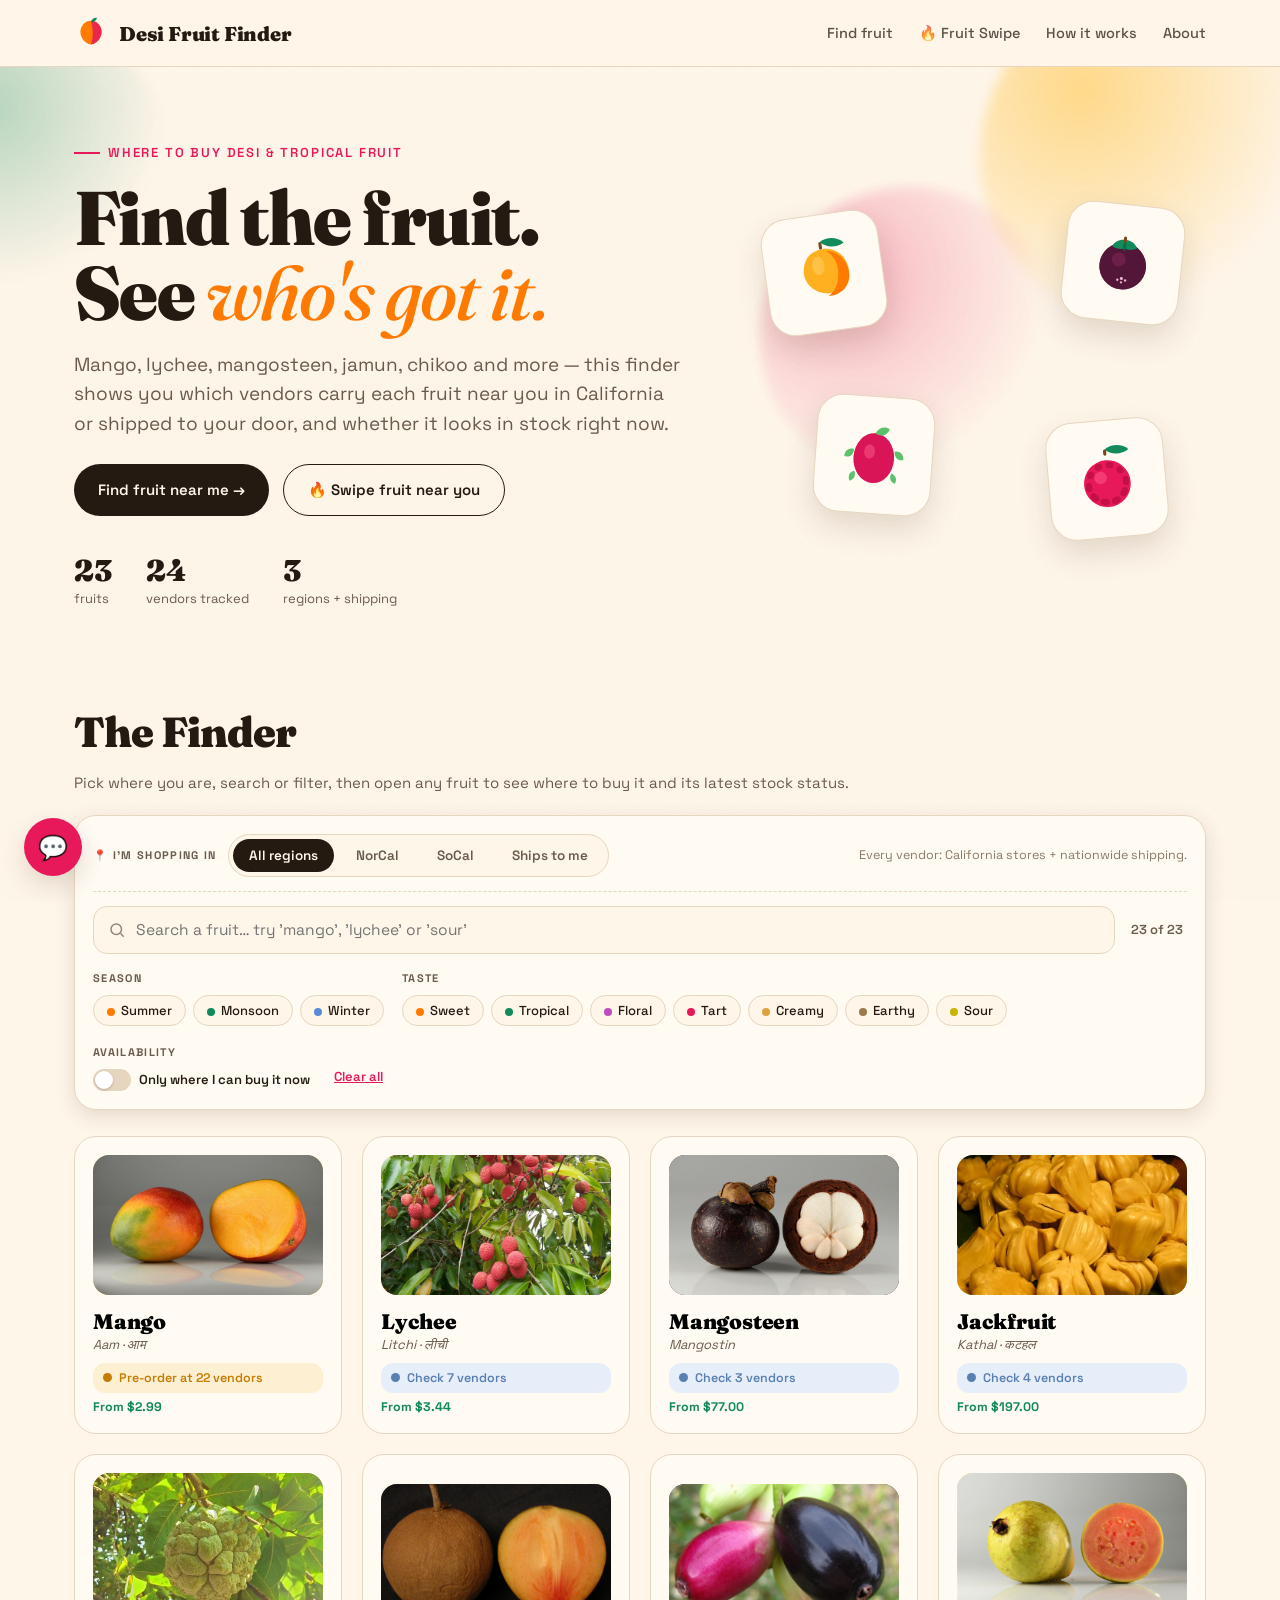
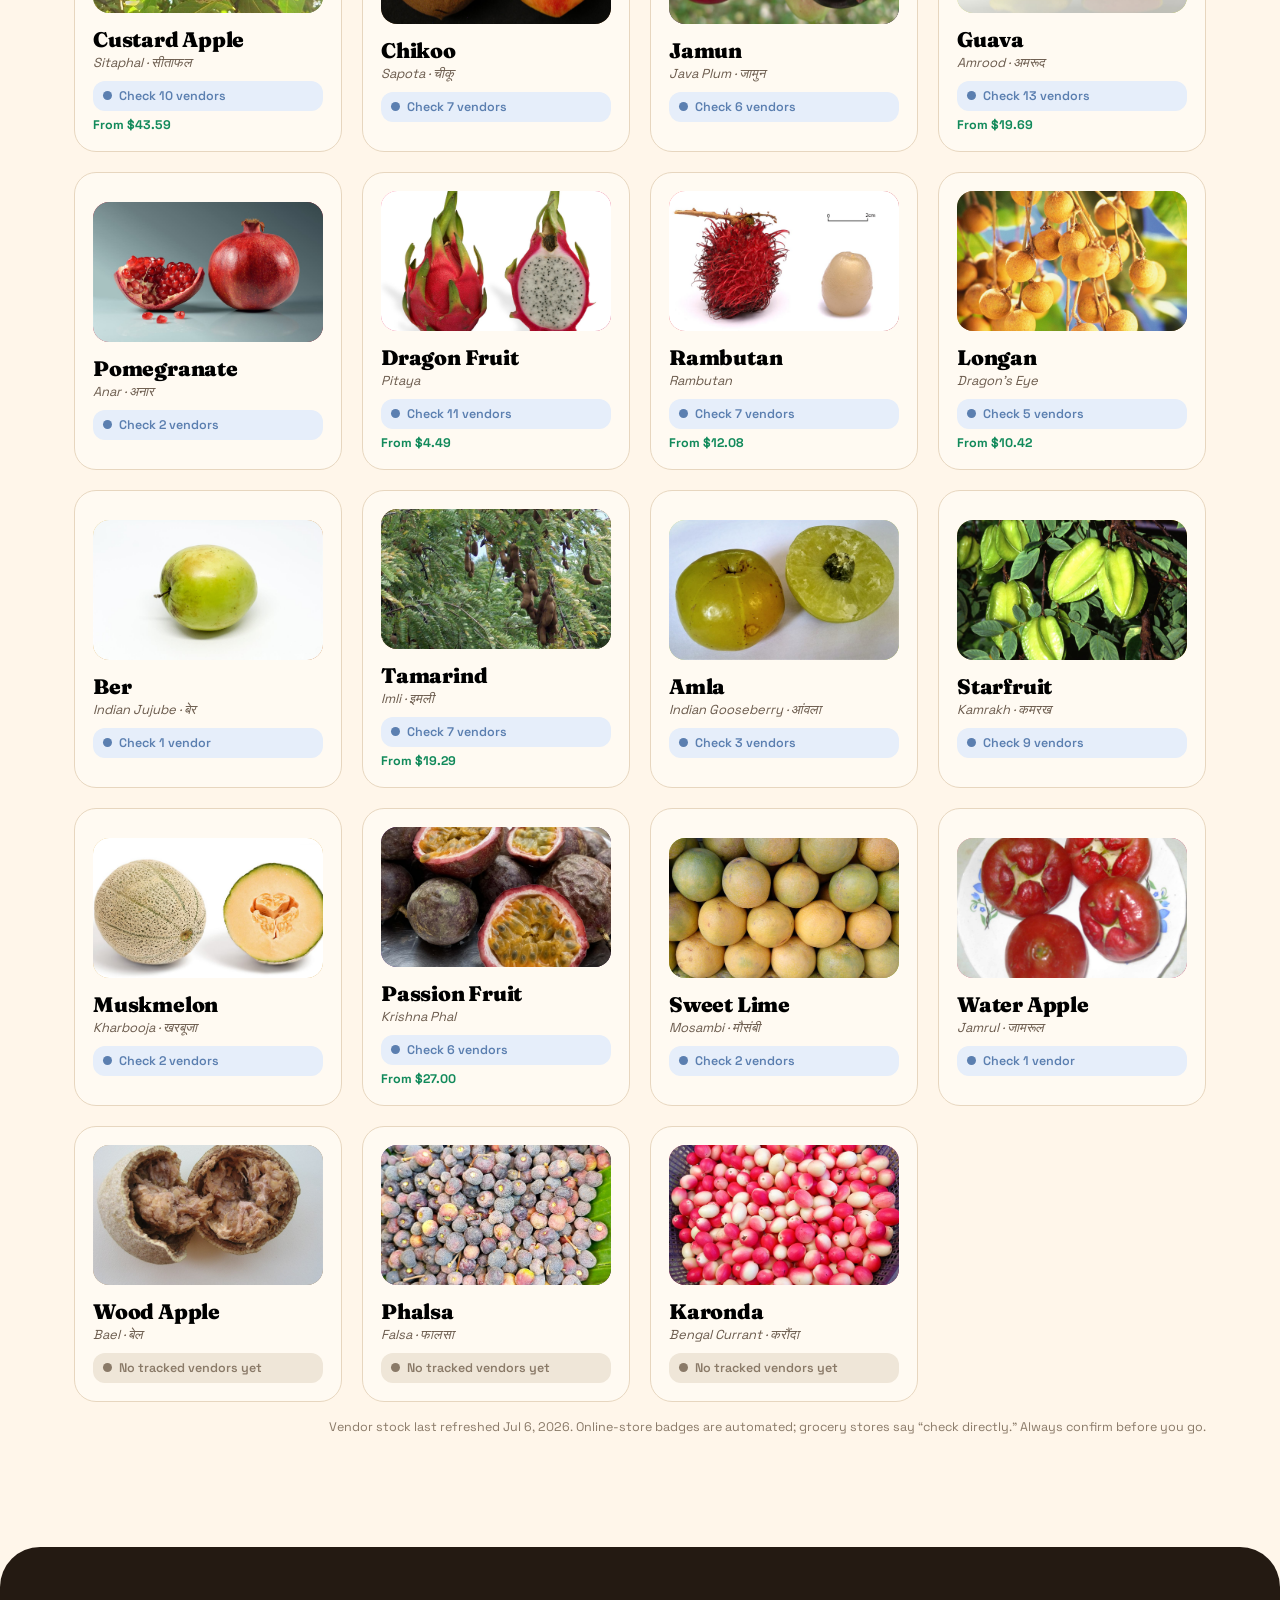
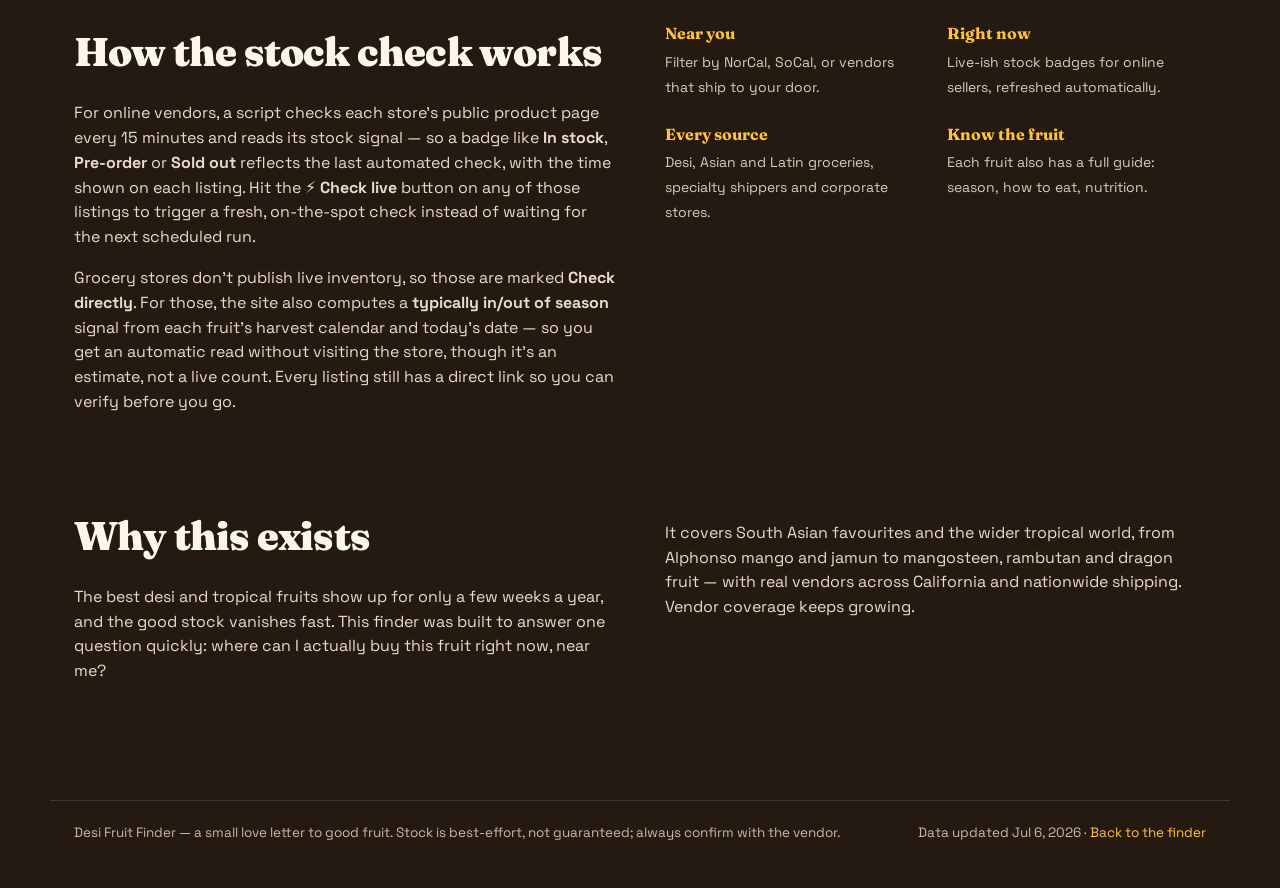
==== index.html @ 40830ee3 "Fix swipe card interaction, stop price from being erased, add contact chatbox - Fix swipe cards bein" ====
<!DOCTYPE html>
<html lang="en">
<head>
<meta charset="UTF-8" />
<meta name="viewport" content="width=device-width, initial-scale=1.0" />
<title>Desi Fruit Finder — Where to buy desi & tropical fruit near you</title>
<meta name="description" content="Find where to buy South Asian & tropical fruit — mango, lychee, mangosteen, jamun, chikoo and more — near you in California or shipped to your door, and see whether it's in stock right now." />
<link rel="preconnect" href="https://fonts.googleapis.com">
<link rel="preconnect" href="https://fonts.gstatic.com" crossorigin>
<link href="https://fonts.googleapis.com/css2?family=Fraunces:ital,opsz,wght@0,9..144,400;0,9..144,600;0,9..144,900;1,9..144,500&family=Space+Grotesk:wght@400;500;600;700&display=swap" rel="stylesheet">
<style>
  :root{
    --paper:#fff6ea; --paper-2:#ffefdc; --ink:#241a12; --ink-soft:#6b5b4d;
    --mango:#ff7a00; --guava:#e8195b; --leaf:#128a5b; --plum:#5b1a8c; --sun:#ffc23c;
    --line:#e7d6bf; --card:#fffaf2; --shadow:rgba(58,34,10,.14);
    --in:#0f8a4c; --in-bg:#e3f5ea; --pre:#c67c00; --pre-bg:#fdefd2; --out:#d23b3b; --out-bg:#fbe4e4;
    --neutral:#5b7fb0; --neutral-bg:#e6eefa; --muted:#8a7a68; --muted-bg:#efe6d8;
    --maxw:1180px;
  }
  *{box-sizing:border-box}
  html{scroll-behavior:smooth}
  body{margin:0;font-family:"Space Grotesk",system-ui,sans-serif;color:var(--ink);background:var(--paper);line-height:1.55;-webkit-font-smoothing:antialiased;overflow-x:hidden}
  body::before{content:"";position:fixed;inset:0;z-index:0;pointer-events:none;opacity:.5;background-image:url("data:image/svg+xml,%3Csvg xmlns='http://www.w3.org/2000/svg' width='120' height='120'%3E%3Cfilter id='n'%3E%3CfeTurbulence type='fractalNoise' baseFrequency='0.9' numOctaves='2' stitchTiles='stitch'/%3E%3CfeColorMatrix type='saturate' values='0'/%3E%3C/filter%3E%3Crect width='100%25' height='100%25' filter='url(%23n)' opacity='0.06'/%3E%3C/svg%3E")}
  .wrap{max-width:var(--maxw);margin:0 auto;padding:0 24px;position:relative;z-index:1}
  a{color:inherit}
  button{font-family:inherit;cursor:pointer}

  header.top{position:sticky;top:0;z-index:40;background:rgba(255,246,234,.82);backdrop-filter:blur(10px);border-bottom:1px solid var(--line)}
  .top-inner{display:flex;align-items:center;justify-content:space-between;height:66px}
  .brand{display:flex;align-items:center;gap:11px;font-family:"Fraunces",serif;font-weight:900;font-size:20px;letter-spacing:-.01em}
  .brand .mark{width:34px;height:34px;flex:none}
  .top nav{display:flex;gap:26px;font-weight:500;font-size:14.5px}
  .top nav a{text-decoration:none;opacity:.75;transition:opacity .2s}
  .top nav a:hover{opacity:1}
  @media(max-width:720px){.top nav{display:none}}

  .hero{position:relative;padding:70px 0 34px;overflow:hidden}
  .hero .blob{position:absolute;border-radius:50%;filter:blur(6px);z-index:0}
  .b1{width:340px;height:340px;background:radial-gradient(circle at 30% 30%,var(--sun),transparent 70%);top:-80px;right:-40px;opacity:.55}
  .b2{width:300px;height:300px;background:radial-gradient(circle at 30% 30%,var(--guava),transparent 68%);top:120px;right:220px;opacity:.28}
  .b3{width:260px;height:260px;background:radial-gradient(circle at 30% 30%,var(--leaf),transparent 70%);top:-40px;left:-90px;opacity:.3}
  .hero-grid{display:grid;grid-template-columns:1.25fr .9fr;gap:30px;align-items:center;position:relative;z-index:1}
  @media(max-width:860px){.hero-grid{grid-template-columns:1fr}}
  .eyebrow{display:inline-flex;align-items:center;gap:8px;font-weight:600;font-size:13px;letter-spacing:.14em;text-transform:uppercase;color:var(--guava);margin-bottom:18px}
  .eyebrow::before{content:"";width:26px;height:2px;background:var(--guava);display:inline-block}
  h1.display{font-family:"Fraunces",serif;font-weight:900;font-size:clamp(40px,6.4vw,76px);line-height:.98;letter-spacing:-.02em;margin:0 0 20px}
  h1.display em{font-style:italic;font-weight:500;color:var(--mango)}
  .lead{font-size:clamp(16px,2vw,19px);color:var(--ink-soft);max-width:32em;margin:0 0 26px}
  .hero-cta{display:flex;gap:14px;flex-wrap:wrap}
  .btn{border:none;border-radius:100px;padding:14px 24px;font-weight:600;font-size:15px;text-decoration:none;display:inline-flex;align-items:center;gap:9px;transition:transform .15s,box-shadow .2s}
  .btn-primary{background:var(--ink);color:var(--paper)}
  .btn-primary:hover{transform:translateY(-2px);box-shadow:0 10px 24px var(--shadow)}
  .btn-ghost{background:transparent;color:var(--ink);border:1.5px solid var(--ink)}
  .btn-ghost:hover{background:var(--ink);color:var(--paper)}
  .hero-art{position:relative;height:340px}
  .hero-art .fchip{position:absolute;width:118px;height:118px;background:var(--card);border:1px solid var(--line);border-radius:26px;box-shadow:0 14px 30px var(--shadow);display:flex;align-items:center;justify-content:center;animation:float 6s ease-in-out infinite}
  .hero-art .fchip svg{width:78px;height:78px}
  .hero-art .h-a{top:10px;left:20px;transform:rotate(-8deg)}
  .hero-art .h-b{top:0;right:24px;animation-delay:1.2s;transform:rotate(6deg)}
  .hero-art .h-c{bottom:30px;left:70px;animation-delay:.6s;transform:rotate(4deg);z-index:2}
  .hero-art .h-d{bottom:6px;right:40px;animation-delay:1.8s;transform:rotate(-5deg)}
  @keyframes float{0%,100%{translate:0 0}50%{translate:0 -12px}}
  @media(max-width:860px){.hero-art{display:none}}
  .stat-strip{display:flex;gap:34px;margin-top:40px;flex-wrap:wrap;position:relative;z-index:1}
  .stat b{font-family:"Fraunces",serif;font-size:30px;font-weight:900;display:block;line-height:1}
  .stat span{font-size:13px;color:var(--ink-soft)}

  .finder{padding:22px 0 90px}
  .section-head{margin:34px 0 20px}
  .section-head h2{font-family:"Fraunces",serif;font-weight:900;font-size:clamp(28px,4vw,42px);margin:0;letter-spacing:-.02em}
  .section-head p{margin:6px 0 0;color:var(--ink-soft);font-size:15px}

  .controls{background:var(--card);border:1px solid var(--line);border-radius:22px;padding:18px;box-shadow:0 6px 20px var(--shadow);position:sticky;top:82px;z-index:20}
  .region-row{display:flex;align-items:center;gap:12px;flex-wrap:wrap;margin-bottom:14px;padding-bottom:14px;border-bottom:1px dashed var(--line)}
  .region-label{font-size:11px;font-weight:700;letter-spacing:.12em;text-transform:uppercase;color:var(--ink-soft);display:flex;align-items:center;gap:6px}
  .region-toggle{display:flex;gap:6px;background:var(--paper);border:1px solid var(--line);border-radius:100px;padding:4px}
  .region-toggle button{border:none;background:transparent;border-radius:100px;padding:8px 16px;font-size:13.5px;font-weight:600;color:var(--ink-soft);transition:all .15s;white-space:nowrap}
  .region-toggle button.on{background:var(--ink);color:var(--paper)}
  .region-note{font-size:12.5px;color:var(--muted);margin-left:auto}
  .search-row{display:flex;gap:12px;align-items:center}
  .search-box{flex:1;display:flex;align-items:center;gap:10px;background:var(--paper);border:1.5px solid var(--line);border-radius:14px;padding:0 14px}
  .search-box:focus-within{border-color:var(--mango)}
  .search-box svg{width:18px;height:18px;opacity:.5;flex:none}
  .search-box input{flex:1;border:none;background:transparent;padding:13px 0;font-size:15.5px;font-family:inherit;color:var(--ink);outline:none}
  .count-pill{font-size:13px;font-weight:600;color:var(--ink-soft);white-space:nowrap;padding:0 4px}
  .filter-groups{display:flex;flex-wrap:wrap;gap:18px;margin-top:16px;align-items:flex-end}
  .fg{display:flex;flex-direction:column;gap:8px}
  .fg .lab{font-size:11px;font-weight:700;letter-spacing:.12em;text-transform:uppercase;color:var(--ink-soft)}
  .chips{display:flex;flex-wrap:wrap;gap:7px}
  .chip{border:1.5px solid var(--line);background:var(--paper);border-radius:100px;padding:6px 13px;font-size:13px;font-weight:500;color:var(--ink);transition:all .15s}
  .chip:hover{border-color:var(--ink)}
  .chip.on{background:var(--ink);color:var(--paper);border-color:var(--ink)}
  .chip .dot{display:inline-block;width:8px;height:8px;border-radius:50%;margin-right:6px;vertical-align:middle}
  .toggle-avail{display:flex;align-items:center;gap:8px;font-size:13px;font-weight:600;color:var(--ink);cursor:pointer;user-select:none}
  .toggle-avail input{display:none}
  .toggle-avail .sw{width:38px;height:22px;border-radius:100px;background:var(--line);position:relative;transition:background .2s}
  .toggle-avail .sw::after{content:"";position:absolute;top:2px;left:2px;width:18px;height:18px;border-radius:50%;background:#fff;transition:transform .2s;box-shadow:0 1px 3px rgba(0,0,0,.2)}
  .toggle-avail input:checked + .sw{background:var(--leaf)}
  .toggle-avail input:checked + .sw::after{transform:translateX(16px)}
  .reset{background:transparent;border:none;color:var(--guava);font-weight:600;font-size:13px;text-decoration:underline;padding:6px}

  .grid{display:grid;grid-template-columns:repeat(auto-fill,minmax(230px,1fr));gap:20px;margin-top:26px}
  .card{background:var(--card);border:1px solid var(--line);border-radius:22px;padding:18px;cursor:pointer;position:relative;overflow:hidden;transition:transform .18s,box-shadow .2s,border-color .2s;text-align:left}
  .card:hover{transform:translateY(-5px);box-shadow:0 18px 34px var(--shadow);border-color:transparent}
  .card .art{height:140px;border-radius:16px;display:flex;align-items:center;justify-content:center;margin-bottom:13px;position:relative;overflow:hidden}
  .card .art svg{width:112px;height:112px;position:relative;z-index:1;transition:transform .25s}
  .card:hover .art svg{transform:scale(1.07) rotate(-3deg)}
  .card .art img{position:absolute;inset:0;width:100%;height:100%;object-fit:cover;transition:transform .3s;z-index:2}
  .card:hover .art img{transform:scale(1.06)}
  .card .art .art-fallback{position:relative;z-index:1}
  .card .season-tag{position:absolute;top:10px;right:10px;z-index:2;font-size:10.5px;font-weight:700;letter-spacing:.06em;text-transform:uppercase;background:rgba(255,255,255,.85);padding:4px 9px;border-radius:100px;color:var(--ink)}
  .card h3{font-family:"Fraunces",serif;font-weight:900;font-size:21px;margin:0 0 2px;letter-spacing:-.01em}
  .card .local{font-size:13px;color:var(--ink-soft);font-style:italic;margin-bottom:10px}
  .avail{display:flex;align-items:center;gap:7px;font-size:12.5px;font-weight:600;padding:7px 10px;border-radius:12px;margin-top:2px}
  .avail .adot{width:9px;height:9px;border-radius:50%;flex:none}
  .avail.in{background:var(--in-bg);color:var(--in)} .avail.in .adot{background:var(--in)}
  .avail.pre{background:var(--pre-bg);color:var(--pre)} .avail.pre .adot{background:var(--pre)}
  .avail.out{background:var(--out-bg);color:var(--out)} .avail.out .adot{background:var(--out)}
  .avail.check{background:var(--neutral-bg);color:var(--neutral)} .avail.check .adot{background:var(--neutral)}
  .avail.none{background:var(--muted-bg);color:var(--muted)} .avail.none .adot{background:var(--muted)}
  .card-price{font-size:12.5px;font-weight:700;color:var(--leaf);margin-top:6px}
  .no-results{grid-column:1/-1;text-align:center;padding:60px 20px;color:var(--ink-soft)}
  .no-results b{font-family:"Fraunces",serif;font-size:22px;color:var(--ink);display:block;margin-bottom:6px}
  .data-note{font-size:12.5px;color:var(--muted);margin-top:16px;text-align:right}

  .modal-scrim{position:fixed;inset:0;z-index:60;background:rgba(36,26,18,.5);backdrop-filter:blur(4px);display:none;align-items:flex-start;justify-content:center;padding:40px 20px;overflow-y:auto}
  .modal-scrim.open{display:flex}
  .modal{background:var(--paper);border-radius:26px;max-width:780px;width:100%;box-shadow:0 30px 80px rgba(36,26,18,.4);position:relative;animation:pop .3s cubic-bezier(.2,.8,.2,1);overflow:hidden}
  @keyframes pop{from{opacity:0;transform:translateY(18px) scale(.98)}to{opacity:1;transform:none}}
  .modal .m-hero{padding:38px 40px 26px;display:flex;gap:26px;align-items:center;position:relative}
  .modal .m-art{width:140px;height:140px;flex:none;border-radius:22px;display:flex;align-items:center;justify-content:center;position:relative;overflow:hidden}
  .modal .m-art svg{width:110px;height:110px}
  .modal .m-art img{position:absolute;inset:0;width:100%;height:100%;object-fit:cover;z-index:2}
  .modal .m-art .art-fallback{position:relative;z-index:1}
  .modal .m-title h2{font-family:"Fraunces",serif;font-weight:900;font-size:clamp(30px,5vw,42px);margin:0;line-height:1;letter-spacing:-.02em}
  .modal .m-title .m-local{font-style:italic;color:var(--ink-soft);font-size:16px;margin:6px 0 12px}
  .modal .m-title .tastes{display:flex;flex-wrap:wrap;gap:6px}
  .taste-tag{font-size:11px;font-weight:600;padding:3px 9px;border-radius:100px;background:var(--paper-2);color:var(--ink-soft)}
  .close-x{position:absolute;top:18px;right:18px;width:40px;height:40px;border-radius:50%;border:none;background:rgba(36,26,18,.08);font-size:20px;display:flex;align-items:center;justify-content:center;color:var(--ink);z-index:3}
  .close-x:hover{background:rgba(36,26,18,.16)}
  .m-body{padding:6px 40px 40px}
  .buy-head{display:flex;align-items:baseline;justify-content:space-between;gap:10px;margin:6px 0 14px;flex-wrap:wrap}
  .buy-head h4{font-family:"Fraunces",serif;font-weight:900;font-size:20px;margin:0}
  .buy-head .ctx{font-size:12.5px;color:var(--muted)}
  .vendor-list{display:flex;flex-direction:column;gap:12px}
  .vendor{border:1px solid var(--line);border-radius:16px;padding:15px 16px;background:var(--card)}
  .vendor-top{display:flex;align-items:center;justify-content:space-between;gap:12px}
  .vendor-name{font-weight:700;font-size:15.5px}
  .vendor-loc{font-size:13px;color:var(--ink-soft);margin:5px 0 0}
  .vendor-note{font-size:12.5px;color:var(--muted);margin:6px 0 0}
  .vendor-foot{display:flex;align-items:center;justify-content:space-between;gap:12px;margin-top:11px;flex-wrap:wrap}
  .checked{font-size:11.5px;color:var(--muted)}
  .status-badge{font-size:11.5px;font-weight:700;padding:5px 11px;border-radius:100px;white-space:nowrap;display:inline-flex;align-items:center;gap:6px}
  .status-badge .sd{width:8px;height:8px;border-radius:50%}
  .sb-in{background:var(--in-bg);color:var(--in)} .sb-in .sd{background:var(--in)}
  .sb-pre{background:var(--pre-bg);color:var(--pre)} .sb-pre .sd{background:var(--pre)}
  .sb-out{background:var(--out-bg);color:var(--out)} .sb-out .sd{background:var(--out)}
  .sb-check{background:var(--neutral-bg);color:var(--neutral)} .sb-check .sd{background:var(--neutral)}
  .sb-ended{background:var(--muted-bg);color:var(--muted)} .sb-ended .sd{background:var(--muted)}
  .visit{font-size:13px;font-weight:700;color:var(--ink);text-decoration:none;border:1.5px solid var(--ink);border-radius:100px;padding:7px 14px;transition:all .15s;white-space:nowrap}
  .visit:hover{background:var(--ink);color:var(--paper)}
  .vendor-contact{font-size:12.5px;color:var(--ink-soft);margin-top:6px}
  .vendor-varieties{margin-top:8px;font-size:12.5px}
  .vv-label{color:var(--muted);margin-right:6px}
  .vv-tag{display:inline-block;background:var(--paper-2);border-radius:100px;padding:3px 10px;font-size:12px;font-weight:600;margin:2px 3px 2px 0}
  .vendor-price{margin-top:8px;font-size:13.5px;font-weight:700;color:var(--leaf)}
  .season-signal{font-size:11.5px;font-weight:600;margin-top:8px;padding:5px 10px;border-radius:10px;display:inline-flex;align-items:center;gap:6px}
  .season-signal.yes{background:var(--in-bg);color:var(--in)}
  .season-signal.no{background:var(--muted-bg);color:var(--muted)}
  .check-live-btn{font-size:12px;font-weight:700;color:var(--leaf);background:var(--in-bg);border:none;border-radius:100px;padding:6px 13px;transition:opacity .15s}
  .check-live-btn:hover{opacity:.8}
  .check-live-btn:disabled{opacity:.6;cursor:default}
  .check-live-msg{font-size:12px;color:var(--muted);margin-top:6px}
  .request-btn{font-size:12px;font-weight:700;color:var(--plum);background:#f1e6fa;border:none;border-radius:100px;padding:6px 13px;transition:opacity .15s}
  .request-btn:hover{opacity:.8}
  .request-form{margin-top:12px;padding:14px;border:1px dashed var(--line);border-radius:14px;background:var(--paper)}
  .request-form p.hint{margin:0 0 10px;font-size:12.5px;color:var(--ink-soft)}
  .request-form .rf-row{display:flex;gap:8px;margin-bottom:8px;flex-wrap:wrap}
  .request-form input,.request-form textarea{flex:1;min-width:140px;border:1.5px solid var(--line);border-radius:10px;padding:8px 10px;font-family:inherit;font-size:13px;color:var(--ink);background:var(--card)}
  .request-form textarea{width:100%;min-height:50px;resize:vertical}
  .request-form .rf-actions{display:flex;gap:8px;align-items:center;flex-wrap:wrap;margin-top:4px}
  .request-copy-btn{background:var(--ink);color:var(--paper);border:none;border-radius:100px;padding:8px 16px;font-size:13px;font-weight:600}
  .request-copy-btn:hover{opacity:.88}
  .request-result{font-size:12.5px;color:var(--ink-soft);margin-top:8px;display:none}
  .request-result.show{display:block}
  .request-result textarea{width:100%;min-height:110px;margin-top:6px;border:1.5px solid var(--line);border-radius:10px;padding:10px;font-size:12.5px;font-family:inherit;background:var(--card);color:var(--ink)}
  .request-copied-note{color:var(--in);font-weight:700}
  .no-vendors{border:1px dashed var(--line);border-radius:16px;padding:18px;text-align:center;color:var(--ink-soft);font-size:14px;background:var(--paper)}
  .no-vendors b{color:var(--ink)}
  .m-divider{height:1px;background:var(--line);margin:26px 0 22px;border:none}
  .m-facts{display:grid;grid-template-columns:repeat(3,1fr);gap:12px;margin-bottom:22px}
  .fact{background:var(--card);border:1px solid var(--line);border-radius:14px;padding:12px}
  .fact .k{font-size:10.5px;font-weight:700;letter-spacing:.1em;text-transform:uppercase;color:var(--ink-soft);margin-bottom:4px}
  .fact .v{font-weight:600;font-size:13.5px}
  .m-section{margin-bottom:20px}
  .m-section h4{font-family:"Fraunces",serif;font-weight:900;font-size:16px;margin:0 0 6px;display:flex;align-items:center;gap:9px}
  .m-section h4 .ic{width:22px;height:22px;border-radius:7px;display:inline-flex;align-items:center;justify-content:center;font-size:13px;flex:none}
  .m-section p{margin:0;color:var(--ink-soft);font-size:14.5px}
  .nutri{display:flex;flex-wrap:wrap;gap:8px}
  .nutri span{background:var(--paper-2);border-radius:100px;padding:5px 12px;font-size:12.5px;font-weight:600}
  .variety-list{display:grid;grid-template-columns:repeat(auto-fill,minmax(200px,1fr));gap:10px}
  .variety{background:var(--card);border:1px solid var(--line);border-radius:12px;padding:10px 12px}
  .variety-name{display:block;font-weight:700;font-size:13.5px;margin-bottom:3px}
  .variety-desc{display:block;font-size:12.5px;color:var(--ink-soft);line-height:1.4}
  .enc-toggle{background:transparent;border:1.5px solid var(--line);border-radius:100px;padding:9px 16px;font-size:13.5px;font-weight:600;color:var(--ink-soft);margin-top:4px}
  .enc-toggle:hover{border-color:var(--ink);color:var(--ink)}
  .enc[hidden]{display:none}
  @media(max-width:560px){
    .modal .m-hero{flex-direction:column;text-align:center;padding:32px 22px 18px}
    .m-body{padding-left:22px;padding-right:22px}
    .m-facts{grid-template-columns:1fr}
    .region-note{margin-left:0;width:100%}
    .region-row{flex-direction:column;align-items:stretch;gap:8px}
    .region-toggle{width:100%;flex-wrap:wrap}
    .region-toggle button{flex:1 1 calc(50% - 6px);padding:8px 10px;font-size:12.5px;text-align:center}
  }

  .about{background:var(--ink);color:var(--paper);padding:74px 0;margin-top:20px;border-radius:40px 40px 0 0;position:relative;z-index:1}
  .about h2{font-family:"Fraunces",serif;font-weight:900;font-size:clamp(28px,4vw,40px);margin:0 0 18px;letter-spacing:-.02em}
  .about-grid{display:grid;grid-template-columns:1fr 1fr;gap:50px;align-items:start}
  @media(max-width:760px){.about-grid{grid-template-columns:1fr;gap:28px}}
  .about p{color:#e8dccb;font-size:16px;max-width:34em}
  .about .mini{display:grid;grid-template-columns:1fr 1fr;gap:22px}
  .about .mini .m b{font-family:"Fraunces",serif;font-size:16px;display:block;margin-bottom:4px;color:var(--sun)}
  .about .mini .m span{font-size:14px;color:#d8ccbb}

  footer{background:var(--ink);color:#cbb9a4;padding:26px 0 44px;font-size:13.5px;position:relative;z-index:1}
  .foot-inner{display:flex;justify-content:space-between;gap:16px;flex-wrap:wrap;align-items:center;border-top:1px solid rgba(255,255,255,.12);padding-top:22px}
  footer a{color:var(--sun);text-decoration:none}
  .to-top{position:fixed;bottom:24px;right:24px;width:48px;height:48px;border-radius:50%;background:var(--ink);color:var(--paper);border:none;font-size:20px;box-shadow:0 8px 20px var(--shadow);z-index:30;opacity:0;pointer-events:none;transition:opacity .3s}
  .to-top.show{opacity:1;pointer-events:auto}

  .chat-bubble{position:fixed;bottom:24px;left:24px;width:58px;height:58px;border-radius:50%;background:var(--guava);color:#fff;border:none;font-size:24px;box-shadow:0 10px 24px var(--shadow);z-index:80;display:flex;align-items:center;justify-content:center;transition:transform .15s}
  .chat-bubble:hover{transform:scale(1.06)}
  .chat-panel{position:fixed;bottom:94px;left:24px;width:320px;max-width:calc(100vw - 48px);max-height:min(480px,70vh);background:var(--card);border-radius:20px;box-shadow:0 20px 50px rgba(36,26,18,.35);z-index:81;display:none;flex-direction:column;overflow:hidden;border:1px solid var(--line)}
  .chat-panel.open{display:flex}
  .chat-head{background:var(--ink);color:var(--paper);padding:16px 18px;display:flex;align-items:center;justify-content:space-between}
  .chat-head b{font-family:"Fraunces",serif;font-size:16px}
  .chat-head span{font-size:12px;color:#d8ccbb;display:block;margin-top:2px}
  .chat-close{background:transparent;border:none;color:var(--paper);font-size:18px;opacity:.8}
  .chat-close:hover{opacity:1}
  .chat-body{padding:16px 18px;overflow-y:auto;flex:1}
  .chat-body p.chat-intro{font-size:13px;color:var(--ink-soft);margin:0 0 14px}
  .chat-field{margin-bottom:10px}
  .chat-field input,.chat-field textarea{width:100%;border:1.5px solid var(--line);border-radius:10px;padding:9px 11px;font-family:inherit;font-size:13.5px;color:var(--ink);background:var(--paper)}
  .chat-field textarea{min-height:80px;resize:vertical}
  .chat-send{width:100%;background:var(--guava);color:#fff;border:none;border-radius:100px;padding:10px 16px;font-size:14px;font-weight:700;margin-top:4px}
  .chat-send:hover{opacity:.9}
  .chat-send:disabled{opacity:.6}
  .chat-status{font-size:12.5px;margin-top:10px;text-align:center}
  .chat-status.ok{color:var(--in)}
  .chat-status.err{color:var(--out)}
  @media(max-width:480px){.chat-panel{left:12px;bottom:82px}.chat-bubble{left:14px;bottom:14px}}

  .swipe-scrim{position:fixed;inset:0;z-index:70;background:linear-gradient(160deg,#2a1a10,#120a06);display:none;flex-direction:column;align-items:center;padding:20px}
  .swipe-scrim.open{display:flex}
  .swipe-close{position:absolute;top:18px;right:20px;width:42px;height:42px;border-radius:50%;border:none;background:rgba(255,255,255,.12);color:#fff;font-size:18px;z-index:5}
  .swipe-close:hover{background:rgba(255,255,255,.22)}
  .swipe-header{display:flex;align-items:center;justify-content:space-between;width:100%;max-width:380px;color:#fff;padding:10px 4px 16px;flex:none}
  .swipe-title{font-family:"Fraunces",serif;font-weight:900;font-size:20px}
  .swipe-tally{font-size:13px;background:rgba(255,255,255,.14);padding:5px 12px;border-radius:100px;font-weight:600}
  .swipe-stack{position:relative;width:100%;max-width:380px;aspect-ratio:3/4.3;max-height:min(70vh,600px);flex:0 0 auto;margin:0 auto}
  .swipe-card{position:absolute;inset:0;background:var(--card);border-radius:26px;overflow:hidden;box-shadow:0 20px 50px rgba(0,0,0,.4);display:flex;flex-direction:column;touch-action:none;user-select:none;cursor:grab}
  .swipe-card:active{cursor:grabbing}
  .swipe-card .sc-photo{position:relative;flex:1;min-height:0;overflow:hidden}
  .swipe-card .sc-photo img{width:100%;height:100%;object-fit:cover;display:block}
  .swipe-card .sc-stamp{position:absolute;top:26px;font-family:"Fraunces",serif;font-weight:900;font-size:34px;padding:6px 16px;border:5px solid;border-radius:14px;text-transform:uppercase;letter-spacing:.04em;opacity:0;transform:rotate(-18deg)}
  .swipe-card .sc-stamp.like{right:20px;color:#2ecc71;border-color:#2ecc71}
  .swipe-card .sc-stamp.pass{left:20px;color:#e74c3c;border-color:#e74c3c;transform:rotate(18deg)}
  .swipe-card .sc-body{padding:16px 20px 20px;background:linear-gradient(0deg,rgba(0,0,0,.78),rgba(0,0,0,.55) 60%,transparent);color:#fff;position:absolute;left:0;right:0;bottom:0}
  .swipe-card .sc-toprow{display:flex;align-items:baseline;gap:10px;flex-wrap:wrap}
  .swipe-card .sc-name{font-family:"Fraunces",serif;font-weight:900;font-size:26px}
  .swipe-card .sc-price{font-family:"Fraunces",serif;font-weight:900;font-size:26px;color:#ffd166;white-space:nowrap}
  .swipe-card .sc-local{font-size:13px;font-style:italic;opacity:.8;margin-top:1px}
  .swipe-card .sc-vendor{font-size:14px;font-weight:600;opacity:.92;margin-top:6px}
  .swipe-card .sc-loc{font-size:12.5px;opacity:.8;margin-top:2px}
  .swipe-card .sc-tastes{display:flex;gap:6px;flex-wrap:wrap;margin-top:8px}
  .swipe-card .sc-tastes span{background:rgba(255,255,255,.18);padding:3px 10px;border-radius:100px;font-size:11.5px;font-weight:600}
  .swipe-card .sc-tagline{font-size:12.5px;opacity:.85;margin-top:8px;font-style:italic}
  .swipe-actions{display:flex;gap:26px;align-items:center;justify-content:center;padding:20px 0 8px;flex:none}
  .swipe-action-btn{width:64px;height:64px;border-radius:50%;border:none;font-size:26px;box-shadow:0 10px 24px rgba(0,0,0,.35);transition:transform .15s}
  .swipe-action-btn:hover{transform:scale(1.08)}
  .swipe-action-btn.pass{background:#fff;color:#e74c3c}
  .swipe-action-btn.like{background:#fff;color:#e74c3c}
  .swipe-hint{color:rgba(255,255,255,.6);font-size:12.5px;text-align:center;margin:0 0 6px;flex:none}
  @media(max-height:700px){.swipe-header{padding-top:4px}.swipe-actions{padding:12px 0 4px}.swipe-action-btn{width:54px;height:54px;font-size:22px}}
</style>
</head>
<body>

<header class="top">
  <div class="wrap top-inner">
    <a class="brand" href="#" style="text-decoration:none">
      <svg class="mark" viewBox="0 0 100 100" aria-hidden="true">
        <path d="M50 14c14 0 26 10 30 24 5 18-6 40-30 46C26 78 15 56 20 38 24 24 36 14 50 14Z" fill="#ff7a00"/>
        <path d="M50 14c14 0 26 10 30 24 5 18-6 40-30 46 8-22 6-48 0-70Z" fill="#e8195b" opacity=".85"/>
        <path d="M50 16c2-8 10-12 18-11-2 8-9 13-18 15Z" fill="#128a5b"/>
      </svg>
      Desi Fruit Finder
    </a>
    <nav>
      <a href="#finder">Find fruit</a>
      <a href="#" id="navSwipe">🔥 Fruit Swipe</a>
      <a href="#how">How it works</a>
      <a href="#about">About</a>
    </nav>
  </div>
</header>

<section class="hero">
  <div class="blob b1"></div><div class="blob b2"></div><div class="blob b3"></div>
  <div class="wrap hero-grid">
    <div>
      <span class="eyebrow">Where to buy desi &amp; tropical fruit</span>
      <h1 class="display">Find the fruit.<br>See <em>who's got it.</em></h1>
      <p class="lead">Mango, lychee, mangosteen, jamun, chikoo and more — this finder shows you which vendors carry each fruit near you in California or shipped to your door, and whether it looks in stock right now.</p>
      <div class="hero-cta">
        <a class="btn btn-primary" href="#finder">Find fruit near me →</a>
        <button class="btn btn-ghost" id="heroSwipeBtn">🔥 Swipe fruit near you</button>
      </div>
      <div class="stat-strip">
        <div class="stat"><b id="statFruit">23</b><span>fruits</span></div>
        <div class="stat"><b id="statVendor">24</b><span>vendors tracked</span></div>
        <div class="stat"><b>3</b><span>regions + shipping</span></div>
      </div>
    </div>
    <div class="hero-art" id="heroArt"></div>
  </div>
</section>

<section class="finder" id="finder">
  <div class="wrap">
    <div class="section-head">
      <h2>The Finder</h2>
      <p>Pick where you are, search or filter, then open any fruit to see where to buy it and its latest stock status.</p>
    </div>

    <div class="controls">
      <div class="region-row">
        <span class="region-label">📍 I'm shopping in</span>
        <div class="region-toggle" id="regionToggle">
          <button data-region="all" class="on">All regions</button>
          <button data-region="norcal">NorCal</button>
          <button data-region="socal">SoCal</button>
          <button data-region="ships">Ships to me</button>
        </div>
        <span class="region-note" id="regionNote"></span>
      </div>
      <div class="search-row">
        <div class="search-box">
          <svg viewBox="0 0 24 24" fill="none" stroke="currentColor" stroke-width="2"><circle cx="11" cy="11" r="7"/><path d="m21 21-4.3-4.3"/></svg>
          <input id="search" type="text" placeholder="Search a fruit… try 'mango', 'lychee' or 'sour'" autocomplete="off" />
        </div>
        <span class="count-pill" id="countPill"></span>
      </div>
      <div class="filter-groups" id="filterGroups"></div>
    </div>

    <div class="grid" id="grid"></div>
    <div class="data-note" id="dataNote"></div>
  </div>
</section>

<section class="about" id="how">
  <div class="wrap about-grid">
    <div>
      <h2>How the stock check works</h2>
      <p>For online vendors, a script checks each store's public product page every 15 minutes and reads its stock signal — so a badge like <b>In stock</b>, <b>Pre-order</b> or <b>Sold out</b> reflects the last automated check, with the time shown on each listing. Hit the <b>⚡ Check live</b> button on any of those listings to trigger a fresh, on-the-spot check instead of waiting for the next scheduled run.</p>
      <p>Grocery stores don't publish live inventory, so those are marked <b>Check directly</b>. For those, the site also computes a <b>typically in/out of season</b> signal from each fruit's harvest calendar and today's date — so you get an automatic read without visiting the store, though it's an estimate, not a live count. Every listing still has a direct link so you can verify before you go.</p>
    </div>
    <div class="mini">
      <div class="m"><b>Near you</b><span>Filter by NorCal, SoCal, or vendors that ship to your door.</span></div>
      <div class="m"><b>Right now</b><span>Live-ish stock badges for online sellers, refreshed automatically.</span></div>
      <div class="m"><b>Every source</b><span>Desi, Asian and Latin groceries, specialty shippers and corporate stores.</span></div>
      <div class="m"><b>Know the fruit</b><span>Each fruit also has a full guide: season, how to eat, nutrition.</span></div>
    </div>
  </div>
</section>

<section class="about" id="about" style="border-radius:0;margin-top:0;padding-top:0">
  <div class="wrap about-grid">
    <div>
      <h2>Why this exists</h2>
      <p>The best desi and tropical fruits show up for only a few weeks a year, and the good stock vanishes fast. This finder was built to answer one question quickly: where can I actually buy this fruit right now, near me?</p>
    </div>
    <div>
      <p style="color:#e8dccb;font-size:16px">It covers South Asian favourites and the wider tropical world, from Alphonso mango and jamun to mangosteen, rambutan and dragon fruit — with real vendors across California and nationwide shipping. Vendor coverage keeps growing.</p>
    </div>
  </div>
</section>

<footer>
  <div class="wrap foot-inner">
    <div>Desi Fruit Finder — a small love letter to good fruit. Stock is best-effort, not guaranteed; always confirm with the vendor.</div>
    <div>Data updated <span id="footUpdated">recently</span> · <a href="#finder">Back to the finder</a></div>
  </div>
</footer>

<div class="modal-scrim" id="scrim" role="dialog" aria-modal="true">
  <div class="modal" id="modal"></div>
</div>

<div class="swipe-scrim" id="swipeScrim" role="dialog" aria-modal="true">
  <button class="swipe-close" id="swipeClose" aria-label="Close">✕</button>
  <div class="swipe-header">
    <span class="swipe-title">🔥 Fruit Swipe</span>
    <span class="swipe-tally"><span id="swipeLikedCount">0</span> liked</span>
  </div>
  <div class="swipe-stack" id="swipeStack"></div>
  <div class="swipe-actions">
    <button class="swipe-action-btn pass" id="swipePassBtn" aria-label="Pass">✕</button>
    <button class="swipe-action-btn like" id="swipeLikeBtn" aria-label="Like">❤️</button>
  </div>
  <p class="swipe-hint">Drag a card, or use the buttons — it loops forever.</p>
</div>

<button class="to-top" id="toTop" aria-label="Back to top">↑</button>

<button class="chat-bubble" id="chatBubble" aria-label="Contact us">💬</button>
<div class="chat-panel" id="chatPanel">
  <div class="chat-head">
    <div><b>Message us</b><span>We'll reply by email</span></div>
    <button class="chat-close" id="chatClose" aria-label="Close">✕</button>
  </div>
  <div class="chat-body">
    <p class="chat-intro">Questions, a vendor tip, or something wrong on the site? Send it straight to our inbox.</p>
    <form id="chatForm">
      <div class="chat-field"><input type="text" id="chatName" placeholder="Your name" required></div>
      <div class="chat-field"><input type="email" id="chatEmail" placeholder="Your email" required></div>
      <div class="chat-field"><textarea id="chatMessage" placeholder="Your message" required></textarea></div>
      <button type="submit" class="chat-send" id="chatSendBtn">Send message</button>
      <div class="chat-status" id="chatStatus" hidden></div>
    </form>
  </div>
</div>

<script>
const leaf=(x,y,r)=>`<path transform="translate(${x} ${y}) rotate(${r})" d="M0 0c8-10 22-11 30-6-6 8-20 12-30 6Z" fill="#128a5b"/>`;
const stem=(x,y,h=14)=>`<rect x="${x-2}" y="${y}" width="4" height="${h}" rx="2" fill="#7a4a1e"/>`;
const ART={
  mango:`<svg viewBox="0 0 100 100">${stem(50,10,10)}${leaf(50,10,20)}<path d="M46 20c18-4 34 8 36 26 2 22-16 34-34 30C30 72 20 54 26 38 30 26 38 22 46 20Z" fill="#ffb020"/><path d="M56 22c14 2 26 14 26 32 0 18-16 28-30 26 12-6 18-22 16-38-1-8-6-16-12-20Z" fill="#ff7a00"/><ellipse cx="44" cy="40" rx="8" ry="12" fill="#ffd166" opacity=".55"/></svg>`,
  lychee:`<svg viewBox="0 0 100 100">${stem(50,12,8)}${leaf(50,12,15)}<circle cx="50" cy="56" r="30" fill="#e8195b"/><g fill="#c50f45">${Array.from({length:26}).map((_,i)=>{const a=i*0.62;return `<circle cx="${(50+Math.cos(a)*24).toFixed(1)}" cy="${(56+Math.sin(a)*24).toFixed(1)}" r="4"/>`}).join('')}</g><circle cx="42" cy="48" r="8" fill="#ff5c8a" opacity=".5"/></svg>`,
  mangosteen:`<svg viewBox="0 0 100 100"><circle cx="50" cy="54" r="30" fill="#4a1130"/><circle cx="50" cy="54" r="30" fill="#5b1a40" opacity=".6"/><circle cx="44" cy="46" r="9" fill="#7a2350" opacity=".7"/><g fill="#128a5b"><path d="M50 20c-8 0-14 4-16 10 6 3 12 3 16 1 4 2 10 2 16-1-2-6-8-10-16-10Z"/><path d="M50 22c-3 4-3 9 0 13 3-4 3-9 0-13Z" fill="#0c6e48"/></g>${stem(50,16,8)}<g fill="#e8b8d0"><circle cx="50" cy="70" r="2"/><circle cx="45" cy="72" r="1.6"/><circle cx="55" cy="72" r="1.6"/><circle cx="50" cy="75" r="1.4"/></g></svg>`,
  jackfruit:`<svg viewBox="0 0 100 100">${stem(50,8,10)}<path d="M50 16c22 0 36 16 36 40 0 22-16 36-36 36S14 78 14 56C14 32 28 16 50 16Z" fill="#9bbf3a"/><g fill="#7fa02c">${Array.from({length:60}).map((_,i)=>{const x=18+(i%9)*8;const y=26+Math.floor(i/9)*9;return `<circle cx="${x}" cy="${y}" r="2.4"/>`}).join('')}</g><path d="M50 16c22 0 36 16 36 40 0 8-2 15-6 21-4-40-24-56-52-52C36 20 42 16 50 16Z" fill="#b6d557" opacity=".5"/></svg>`,
  custardapple:`<svg viewBox="0 0 100 100">${stem(50,10,8)}${leaf(50,12,18)}<path d="M50 20c18 0 32 12 32 30 0 20-16 32-32 32S18 70 18 50c0-18 14-30 32-30Z" fill="#8fae6b"/><g fill="#748c53">${Array.from({length:40}).map((_,i)=>{const ang=(i%7)/7*Math.PI*2;const row=Math.floor(i/7);const cx=50+Math.cos(ang)*(10+row*3);const cy=52+Math.sin(ang)*(10+row*3)-row*2;return `<path d="M${(cx-5).toFixed(1)} ${cy.toFixed(1)}q5 -6 10 0q-5 6 -10 0Z"/>`}).join('')}</g><path d="M50 20c10 0 19 4 25 12-20-6-38 4-46 24-4-6-6-12-6-18 0-18 14-18 27-18Z" fill="#a6c483" opacity=".5"/></svg>`,
  chikoo:`<svg viewBox="0 0 100 100">${stem(50,14,7)}${leaf(50,16,15)}<ellipse cx="50" cy="56" rx="30" ry="28" fill="#a9784a"/><ellipse cx="50" cy="56" rx="30" ry="28" fill="#8a5f38" opacity=".4"/><ellipse cx="43" cy="48" rx="9" ry="8" fill="#c79a6a" opacity=".6"/><g fill="#7a5430" opacity=".5"><circle cx="38" cy="46" r="1"/><circle cx="58" cy="50" r="1"/><circle cx="46" cy="66" r="1"/><circle cx="60" cy="62" r="1"/><circle cx="52" cy="40" r="1"/><circle cx="40" cy="60" r="1"/></g></svg>`,
  jamun:`<svg viewBox="0 0 100 100">${stem(50,10,8)}${leaf(52,12,20)}<ellipse cx="46" cy="42" rx="15" ry="20" fill="#3a1a5c" transform="rotate(-10 46 42)"/><ellipse cx="58" cy="58" rx="16" ry="21" fill="#2a1246" transform="rotate(8 58 58)"/><ellipse cx="42" cy="38" rx="5" ry="7" fill="#6a3a9c" opacity=".6" transform="rotate(-10 42 38)"/><ellipse cx="54" cy="52" rx="5" ry="7" fill="#5a2a8c" opacity=".5" transform="rotate(8 54 52)"/></svg>`,
  guava:`<svg viewBox="0 0 100 100">${stem(50,12,8)}${leaf(50,14,18)}<path d="M50 22c16 0 30 12 30 30s-14 30-30 30-30-12-30-30 14-30 30-30Z" fill="#c8d94e"/><path d="M50 22c16 0 30 12 30 30 0 10-4 18-11 24-2-34-22-48-46-42C29 28 38 22 50 22Z" fill="#e0ec7a" opacity=".55"/><ellipse cx="50" cy="54" rx="12" ry="14" fill="#f4a6c0" opacity=".5"/><g fill="#e88aab">${Array.from({length:8}).map((_,i)=>{const a=i/8*6.28;return `<circle cx="${(50+Math.cos(a)*6).toFixed(1)}" cy="${(54+Math.sin(a)*7).toFixed(1)}" r="1.6"/>`}).join('')}</g></svg>`,
  pomegranate:`<svg viewBox="0 0 100 100"><path d="M50 18c3-6 9-8 15-6-2 5-6 8-11 9Z" fill="#128a5b"/><g fill="#a01030"><path d="M50 24c2-4 5-6 5-10 3 3 3 7 1 10Z"/><path d="M50 24c-2-4-5-6-5-10-3 3-3 7-1 10Z"/></g><circle cx="50" cy="56" r="30" fill="#c81e3a"/><circle cx="50" cy="56" r="30" fill="#a0122c" opacity=".4"/><path d="M50 26c16 0 28 12 28 28 0 9-4 16-10 21-2-30-18-42-40-38 5-7 13-11 22-11Z" fill="#e0324e" opacity=".5"/><g fill="#7a0a20"><circle cx="46" cy="52" r="2"/><circle cx="54" cy="58" r="2"/><circle cx="50" cy="66" r="2"/><circle cx="40" cy="60" r="1.6"/><circle cx="60" cy="54" r="1.6"/></g></svg>`,
  dragonfruit:`<svg viewBox="0 0 100 100"><ellipse cx="50" cy="54" rx="26" ry="32" fill="#e5195e"/><ellipse cx="50" cy="54" rx="26" ry="32" fill="#c50f4c" opacity=".35"/><g fill="#5bc16a"><path d="M50 22c4-8 12-10 18-6-4 10-12 10-18 6Z"/><path d="M76 44c8-2 12 4 12 10-8 2-12-4-12-10Z"/><path d="M24 44c-8-2-12 4-12 10 8 2 12-4 12-10Z"/><path d="M74 72c6 2 8 8 5 13-6-2-8-8-5-13Z"/><path d="M26 72c-6 2-8 8-5 13 6-2 8-8 5-13Z"/></g><ellipse cx="44" cy="46" rx="7" ry="9" fill="#ff5c8a" opacity=".5"/></svg>`,
  rambutan:`<svg viewBox="0 0 100 100">${stem(50,14,7)}<circle cx="50" cy="56" r="24" fill="#d81f2a"/><g stroke="#128a5b" stroke-width="3" stroke-linecap="round">${Array.from({length:24}).map((_,i)=>{const a=i/24*6.28;return `<line x1="${(50+Math.cos(a)*22).toFixed(1)}" y1="${(56+Math.sin(a)*22).toFixed(1)}" x2="${(50+Math.cos(a)*34).toFixed(1)}" y2="${(56+Math.sin(a)*34).toFixed(1)}"/>`}).join('')}</g><circle cx="50" cy="56" r="24" fill="#b01620" opacity=".4"/><ellipse cx="43" cy="48" rx="7" ry="8" fill="#ff5b64" opacity=".5"/></svg>`,
  longan:`<svg viewBox="0 0 100 100">${stem(50,12,8)}<circle cx="42" cy="46" r="16" fill="#c39a6a"/><circle cx="58" cy="60" r="17" fill="#b0885a"/><circle cx="42" cy="46" r="16" fill="#a67c4e" opacity=".3"/><circle cx="38" cy="42" r="5" fill="#d8b487" opacity=".6"/><circle cx="54" cy="56" r="5" fill="#c9a271" opacity=".6"/><circle cx="58" cy="60" r="4" fill="#3a2a1a"/></svg>`,
  ber:`<svg viewBox="0 0 100 100">${stem(50,14,8)}${leaf(52,16,18)}<ellipse cx="50" cy="56" rx="24" ry="28" fill="#c96b1e"/><ellipse cx="50" cy="46" rx="24" ry="18" fill="#d8a63c"/><ellipse cx="50" cy="56" rx="24" ry="28" fill="#a8531a" opacity=".2"/><ellipse cx="44" cy="44" rx="7" ry="6" fill="#f0d27a" opacity=".6"/></svg>`,
  woodapple:`<svg viewBox="0 0 100 100">${stem(50,16,7)}<circle cx="50" cy="56" r="30" fill="#9c7a4e"/><circle cx="50" cy="56" r="30" fill="#7a5e38" opacity=".35"/><circle cx="50" cy="56" r="24" fill="none" stroke="#6b5230" stroke-width="1.5" opacity=".5"/><g fill="#6b5230" opacity=".5"><circle cx="40" cy="46" r="1.2"/><circle cx="58" cy="50" r="1.2"/><circle cx="46" cy="66" r="1.2"/><circle cx="62" cy="60" r="1.2"/><circle cx="52" cy="42" r="1.2"/><circle cx="38" cy="62" r="1.2"/></g></svg>`,
  phalsa:`<svg viewBox="0 0 100 100">${stem(50,20,10)}<g>${[[40,50],[58,46],[50,62],[42,66],[60,64],[50,44]].map(([x,y])=>`<circle cx="${x}" cy="${y}" r="11" fill="#4a1a5c"/><circle cx="${x-3}" cy="${y-3}" r="4" fill="#8a4aac" opacity=".5"/>`).join('')}</g></svg>`,
  tamarind:`<svg viewBox="0 0 100 100"><path d="M32 24c14 6 22 24 30 44 4 10 4 14 0 16-6 3-12-4-16-14-8-20-16-36-24-40 2-4 6-6 10-6Z" fill="#7a4a24"/><path d="M34 26c12 8 20 26 26 42-8-16-18-32-28-38Z" fill="#5a3418"/><g fill="#3a2010"><circle cx="42" cy="42" r="4"/><circle cx="50" cy="56" r="4.5"/><circle cx="56" cy="70" r="4"/></g></svg>`,
  amla:`<svg viewBox="0 0 100 100">${stem(50,16,6)}<circle cx="50" cy="56" r="28" fill="#b5c94a"/><g stroke="#8aa02c" stroke-width="1.5">${Array.from({length:6}).map((_,i)=>{const a=i/6*6.28;return `<line x1="50" y1="56" x2="${(50+Math.cos(a)*28).toFixed(1)}" y2="${(56+Math.sin(a)*28).toFixed(1)}"/>`}).join('')}</g><circle cx="50" cy="56" r="28" fill="#9db93a" opacity=".2"/><ellipse cx="44" cy="48" rx="8" ry="7" fill="#d6e37a" opacity=".6"/></svg>`,
  starfruit:`<svg viewBox="0 0 100 100">${stem(50,10,8)}<path d="M50 16 58 40 82 44 62 58 68 82 50 68 32 82 38 58 18 44 42 40Z" fill="#e8c93a"/><path d="M50 16 58 40 82 44 62 58 68 82 50 68 32 82 38 58 18 44 42 40Z" fill="#d4b020" opacity=".25"/><path d="M50 30 54 46 50 62 46 46Z" fill="#f2e08a" opacity=".7"/></svg>`,
  muskmelon:`<svg viewBox="0 0 100 100">${stem(50,16,6)}<ellipse cx="50" cy="56" rx="30" ry="27" fill="#d9a441"/><g stroke="#b07d28" stroke-width="1.6" fill="none">${Array.from({length:7}).map((_,i)=>{const x=26+i*8;return `<path d="M${x} 32 Q${x+3} 56 ${x} 80"/>`}).join('')}</g><ellipse cx="50" cy="56" rx="30" ry="27" fill="#c48f30" opacity=".15"/></svg>`,
  karonda:`<svg viewBox="0 0 100 100">${stem(50,20,8)}${leaf(54,22,20)}<g>${[[42,48],[56,46],[48,60],[60,58],[40,60]].map(([x,y])=>`<circle cx="${x}" cy="${y}" r="10" fill="#d0356a"/><circle cx="${x-3}" cy="${y-3}" r="3.5" fill="#ff7aa0" opacity=".55"/>`).join('')}</g><circle cx="52" cy="52" r="10" fill="#e0f0f0"/><circle cx="49" cy="49" r="3" fill="#fff" opacity=".7"/></svg>`,
  passionfruit:`<svg viewBox="0 0 100 100">${stem(50,14,6)}<circle cx="50" cy="56" r="28" fill="#5b2a6a"/><circle cx="50" cy="56" r="28" fill="#42204e" opacity=".4"/><ellipse cx="44" cy="48" rx="8" ry="7" fill="#8a4aac" opacity=".5"/><g fill="#7a3a90" opacity=".5"><circle cx="40" cy="46" r=".9"/><circle cx="58" cy="50" r=".9"/><circle cx="46" cy="66" r=".9"/><circle cx="60" cy="62" r=".9"/><circle cx="52" cy="40" r=".9"/><circle cx="38" cy="60" r=".9"/></g></svg>`,
  mosambi:`<svg viewBox="0 0 100 100">${stem(50,14,6)}${leaf(52,16,18)}<circle cx="50" cy="56" r="29" fill="#a8c93a"/><circle cx="50" cy="56" r="29" fill="#c5dd6a" opacity=".4"/><ellipse cx="44" cy="48" rx="8" ry="7" fill="#dcec9a" opacity=".6"/></svg>`,
  wax_jambu:`<svg viewBox="0 0 100 100">${stem(50,10,7)}<path d="M50 20c10 0 18 6 20 16 3 14-4 30-20 34-16-4-23-20-20-34 2-10 10-16 20-16Z" fill="#e5195e"/><path d="M50 20c10 0 18 6 20 16 1 6 0 12-2 18-6-22-22-30-36-24 4-6 11-10 18-10Z" fill="#ff5c8a" opacity=".5"/><path d="M40 66c4 4 16 4 20 0-3 5-7 8-10 8s-7-3-10-8Z" fill="#c50f45"/></svg>`
};

const TASTE_COLORS={Sweet:"#ff7a00",Tart:"#e8195b",Tropical:"#128a5b",Floral:"#c04ac0",Earthy:"#9c7a4e",Sour:"#c8b400",Creamy:"#e0a040"};
const SEASON_COLORS={Summer:"#ff7a00",Monsoon:"#128a5b",Winter:"#5b8ad6"};

const FRUITS=[
  {id:"mango",name:"Mango",local:"Aam · आम",art:"mango",bg:"linear-gradient(135deg,#ffe08a,#ffb020)",season:"Summer",region:"South Asia",tastes:["Sweet","Tropical"],tagline:"The undisputed king. Everything else is negotiating for second place.",about:"Hundreds of cultivars — Alphonso, Kesar, Langra, Dasheri, Chaunsa — each with its own zealots. Flesh ranges from firm and tangy to almost custard-soft.",varieties:[{n:"Alphonso",d:"Ratnagiri/Devgad, Maharashtra — saffron flesh, the benchmark for \"best mango\" arguments."},{n:"Kesar",d:"Gujarat (Junagadh) — deep orange, intensely aromatic, prized for its \"queen of mangoes\" nickname."},{n:"Totapuri",d:"South India — parrot-beak shaped, firm and tangy, common in juice and pickle."},{n:"Chausa",d:"North India (UP/Bihar) — late-season, very sweet and fiberless, deep yellow."},{n:"Himayat (Himsagar)",d:"West Bengal/Odisha — fiberless, mild sweetness, silky texture."},{n:"Langra",d:"Varanasi/Banaras — greenish skin even ripe, distinctive tangy-sweet flavor."},{n:"Dasheri",d:"Lucknow — fiberless, honey-sweet, one of North India's most popular."},{n:"Banganapalli",d:"Andhra Pradesh — large, mild and low-fiber, big commercial variety."}],nutrition:["Vitamin C","Vitamin A","Fibre"],eat:"Squeeze a ripe one soft, snip a corner and drink it, or cross-hatch the cheeks into a hedgehog. Green mango goes into pickle.",fun:"India grows nearly half the world's mangoes, yet exports only a small share — most are eaten at home."},
  {id:"lychee",name:"Lychee",local:"Litchi · लीची",art:"lychee",bg:"linear-gradient(135deg,#ffb3c9,#e8195b)",season:"Summer",region:"East & South Asia",tastes:["Sweet","Floral"],tagline:"Crack the pink shell and a bead of perfume falls out.",about:"A knobbly red-pink rind hides translucent, jelly-like flesh around a single dark seed — grape-like but floral, almost rose-scented.",varieties:[{n:"Shahi",d:"Muzaffarpur, Bihar — India's most famous lychee, GI-tagged, intensely sweet and aromatic."},{n:"China / Bombai",d:"Common commercial types across North India — bright red, reliably sweet."},{n:"Rose-scented",d:"A fragrant strain prized specifically for its perfume-like aroma."}],nutrition:["Vitamin C","Copper","Potassium"],eat:"Press a thumbnail into the shell near the stem and peel it off. Eat the flesh off the seed.",fun:"A Tang emperor once ran a horse relay across China to deliver fresh lychees to his consort."},
  {id:"mangosteen",name:"Mangosteen",local:"Mangostin",art:"mangosteen",bg:"linear-gradient(135deg,#7a2350,#3a1130)",season:"Monsoon",region:"Southeast Asia",tastes:["Sweet","Tropical","Tart"],tagline:"The 'queen of fruits' — thick purple armour, snow-white treasure inside.",about:"Under a hard, deep-purple rind sit segments of soft white flesh that taste sweet-tart, like a cross between lychee, peach and citrus.",nutrition:["Fibre","Vitamin C","Manganese"],eat:"Score around the equator, twist the halves apart, and lift out the white segments. The rind stains — mind your clothes.",fun:"The petal-like marks on the base tell you exactly how many segments are inside."},
  {id:"jackfruit",name:"Jackfruit",local:"Kathal · कटहल",art:"jackfruit",bg:"linear-gradient(135deg,#c8e07a,#9bbf3a)",season:"Summer",region:"South & SE Asia",tastes:["Sweet","Tropical"],tagline:"The largest fruit that grows on a tree — a whole meal in a spiky shell.",about:"Ripe, its golden bulbs are intensely sweet. Unripe, it's cooked like meat — the fibrous texture is why it became the vegan 'pulled pork'.",nutrition:["Fibre","Vitamin B6","Potassium"],eat:"Oil your hands and knife (sticky sap), open it, and pull out the yellow bulbs — eat ripe ones raw, cook green ones.",fun:"A single jackfruit can weigh over 40 kg — the size of a small child."},
  {id:"custardapple",name:"Custard Apple",local:"Sitaphal · सीताफल",art:"custardapple",bg:"linear-gradient(135deg,#c3d99a,#8fae6b)",season:"Winter",region:"South Asia",tastes:["Sweet","Creamy"],tagline:"Break it open and eat clouds with a spoon.",about:"Sugar apple / sharifa — knobbly green skin over white, custard-soft flesh studded with black seeds. Tastes of vanilla, banana and pineapple.",varieties:[{n:"Balanagar",d:"Andhra Pradesh — the classic commercial type, medium-sized with good sweetness."},{n:"Washington",d:"A larger, higher-yielding hybrid grown widely in Maharashtra."},{n:"Mammoth (Red Sitaphal)",d:"A red-skinned variety, larger fruit with a slightly firmer flesh."}],nutrition:["Vitamin C","Magnesium","Fibre"],eat:"When it yields to a gentle press, split it and scoop with a spoon. Spit the hard black seeds.",fun:"The seeds are toxic if crushed and eaten, but the pulp is completely safe and beloved."},
  {id:"chikoo",name:"Chikoo",local:"Sapota · चीकू",art:"chikoo",bg:"linear-gradient(135deg,#c9a06a,#a9784a)",season:"Winter",region:"South Asia",tastes:["Sweet","Earthy"],tagline:"Malt, brown sugar and pear in a fuzzy brown skin.",about:"Sapodilla looks like a small potato and tastes like a soft, grainy pear soaked in caramel. Only eat it fully soft.",nutrition:["Fibre","Vitamin C","Copper"],eat:"Wait until soft like a ripe avocado, halve it, remove the shiny black seeds, and scoop.",fun:"The tree's milky sap, chicle, was the original chewing-gum base."},
  {id:"jamun",name:"Jamun",local:"Java Plum · जामुन",art:"jamun",bg:"linear-gradient(135deg,#5a2a8c,#2a1246)",season:"Monsoon",region:"South Asia",tastes:["Tart","Sweet"],tagline:"Stains your tongue purple and your childhood with it.",about:"Oval, deep-purple fruit with a sweet-tart, slightly astringent taste and a single large seed. A monsoon icon sold with black salt.",nutrition:["Vitamin C","Iron","Antioxidants"],eat:"Eat off the seed like an olive. Toss with black salt to cut the astringency.",fun:"Jamun has a long history in traditional medicine for helping manage blood sugar."},
  {id:"guava",name:"Guava",local:"Amrood · अमरूद",art:"guava",bg:"linear-gradient(135deg,#e0ec7a,#c8d94e)",season:"Winter",region:"South Asia & Latin Am.",tastes:["Sweet","Tart"],tagline:"Crunchy, floral, and perfect with a dusting of chilli salt.",about:"Green skin, white or pink grainy flesh, and a scent you can smell across a room. Eaten firm and crunchy or soft and sweet, seeds and all.",varieties:[{n:"Allahabad Safeda",d:"UP — round, smooth-skinned, white flesh; the benchmark eating guava."},{n:"Lucknow-49 (Sardar)",d:"Large-fruited, high-yield commercial variety grown across North India."},{n:"Thai Pink / Taiwan Pink",d:"Pink-fleshed, very sweet, popular in newer orchards."}],nutrition:["Vitamin C","Fibre","Folate"],eat:"Wash and bite straight in — skin, seeds, everything. Vendors slice it with chilli powder and salt.",fun:"A single guava can pack over four times the vitamin C of an orange."},
  {id:"pomegranate",name:"Pomegranate",local:"Anar · अनार",art:"pomegranate",bg:"linear-gradient(135deg,#e0324e,#a0122c)",season:"Winter",region:"South & West Asia",tastes:["Sweet","Tart"],tagline:"A leather globe full of edible rubies.",about:"Crack it open and hundreds of juice-filled arils spill out — sweet, tart and pleasantly crunchy at the seed.",nutrition:["Vitamin C","Vitamin K","Antioxidants"],eat:"Score the crown, break into sections underwater (arils sink, pith floats), and separate.",fun:"An old Persian and Mediterranean symbol of abundance across three continents."},
  {id:"dragonfruit",name:"Dragon Fruit",local:"Pitaya",art:"dragonfruit",bg:"linear-gradient(135deg,#ff5c8a,#c50f4c)",season:"Monsoon",region:"Tropical (cactus)",tastes:["Sweet","Tropical"],tagline:"Alien-pink outside, kiwi-speckled inside, mild and refreshing.",about:"The fruit of a climbing cactus. Vivid scaly skin hides white or magenta flesh dotted with tiny black seeds. Subtle, like a mild kiwi-pear.",nutrition:["Fibre","Vitamin C","Iron"],eat:"Halve it and scoop with a spoon, or peel back the skin like a banana. Best chilled.",fun:"Its flowers bloom for a single night and are pollinated by bats and moths."},
  {id:"rambutan",name:"Rambutan",local:"Rambutan",art:"rambutan",bg:"linear-gradient(135deg,#ff5b64,#b01620)",season:"Monsoon",region:"Southeast Asia",tastes:["Sweet","Floral"],tagline:"A hairy red sea urchin hiding a sweet grape.",about:"Named for the Malay word for 'hair'. The soft spiky shell peels to reveal translucent, lychee-like flesh, sweeter and a touch more acidic.",nutrition:["Vitamin C","Copper","Fibre"],eat:"Slice around the middle, twist off the shell, and pop the flesh out. Eat around the seed.",fun:"Rambutan, lychee and longan are all cousins in the soapberry family."},
  {id:"longan",name:"Longan",local:"Dragon's Eye",art:"longan",bg:"linear-gradient(135deg,#d8b487,#a67c4e)",season:"Monsoon",region:"East & SE Asia",tastes:["Sweet","Floral"],tagline:"'Dragon's eye' — translucent flesh over one dark seed.",about:"Small, tan-skinned, grape-sized. The near-clear flesh around a black seed looks like an eye. Sweeter and muskier than lychee.",nutrition:["Vitamin C","Riboflavin","Potassium"],eat:"Pinch the thin skin so it splits; squeeze the flesh out and eat around the seed.",fun:"Dried longan is a staple of Chinese herbal soups, prized for its warming sweetness."},
  {id:"ber",name:"Ber",local:"Indian Jujube · बेर",art:"ber",bg:"linear-gradient(135deg,#e8c15a,#c96b1e)",season:"Winter",region:"South Asia",tastes:["Sweet","Tart"],tagline:"The crunchy little 'Indian date' of winter afternoons.",about:"Small round-to-oval fruit with crisp, apple-like flesh. Green-yellow when tart, reddening as it sweetens.",nutrition:["Vitamin C","Fibre","Calcium"],eat:"Wash and eat whole like a small apple, around the single stony pit. Often eaten with a little salt.",fun:"One of humanity's oldest cultivated fruits — grown for over 4,000 years."},
  {id:"woodapple",name:"Wood Apple",local:"Bael · बेल",art:"woodapple",bg:"linear-gradient(135deg,#c9a06a,#9c7a4e)",season:"Summer",region:"South Asia",tastes:["Sweet","Tart","Earthy"],tagline:"A hard shell you crack open for tangy, aromatic pulp.",about:"Bael has a woody rind you literally break. Inside is fragrant, sticky pulp — tart, sweet and slightly funky — usually turned into a drink.",nutrition:["Fibre","Vitamin C","B vitamins"],eat:"Crack the shell, scoop the pulp, strain out seeds and fibres, and blend into sharbat.",fun:"The bael tree is sacred in Hinduism — its leaves are offered to Lord Shiva."},
  {id:"phalsa",name:"Phalsa",local:"Falsa · फालसा",art:"phalsa",bg:"linear-gradient(135deg,#8a4aac,#4a1a5c)",season:"Summer",region:"South Asia",tastes:["Tart","Sweet"],tagline:"Tiny purple berries that make the drink of the hot season.",about:"Pea-sized, deep-purple berries with a sweet-sour, cranberry-like tang. Too delicate to travel — a fleeting early-summer specialty.",nutrition:["Vitamin C","Antioxidants","Iron"],eat:"Eat by the handful with a sprinkle of salt, or crush and strain into a chilled sharbat.",fun:"Phalsa sharbat is a classic Ayurvedic cooling drink for peak summer heat."},
  {id:"tamarind",name:"Tamarind",local:"Imli · इमली",art:"tamarind",bg:"linear-gradient(135deg,#a5713a,#5a3418)",season:"Winter",region:"Tropical (pod)",tastes:["Sour","Sweet"],tagline:"The sticky brown pod behind every great chutney.",about:"A legume, not a berry. The brittle pod holds sticky pulp around hard seeds — intensely sour with a date-like sweetness.",nutrition:["Tartaric acid","Magnesium","Potassium"],eat:"Peel the pod and eat the pulp with salt and chilli, or soak and squeeze it into chutney and sambar.",fun:"Its name comes from Arabic 'tamr hindi' — 'date of India'."},
  {id:"amla",name:"Amla",local:"Indian Gooseberry · आंवला",art:"amla",bg:"linear-gradient(135deg,#cfe07a,#b5c94a)",season:"Winter",region:"South Asia",tastes:["Sour","Tart"],tagline:"So sour it loops back to sweet — the health tonic in fruit form.",about:"A pale-green, ridged fruit that's fiercely sour and astringent raw, with a sweet aftertaste. Usually pickled, candied or juiced.",nutrition:["Vitamin C (very high)","Antioxidants","Fibre"],eat:"Brave a raw bite with salt for the sweet finish, or have it as murabba, pickle, or a morning juice shot.",fun:"A cornerstone of Ayurveda and one of the richest natural sources of vitamin C."},
  {id:"starfruit",name:"Starfruit",local:"Kamrakh · कमरख",art:"starfruit",bg:"linear-gradient(135deg,#f2e08a,#e8c93a)",season:"Winter",region:"South & SE Asia",tastes:["Tart","Sweet"],tagline:"Slice it and every piece is a perfect star.",about:"Carambola has five ridges, so cross-sections are star-shaped. Crisp and juicy, from lemon-tart to mild and sweet, with edible skin.",nutrition:["Vitamin C","Fibre","Potassium"],eat:"Wash, trim any brown ridge edges, and slice crosswise into stars — eat skin and all.",fun:"People with kidney problems are advised to avoid it — it contains a neurotoxin they can't clear."},
  {id:"muskmelon",name:"Muskmelon",local:"Kharbooja · खरबूजा",art:"muskmelon",bg:"linear-gradient(135deg,#e8c06a,#d9a441)",season:"Summer",region:"South & Central Asia",tastes:["Sweet","Creamy"],tagline:"Netted skin, orange flesh, and the smell of summer.",about:"The classic desi summer melon — netted tan rind, fragrant salmon-orange flesh. Its seeds (magaz) are dried and used in cooking too.",nutrition:["Vitamin A","Vitamin C","Potassium"],eat:"Halve, scoop the seeds, and slice into wedges. Blended with milk, sugar and ice it's a summer cooler.",fun:"The dried seeds are a prized ingredient in rich Mughlai gravies and sweets."},
  {id:"karonda",name:"Karonda",local:"Bengal Currant · करौंदा",art:"karonda",bg:"linear-gradient(135deg,#ff7aa0,#d0356a)",season:"Monsoon",region:"South Asia",tastes:["Sour","Tart"],tagline:"Sharp pink-white berries that pickle beautifully.",about:"Small oval berries, pinkish-white to dark purple, with a bracing sourness. They shine in pickles, chutneys and tart curries.",nutrition:["Vitamin C","Iron","Antioxidants"],eat:"Rarely eaten straight — turn into achar, add to sabzi for tang, or candy them.",fun:"The hardy shrub is often grown as a thorny hedge that doubles as a fruit source."},
  {id:"passionfruit",name:"Passion Fruit",local:"Krishna Phal",art:"passionfruit",bg:"linear-gradient(135deg,#8a4aac,#42204e)",season:"Monsoon",region:"Tropical",tastes:["Tart","Tropical","Floral"],tagline:"Wrinkly outside; a burst of perfume inside.",about:"A hard shell holds golden, jelly-like pulp packed with crunchy edible seeds — wildly aromatic, intensely tart-sweet.",nutrition:["Vitamin C","Vitamin A","Fibre"],eat:"Halve it and spoon out the pulp, seeds and all. Stir into yoghurt, drinks and desserts.",fun:"Missionaries named its flower after the Passion of Christ — hence 'passion' fruit."},
  {id:"mosambi",name:"Sweet Lime",local:"Mosambi · मौसंबी",art:"mosambi",bg:"linear-gradient(135deg,#c5dd6a,#a8c93a)",season:"Winter",region:"South Asia",tastes:["Sweet","Sour"],tagline:"The gentle citrus juiced at every street corner.",about:"A greenish-yellow citrus that's mild, low-acid and sweetly refreshing — nothing like a sour lime. The go-to fresh street juice.",nutrition:["Vitamin C","Folate","Potassium"],eat:"Mostly juiced fresh with a pinch of black salt. Also peeled and segmented like an orange.",fun:"Often the first fresh juice given to people recovering from illness."},
  {id:"wax_jambu",name:"Water Apple",local:"Jamrul · जामरूल",art:"wax_jambu",bg:"linear-gradient(135deg,#ff8aab,#c50f45)",season:"Summer",region:"South & SE Asia",tastes:["Sweet","Tart"],tagline:"Bell-shaped, crisp and watery — the crunch of a cool summer.",about:"Rose apple / java apple. A glossy, bell-shaped fruit with crisp, spongy, very watery flesh and a faint rose sweetness.",nutrition:["Vitamin C","Fibre","Water"],eat:"Wash and bite straight in — skin and all. Avoid the small seeds in the hollow core. Best cold.",fun:"Unrelated to the syrupy dessert gulab jamun — it just shares a name root."}
];

let VENDORS=[], GENERATED_AT=null, SEASON_MONTHS={};
function inSeasonNow(fruitName){
  const months=SEASON_MONTHS[fruitName];
  if(!months||!months.length) return null;
  return months.includes(new Date().getMonth()+1);
}
let state={q:"",season:null,taste:null,region:"all",onlyAvail:false};

const grid=document.getElementById('grid');
const searchEl=document.getElementById('search');
const countPill=document.getElementById('countPill');
const filterGroups=document.getElementById('filterGroups');
const regionNote=document.getElementById('regionNote');
const dataNote=document.getElementById('dataNote');
document.getElementById('statFruit').textContent=FRUITS.length;

const SEASONS=["Summer","Monsoon","Winter"];
const TASTES=[...new Set(FRUITS.flatMap(f=>f.tastes))];

function vendorInRegion(v,region){
  if(region==='all') return true;
  if(region==='ships') return v.region==='ships-statewide';
  if(region==='norcal') return v.region==='norcal'||v.region==='both-ca';
  if(region==='socal') return v.region==='socal'||v.region==='both-ca';
  return true;
}
function vendorsFor(fruitName){
  return VENDORS.filter(v=>v.fruits.includes(fruitName) && vendorInRegion(v,state.region));
}

const STATUS_RANK={in_stock:5,pre_order:4,manual:3,unknown:3,error:2,sold_out:1,season_ended:0};

// A vendor's top-level status/check_url can't represent every fruit it
// carries once it has fruit_urls (per-fruit product pages) — resolve the
// view that's actually specific to the fruit being shown, instead of
// falling back to a shared/ambiguous vendor-wide status.
function resolveVendorFruitView(v,fruitName){
  const fu=v.fruit_urls;
  if(fu && Object.prototype.hasOwnProperty.call(fu,fruitName)){
    const fs=(v.fruit_status && v.fruit_status[fruitName])||{};
    return {
      status:fs.status||"unknown",
      status_text:fs.status_text||"Not yet checked — awaiting next scheduled scrape.",
      last_checked:fs.last_checked||null,
      price:fs.price??null,
      check_url:fu[fruitName],
      canCheckLive:true,
      autoChecked:true
    };
  }
  if(fu){
    return {status:"manual",status_text:null,last_checked:null,price:null,check_url:v.url,canCheckLive:false,autoChecked:false};
  }
  return {
    status:v.status,status_text:v.status_text,last_checked:v.last_checked,price:v.price??null,
    check_url:v.check_url,canCheckLive:!!(v.auto_checked&&v.check_url),autoChecked:!!v.auto_checked
  };
}

function summaryFor(fruitName){
  const vs=vendorsFor(fruitName);
  if(!vs.length) return {kind:"none",label:"No tracked vendors yet",count:0,lowestPrice:null};
  let best=resolveVendorFruitView(vs[0],fruitName), bestRank=-1, lowestPrice=null;
  vs.forEach(v=>{
    const view=resolveVendorFruitView(v,fruitName);
    const r=STATUS_RANK[view.status]??3; if(r>bestRank){bestRank=r;best=view;}
    if(view.price!=null && (lowestPrice===null || view.price<lowestPrice)) lowestPrice=view.price;
  });
  const n=vs.length, plural=n===1?"vendor":"vendors";
  if(best.status==='in_stock') return {kind:"in",label:`Available at ${n} ${plural}`,count:n,lowestPrice};
  if(best.status==='pre_order') return {kind:"pre",label:`Pre-order at ${n} ${plural}`,count:n,lowestPrice};
  if(best.status==='sold_out'||best.status==='season_ended') return {kind:"out",label:`Out of season · ${n} ${plural}`,count:n,lowestPrice};
  return {kind:"check",label:`Check ${n} ${plural}`,count:n,lowestPrice};
}

function buildFilters(){
  const grp=(label,key,items,color)=>{
    const chips=items.map(it=>{
      const dot=color?`<span class="dot" style="background:${(color==='season'?SEASON_COLORS:TASTE_COLORS)[it]||'#999'}"></span>`:'';
      return `<button class="chip" data-key="${key}" data-val="${it}">${dot}${it}</button>`;
    }).join('');
    return `<div class="fg"><span class="lab">${label}</span><div class="chips">${chips}</div></div>`;
  };
  filterGroups.innerHTML =
    grp("Season","season",SEASONS,"season")
    + grp("Taste","taste",TASTES,"taste")
    + `<div class="fg"><span class="lab">Availability</span><label class="toggle-avail"><input type="checkbox" id="availToggle"><span class="sw"></span>Only where I can buy it now</label></div>`
    + `<button class="reset" id="reset">Clear all</button>`;
  filterGroups.querySelectorAll('.chip').forEach(ch=>{
    ch.addEventListener('click',()=>{const {key,val}=ch.dataset;state[key]=state[key]===val?null:val;syncChips();render();});
  });
  document.getElementById('availToggle').addEventListener('change',e=>{state.onlyAvail=e.target.checked;render();});
  document.getElementById('reset').addEventListener('click',()=>{
    searchEl.value="";state.q="";state.season=null;state.taste=null;state.onlyAvail=false;
    document.getElementById('availToggle').checked=false;syncChips();render();
  });
}
function syncChips(){filterGroups.querySelectorAll('.chip').forEach(ch=>ch.classList.toggle('on',state[ch.dataset.key]===ch.dataset.val));}

function matches(f){
  if(state.season && f.season!==state.season) return false;
  if(state.taste && !f.tastes.includes(state.taste)) return false;
  if(state.onlyAvail){
    const s=summaryFor(f.name);
    if(!(s.kind==='in'||s.kind==='pre'||s.kind==='check')) return false;
  }
  if(state.q){
    const hay=(f.name+" "+f.local+" "+f.tastes.join(" ")+" "+f.season+" "+f.region+" "+f.about+" "+f.tagline).toLowerCase();
    if(!hay.includes(state.q)) return false;
  }
  return true;
}

function card(f){
  const s=summaryFor(f.name);
  const seasonDot=SEASON_COLORS[f.season]||'#999';
  return `<button class="card" data-id="${f.id}">
    <div class="art" style="background:${f.bg}">
      <span class="season-tag"><span style="display:inline-block;width:7px;height:7px;border-radius:50%;background:${seasonDot};margin-right:5px;vertical-align:middle"></span>${f.season}</span>
      <img src="images/fruit/${f.art}.jpg" alt="${f.name}" loading="lazy" onerror="this.remove()">
      <span class="art-fallback">${ART[f.art]||''}</span>
    </div>
    <h3>${f.name}</h3>
    <div class="local">${f.local}</div>
    <div class="avail ${s.kind}"><span class="adot"></span>${s.label}</div>
    ${s.lowestPrice!=null?`<div class="card-price">From $${s.lowestPrice.toFixed(2)}</div>`:""}
  </button>`;
}

function render(){
  const list=FRUITS.filter(matches).sort((a,b)=>{
    const order={in:3,pre:2,check:1,out:0,none:-1};
    return order[summaryFor(b.name).kind]-order[summaryFor(a.name).kind];
  });
  countPill.textContent=`${list.length} of ${FRUITS.length}`;
  if(!list.length){
    grid.innerHTML=`<div class="no-results"><b>No fruit matches that.</b>Try clearing a filter, switching region, or searching something else.</div>`;
    return;
  }
  grid.innerHTML=list.map(card).join('');
  grid.querySelectorAll('.card').forEach(c=>c.addEventListener('click',()=>openModal(c.dataset.id)));
}

const scrim=document.getElementById('scrim');
const modal=document.getElementById('modal');
const REGION_LABEL={all:"all regions",norcal:"NorCal",socal:"SoCal",ships:"shipped to you"};
const STATUS_INFO={
  in_stock:{cls:"sb-in",label:"In stock"}, pre_order:{cls:"sb-pre",label:"Pre-order"},
  sold_out:{cls:"sb-out",label:"Sold out"}, season_ended:{cls:"sb-ended",label:"Season ended"},
  manual:{cls:"sb-check",label:"Check directly"}, unknown:{cls:"sb-check",label:"Check stock"},
  error:{cls:"sb-check",label:"Check directly"}
};
function relTime(iso){
  if(!iso) return "";
  const then=new Date(iso), now=new Date(), diff=(now-then)/1000;
  if(isNaN(diff)) return "";
  if(diff<3600) return `checked ${Math.max(1,Math.round(diff/60))} min ago`;
  if(diff<86400) return `checked ${Math.round(diff/3600)} hr ago`;
  return `checked ${Math.round(diff/86400)} day(s) ago`;
}
function vendorRow(v,fruitName){
  const view=resolveVendorFruitView(v,fruitName);
  const si=STATUS_INFO[view.status]||STATUS_INFO.manual;
  const link=view.check_url||v.url;
  const isLive=!(view.status==='manual'||view.status==='unknown'||view.status==='error');
  const linkLabel=isLive?"Visit site →":"Check stock →";
  let seasonNote="";
  if(!isLive){
    const inSeason=inSeasonNow(fruitName);
    if(inSeason===true) seasonNote=`<div class="season-signal yes">🌱 Typically in season right now</div>`;
    else if(inSeason===false) seasonNote=`<div class="season-signal no">⚪ Typically out of season right now</div>`;
  }
  const canCheckLive=view.canCheckLive;
  const varieties=v.variety_names&&v.variety_names[fruitName];
  return `<div class="vendor" data-vendor-id="${v.id}" data-fruit-name="${fruitName}">
    <div class="vendor-top">
      <div class="vendor-name">${v.name}</div>
      <span class="status-badge ${si.cls}"><span class="sd"></span>${si.label}</span>
    </div>
    <div class="vendor-loc">${v.location}</div>
    ${v.note?`<div class="vendor-note">${v.note}</div>`:""}
    ${v.contact?`<div class="vendor-contact">${v.contact}</div>`:""}
    ${varieties?`<div class="vendor-varieties"><span class="vv-label">Varieties carried:</span> ${varieties.map(n=>`<span class="vv-tag">${n}</span>`).join('')}</div>`:""}
    <div class="vendor-price">${view.price!=null?`$${view.price.toFixed(2)}`:"Price: check vendor"}</div>
    ${seasonNote}
    <div class="vendor-foot">
      <span class="checked">${view.autoChecked&&view.last_checked?relTime(view.last_checked):(view.autoChecked?"auto-checked":"manually curated")}</span>
      <span style="display:flex;gap:8px;align-items:center">
        ${canCheckLive?`<button class="check-live-btn" data-check-url="${view.check_url}" data-fruit-name="${fruitName}">⚡ Check live</button>`:""}
        <button class="request-btn" data-fruit-name="${fruitName}">📝 Request order</button>
        <a class="visit" href="${link}" target="_blank" rel="noopener">${linkLabel}</a>
      </span>
    </div>
    <div class="check-live-msg" hidden></div>
    <div class="request-form" hidden>
      <p class="hint">We don't process orders or payment — this puts your request into a message you send the vendor yourself, by whatever contact method they offer${v.contact?` (${v.contact})`:""}.</p>
      <div class="rf-row">
        <input type="text" class="rf-name" placeholder="Your name" autocomplete="name">
        <input type="text" class="rf-contact" placeholder="Your email or phone" autocomplete="email">
      </div>
      <div class="rf-row">
        <textarea class="rf-notes" placeholder="Quantity / notes (e.g. &quot;2 boxes, pickup preferred&quot;)"></textarea>
      </div>
      <div class="rf-actions">
        <button class="request-copy-btn">Prepare request</button>
        <a class="visit" href="${link}" target="_blank" rel="noopener">Go to ${v.name} →</a>
      </div>
      <div class="request-result">
        <span class="request-copied-note" hidden>✓ Copied to clipboard —</span> paste this into an email, text, or the vendor's contact form:
        <textarea class="request-text" readonly onclick="this.select()"></textarea>
      </div>
    </div>
  </div>`;
}
const CHECK_LIVE_ENDPOINT="https://desi-fruit-check-stock.gurneetsshaheed.workers.dev";
async function onCheckLive(e){
  const btn=e.currentTarget;
  const row=btn.closest('.vendor');
  const msg=row.querySelector('.check-live-msg');
  const id=row.dataset.vendorId;
  const fruitName=row.dataset.fruitName;
  const url=btn.dataset.checkUrl;
  if(!CHECK_LIVE_ENDPOINT){
    msg.hidden=false;
    msg.textContent="Live check isn't set up on this site yet — see worker/check-stock.js in the repo.";
    return;
  }
  btn.disabled=true;btn.textContent="Checking…";msg.hidden=true;
  try{
    const res=await fetch(`${CHECK_LIVE_ENDPOINT}?url=${encodeURIComponent(url)}`);
    const data=await res.json();
    if(!res.ok||data.error){
      msg.hidden=false;msg.textContent="Couldn't reach the live checker — try again shortly.";
      btn.textContent="⚡ Check live";btn.disabled=false;
      return;
    }
    const v=VENDORS.find(x=>x.id===id);
    if(v){
      // A live check that finds no price signal this time (data.price===null)
      // must NOT erase a previously-known real price -- only overwrite when
      // the fresh check actually found one.
      if(v.fruit_urls && Object.prototype.hasOwnProperty.call(v.fruit_urls,fruitName)){
        v.fruit_status=v.fruit_status||{};
        const prevPrice=(v.fruit_status[fruitName]||{}).price??null;
        v.fruit_status[fruitName]={status:data.status,status_text:data.status_text,last_checked:data.checked_at,price:data.price??prevPrice};
      } else {
        const prevPrice=v.price??null;
        v.status=data.status;v.status_text=data.status_text;v.last_checked=data.checked_at;v.price=data.price??prevPrice;
      }
      const view=resolveVendorFruitView(v,fruitName);
      const si=STATUS_INFO[view.status]||STATUS_INFO.manual;
      const badge=row.querySelector('.status-badge');
      badge.className=`status-badge ${si.cls}`;
      badge.innerHTML=`<span class="sd"></span>${si.label}`;
      row.querySelector('.checked').textContent="checked just now";
      row.querySelector('.vendor-price').textContent=view.price!=null?`$${view.price.toFixed(2)}`:"Price: check vendor";
      render();
    }
    btn.textContent="⚡ Check live";btn.disabled=false;
  }catch(err){
    msg.hidden=false;msg.textContent="Couldn't reach the live checker — try again shortly.";
    btn.textContent="⚡ Check live";btn.disabled=false;
  }
}
function onToggleRequestForm(e){
  const row=e.currentTarget.closest('.vendor');
  const form=row.querySelector('.request-form');
  form.hidden=!form.hidden;
}
function onPrepareRequest(e){
  const row=e.currentTarget.closest('.vendor');
  const vendorId=row.dataset.vendorId;
  const fruitName=row.dataset.fruitName;
  const v=VENDORS.find(x=>x.id===vendorId);
  const name=row.querySelector('.rf-name').value.trim();
  const contact=row.querySelector('.rf-contact').value.trim();
  const notes=row.querySelector('.rf-notes').value.trim();
  const lines=[
    `Hi ${v?v.name:'there'},`,
    ``,
    `I'd like to order ${fruitName} if it's available.`,
    ``,
    name?`Name: ${name}`:null,
    contact?`Email/phone: ${contact}`:null,
    notes?`Notes: ${notes}`:null,
    ``,
    `(Sent via Desi Fruit Finder — this is a request, not a confirmed order; please reply to let me know availability and next steps.)`
  ].filter(l=>l!==null).join('\n');

  const result=row.querySelector('.request-result');
  const textarea=row.querySelector('.request-text');
  const copiedNote=row.querySelector('.request-copied-note');
  textarea.value=lines;
  result.classList.add('show');
  navigator.clipboard?.writeText(lines).then(()=>{
    copiedNote.hidden=false;
  }).catch(()=>{
    copiedNote.hidden=true;
  });
}
function openModal(id){
  const f=FRUITS.find(x=>x.id===id);if(!f)return;
  const vs=vendorsFor(f.name);
  const buyBody = vs.length
    ? `<div class="vendor-list">${vs.map(v=>vendorRow(v,f.name)).join('')}</div>`
    : `<div class="no-vendors"><b>No tracked vendors carry ${f.name} in ${REGION_LABEL[state.region]} yet.</b><br>Try switching to <b>All regions</b> or <b>Ships to me</b> — vendor coverage keeps growing.</div>`;
  modal.innerHTML=`
    <button class="close-x" aria-label="Close">✕</button>
    <div class="m-hero">
      <div class="m-art" style="background:${f.bg}">
        <img src="images/fruit/${f.art}.jpg" alt="${f.name}" loading="lazy" onerror="this.remove()">
        <span class="art-fallback">${ART[f.art]||''}</span>
      </div>
      <div class="m-title">
        <h2>${f.name}</h2>
        <div class="m-local">${f.local}</div>
        <div class="tastes">${f.tastes.map(t=>`<span class="taste-tag" style="background:${(TASTE_COLORS[t]||'#eee')}22;color:${TASTE_COLORS[t]||'#666'}">${t}</span>`).join('')}</div>
      </div>
    </div>
    <div class="m-body">
      <div class="buy-head">
        <h4>Where to buy</h4>
        <span class="ctx">Showing ${REGION_LABEL[state.region]} · ${vs.length} vendor${vs.length===1?"":"s"}</span>
      </div>
      ${buyBody}
      <hr class="m-divider">
      <div class="m-facts">
        <div class="fact"><div class="k">Season</div><div class="v">${f.season}</div></div>
        <div class="fact"><div class="k">Grows in</div><div class="v">${f.region}</div></div>
        <div class="fact"><div class="k">Tastes</div><div class="v">${f.tastes.join(", ")}</div></div>
      </div>
      <button class="enc-toggle" id="encToggle">Read the full fruit guide ↓</button>
      <div class="enc" id="enc" hidden style="margin-top:18px">
        <div class="m-section"><h4><span class="ic" style="background:${f.bg}">✽</span>The story</h4><p>${f.about}</p></div>
        ${f.varieties?`<div class="m-section"><h4><span class="ic" style="background:${f.bg}">❦</span>Popular varieties</h4><div class="variety-list">${f.varieties.map(v=>`<div class="variety"><span class="variety-name">${v.n}</span><span class="variety-desc">${v.d}</span></div>`).join('')}</div></div>`:""}
        <div class="m-section"><h4><span class="ic" style="background:${f.bg}">◎</span>How to eat it</h4><p>${f.eat}</p></div>
        <div class="m-section"><h4><span class="ic" style="background:${f.bg}">✦</span>Good to know</h4><div class="nutri">${f.nutrition.map(n=>`<span>${n}</span>`).join('')}</div><p style="margin-top:10px">${f.fun}</p></div>
      </div>
    </div>`;
  scrim.classList.add('open');
  document.body.style.overflow='hidden';
  modal.querySelector('.close-x').addEventListener('click',closeModal);
  modal.querySelectorAll('.check-live-btn').forEach(b=>b.addEventListener('click',onCheckLive));
  modal.querySelectorAll('.request-btn').forEach(b=>b.addEventListener('click',onToggleRequestForm));
  modal.querySelectorAll('.request-copy-btn').forEach(b=>b.addEventListener('click',onPrepareRequest));
  const enc=modal.querySelector('#enc'), encBtn=modal.querySelector('#encToggle');
  encBtn.addEventListener('click',()=>{const h=enc.hasAttribute('hidden');if(h){enc.removeAttribute('hidden');encBtn.textContent="Hide the full fruit guide ↑";}else{enc.setAttribute('hidden','');encBtn.textContent="Read the full fruit guide ↓";}});
  modal.scrollTop=0;
}
function closeModal(){scrim.classList.remove('open');document.body.style.overflow='';}
scrim.addEventListener('click',e=>{if(e.target===scrim)closeModal();});
document.addEventListener('keydown',e=>{if(e.key==='Escape')closeModal();});

const REGION_HINT={
  all:"Every vendor: California stores + nationwide shipping.",
  norcal:"Bay Area & Northern California stores, plus shippers.",
  socal:"LA & Southern California stores, plus shippers.",
  ships:"Online sellers that ship straight to your door."
};
document.getElementById('regionToggle').querySelectorAll('button').forEach(b=>{
  b.addEventListener('click',()=>{
    document.getElementById('regionToggle').querySelectorAll('button').forEach(x=>x.classList.remove('on'));
    b.classList.add('on');state.region=b.dataset.region;regionNote.textContent=REGION_HINT[state.region];render();
  });
});

searchEl.addEventListener('input',()=>{state.q=searchEl.value.trim().toLowerCase();render();});

document.getElementById('heroArt').innerHTML=["mango","mangosteen","dragonfruit","lychee"].map((id,i)=>{
  const f=FRUITS.find(x=>x.id===id);return `<div class="fchip ${["h-a","h-b","h-c","h-d"][i]}">${ART[f.art]}</div>`;
}).join('');

const toTop=document.getElementById('toTop');
window.addEventListener('scroll',()=>toTop.classList.toggle('show',window.scrollY>600));
toTop.addEventListener('click',()=>window.scrollTo({top:0,behavior:'smooth'}));

// ---- Contact chatbox: emails meanhacks@gmail.com via FormSubmit (no backend needed) ----
const CHAT_EMAIL_ENDPOINT="https://formsubmit.co/ajax/meanhacks@gmail.com";
const chatBubble=document.getElementById('chatBubble');
const chatPanel=document.getElementById('chatPanel');
chatBubble.addEventListener('click',()=>{
  chatPanel.classList.toggle('open');
  if(chatPanel.classList.contains('open')) document.getElementById('chatName').focus();
});
document.getElementById('chatClose').addEventListener('click',()=>chatPanel.classList.remove('open'));
document.getElementById('chatForm').addEventListener('submit',async(e)=>{
  e.preventDefault();
  const btn=document.getElementById('chatSendBtn');
  const status=document.getElementById('chatStatus');
  const name=document.getElementById('chatName').value.trim();
  const email=document.getElementById('chatEmail').value.trim();
  const message=document.getElementById('chatMessage').value.trim();
  btn.disabled=true;btn.textContent="Sending…";status.hidden=true;
  try{
    const res=await fetch(CHAT_EMAIL_ENDPOINT,{
      method:'POST',
      headers:{'Content-Type':'application/json',Accept:'application/json'},
      body:JSON.stringify({name,email,message,_subject:`Desi Fruit Finder message from ${name}`})
    });
    if(!res.ok) throw new Error('send failed');
    status.hidden=false;status.className='chat-status ok';status.textContent="Sent! We'll get back to you by email.";
    document.getElementById('chatForm').reset();
  }catch(err){
    status.hidden=false;status.className='chat-status err';status.textContent="Couldn't send — try again shortly.";
  }
  btn.disabled=false;btn.textContent="Send message";
});

// ---- Fruit Swipe: an endless Tinder-style deck of (fruit, vendor) profiles ----
let swipeDeck=[], swipeLiked=0;
const swipeScrim=document.getElementById('swipeScrim');
const swipeStack=document.getElementById('swipeStack');

function shuffle(arr){
  const a=arr.slice();
  for(let i=a.length-1;i>0;i--){const j=Math.floor(Math.random()*(i+1));[a[i],a[j]]=[a[j],a[i]];}
  return a;
}
function buildSwipeDeck(){
  const pairs=[];
  FRUITS.forEach(f=>{
    VENDORS.filter(v=>v.fruits.includes(f.name)).forEach(v=>pairs.push({f,v}));
  });
  swipeDeck=shuffle(pairs);
}
function nextSwipePair(){
  if(!swipeDeck.length) buildSwipeDeck();
  return swipeDeck.pop();
}
function swipeCardHtml(pair){
  const {f,v}=pair;
  const view=resolveVendorFruitView(v,f.name);
  const priceText=view.price!=null?`$${view.price.toFixed(2)}`:"Check price →";
  return `<div class="swipe-card">
    <div class="sc-photo">
      <img src="images/fruit/${f.art}.jpg" alt="${f.name}" draggable="false">
      <div class="sc-stamp like">Liked</div>
      <div class="sc-stamp pass">Passed</div>
      <div class="sc-body">
        <div class="sc-toprow">
          <span class="sc-name">${f.name},</span>
          <span class="sc-price">${priceText}</span>
        </div>
        <div class="sc-local">${f.local}</div>
        <div class="sc-vendor">📍 ${v.name}</div>
        <div class="sc-loc">${v.location}</div>
        <div class="sc-tastes">${f.tastes.map(t=>`<span>${t}</span>`).join('')}</div>
        <div class="sc-tagline">"${f.tagline}"</div>
      </div>
    </div>
  </div>`;
}
function refillSwipeStack(){
  while(swipeStack.children.length<2){
    const pair=nextSwipePair();
    swipeStack.insertAdjacentHTML('afterbegin',swipeCardHtml(pair));
    swipeStack.firstElementChild._pair=pair;
  }
  bindTopSwipeCard();
}
function bindTopSwipeCard(){
  const top=swipeStack.lastElementChild;
  if(!top||top._bound) return;
  top._bound=true;
  let startX=0,startY=0,dx=0,dragging=false;
  const onDown=(e)=>{
    dragging=true;
    startX=e.clientX;startY=e.clientY;
    top.style.transition='none';
    // Without this, a fast/large drag (exactly what a real swipe gesture is)
    // moves the pointer past the card's on-screen bounds mid-gesture, and
    // pointermove/pointerup stop being delivered to it entirely -- the card
    // just goes dead. Capturing keeps every subsequent event routed to this
    // element regardless of where the pointer physically ends up.
    top.setPointerCapture(e.pointerId);
  };
  const onMove=(e)=>{
    if(!dragging) return;
    dx=e.clientX-startX;
    const dy=e.clientY-startY;
    const rot=dx/14;
    top.style.transform=`translate(${dx}px, ${dy}px) rotate(${rot}deg)`;
    const likeStamp=top.querySelector('.sc-stamp.like'), passStamp=top.querySelector('.sc-stamp.pass');
    likeStamp.style.opacity=Math.max(0,Math.min(1,dx/80));
    passStamp.style.opacity=Math.max(0,Math.min(1,-dx/80));
  };
  const onUp=(e)=>{
    if(!dragging) return;
    dragging=false;
    if(e&&top.hasPointerCapture&&top.hasPointerCapture(e.pointerId)) top.releasePointerCapture(e.pointerId);
    top.style.transition='transform .3s ease';
    if(Math.abs(dx)>100){
      finishSwipe(top,dx>0?'like':'pass');
    } else {
      top.style.transform='';
      top.querySelector('.sc-stamp.like').style.opacity=0;
      top.querySelector('.sc-stamp.pass').style.opacity=0;
    }
    dx=0;
  };
  top.addEventListener('pointerdown',onDown);
  top.addEventListener('pointermove',onMove);
  top.addEventListener('pointerup',onUp);
  top.addEventListener('pointercancel',onUp);
}
function finishSwipe(card,direction){
  const flyX=direction==='like'?900:-900;
  card.style.transform=`translate(${flyX}px, -40px) rotate(${direction==='like'?30:-30}deg)`;
  card.style.opacity='0';
  if(direction==='like'){
    swipeLiked++;
    document.getElementById('swipeLikedCount').textContent=swipeLiked;
  }
  setTimeout(()=>{
    card.remove();
    refillSwipeStack();
  },250);
}
function programmaticSwipe(direction){
  const top=swipeStack.lastElementChild;
  if(!top) return;
  finishSwipe(top,direction);
}
function openSwipeView(){
  if(!VENDORS.length) return;
  swipeStack.innerHTML='';
  buildSwipeDeck();
  refillSwipeStack();
  swipeScrim.classList.add('open');
  document.body.style.overflow='hidden';
}
function closeSwipeView(){
  swipeScrim.classList.remove('open');
  document.body.style.overflow='';
}
document.getElementById('navSwipe').addEventListener('click',(e)=>{e.preventDefault();openSwipeView();});
document.getElementById('heroSwipeBtn').addEventListener('click',openSwipeView);
document.getElementById('swipeClose').addEventListener('click',closeSwipeView);
document.getElementById('swipePassBtn').addEventListener('click',()=>programmaticSwipe('pass'));
document.getElementById('swipeLikeBtn').addEventListener('click',()=>programmaticSwipe('like'));
document.addEventListener('keydown',(e)=>{if(e.key==='Escape'&&swipeScrim.classList.contains('open'))closeSwipeView();});

function fmtDate(iso){try{return new Date(iso).toLocaleDateString(undefined,{year:'numeric',month:'short',day:'numeric'});}catch(e){return "recently";}}
function boot(){buildFilters();regionNote.textContent=REGION_HINT.all;render();}
fetch('data.json?t='+Date.now(),{cache:'no-store'})
  .then(r=>r.json())
  .then(d=>{
    VENDORS=d.vendors||[];GENERATED_AT=d.generated_at||null;
    (d.fruits||[]).forEach(f=>{if(f.season_months) SEASON_MONTHS[f.name]=f.season_months;});
    document.getElementById('statVendor').textContent=VENDORS.length;
    const upd=GENERATED_AT?fmtDate(GENERATED_AT):"recently";
    document.getElementById('footUpdated').textContent=upd;
    dataNote.textContent=`Vendor stock last refreshed ${upd}. Online-store badges are automated; grocery stores say “check directly.” Always confirm before you go.`;
    boot();
  })
  .catch(()=>{
    dataNote.textContent="Vendor data couldn't load here — open the published site to see live stock. The fruit guide still works.";
    boot();
  });
</script>
</body>
</html>
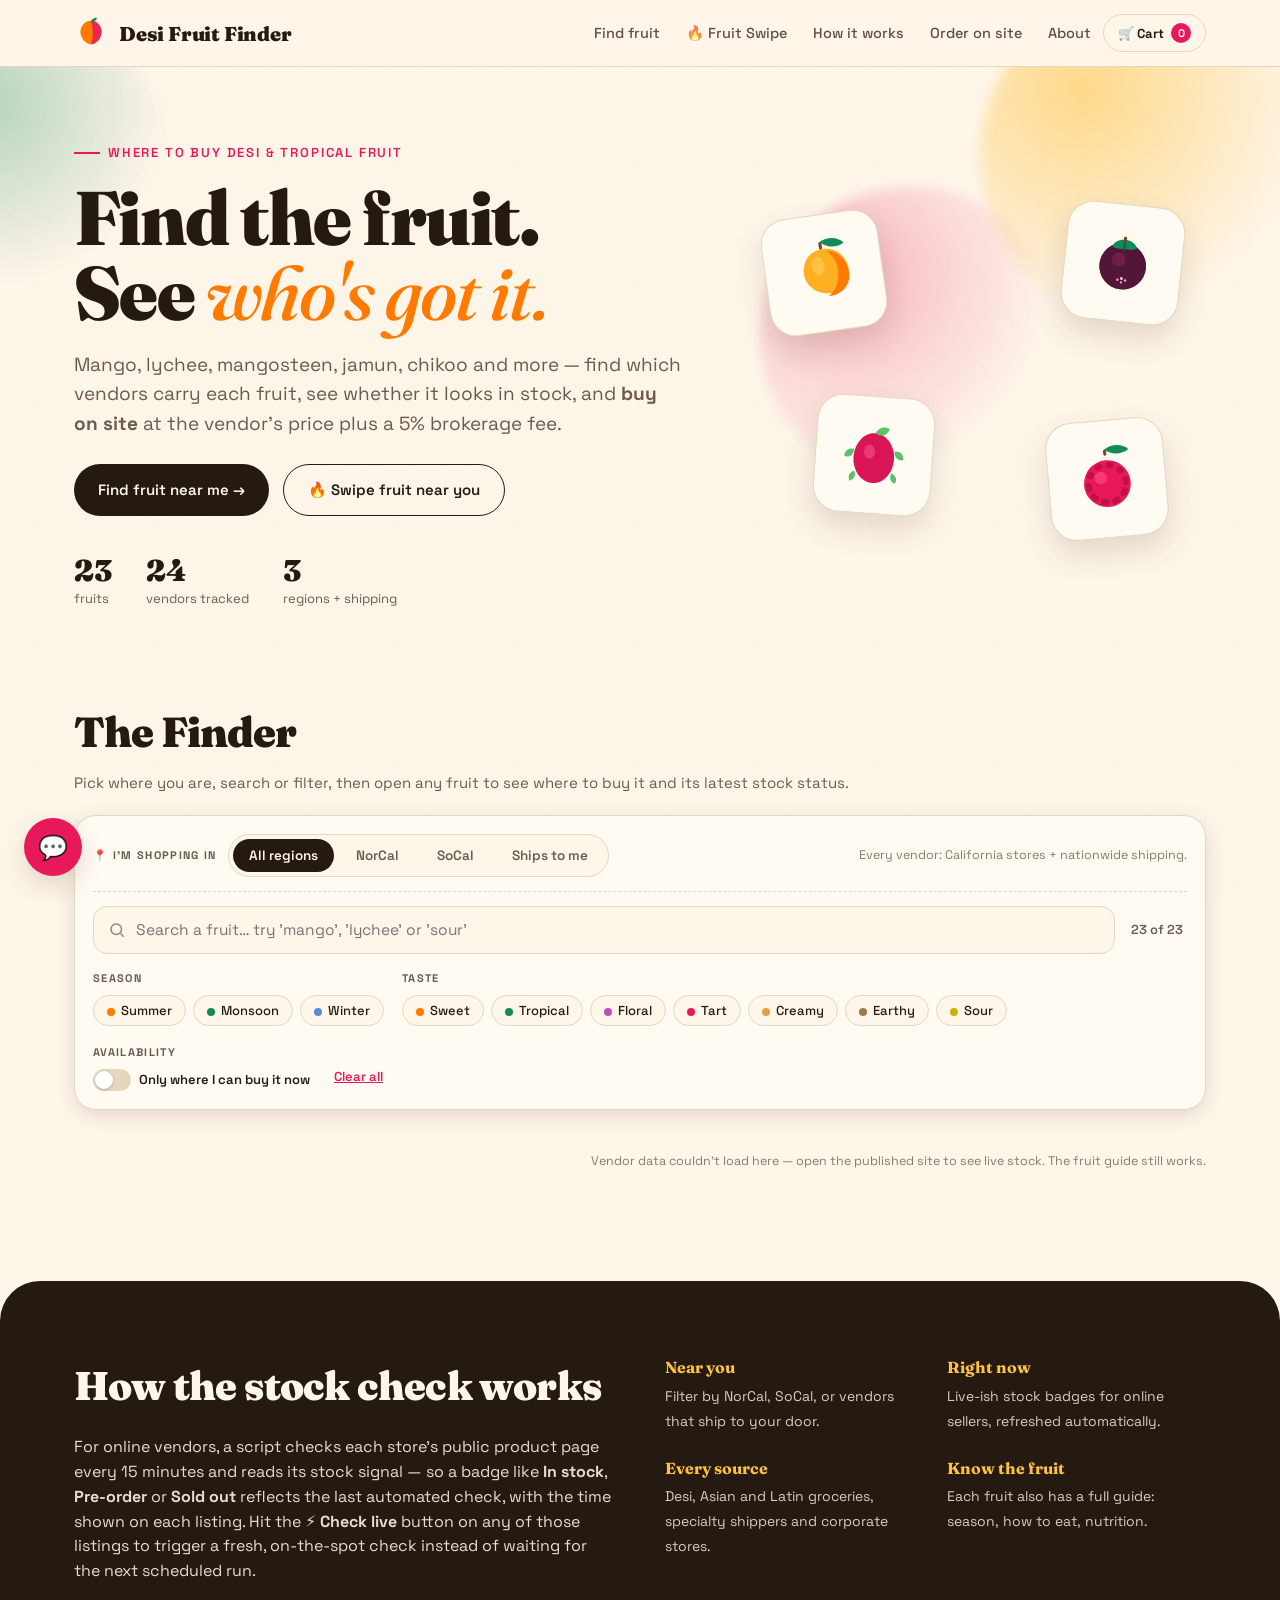
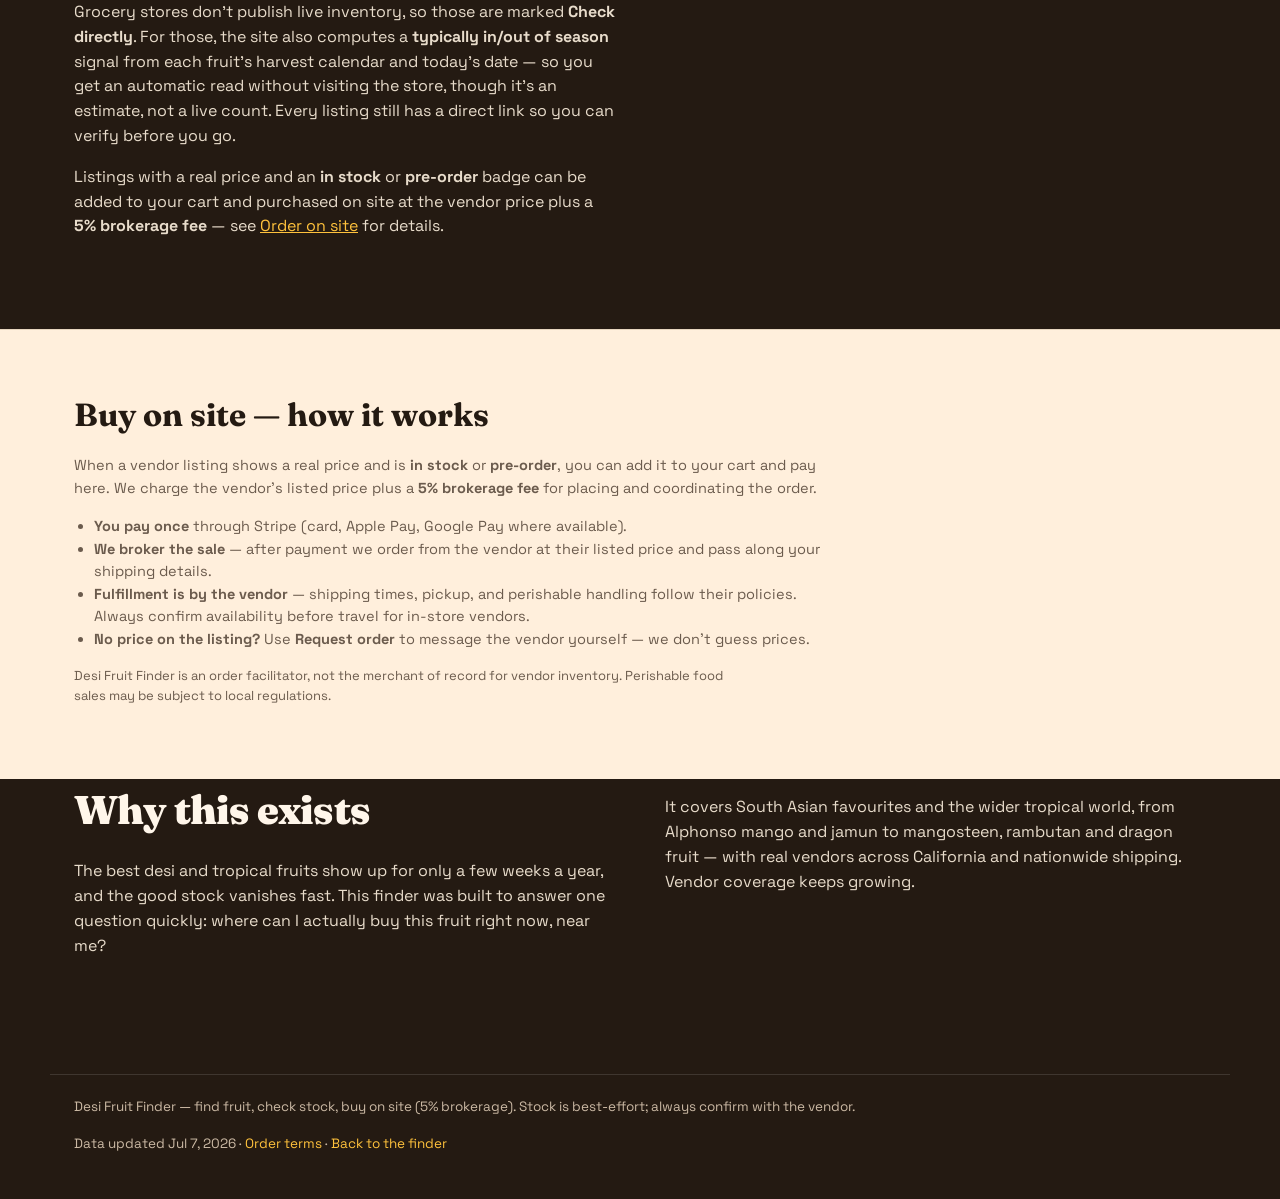
==== commit 0633e112: "Add on-site checkout with 5% brokerage fee via Stripe. Cart, buy buttons, and a Cloudflare Worker va" ====
--- a/index.html
+++ b/index.html
@@ -26,13 +26,14 @@
   button{font-family:inherit;cursor:pointer}
 
   header.top{position:sticky;top:0;z-index:40;background:rgba(255,246,234,.82);backdrop-filter:blur(10px);border-bottom:1px solid var(--line)}
-  .top-inner{display:flex;align-items:center;justify-content:space-between;height:66px}
+  .top-inner{display:flex;align-items:center;justify-content:space-between;height:66px;gap:12px}
+  .top-actions{display:flex;align-items:center;gap:12px}
   .brand{display:flex;align-items:center;gap:11px;font-family:"Fraunces",serif;font-weight:900;font-size:20px;letter-spacing:-.01em}
   .brand .mark{width:34px;height:34px;flex:none}
   .top nav{display:flex;gap:26px;font-weight:500;font-size:14.5px}
   .top nav a{text-decoration:none;opacity:.75;transition:opacity .2s}
   .top nav a:hover{opacity:1}
-  @media(max-width:720px){.top nav{display:none}}
+  @media(max-width:720px){.top nav{display:none}.cart-toggle{padding:8px 12px;font-size:12px}}
 
   .hero{position:relative;padding:70px 0 34px;overflow:hidden}
   .hero .blob{position:absolute;border-radius:50%;filter:blur(6px);z-index:0}
@@ -185,6 +186,40 @@
   .request-result.show{display:block}
   .request-result textarea{width:100%;min-height:110px;margin-top:6px;border:1.5px solid var(--line);border-radius:10px;padding:10px;font-size:12.5px;font-family:inherit;background:var(--card);color:var(--ink)}
   .request-copied-note{color:var(--in);font-weight:700}
+  .buy-btn{font-size:12px;font-weight:700;color:#fff;background:var(--leaf);border:none;border-radius:100px;padding:6px 13px;transition:opacity .15s}
+  .buy-btn:hover{opacity:.88}
+  .buy-btn:disabled{opacity:.45;cursor:default}
+  .price-breakdown{font-size:11.5px;color:var(--ink-soft);margin-top:4px}
+  .price-breakdown b{color:var(--ink)}
+  .cart-toggle{position:relative;border:none;background:var(--paper);border:1.5px solid var(--line);border-radius:100px;padding:8px 14px;font-size:13px;font-weight:700;color:var(--ink);display:inline-flex;align-items:center;gap:7px}
+  .cart-toggle .cart-count{min-width:20px;height:20px;border-radius:50%;background:var(--guava);color:#fff;font-size:11px;display:inline-flex;align-items:center;justify-content:center;padding:0 5px}
+  .cart-scrim{position:fixed;inset:0;background:rgba(36,26,18,.45);z-index:90;opacity:0;pointer-events:none;transition:opacity .25s}
+  .cart-scrim.open{opacity:1;pointer-events:auto}
+  .cart-drawer{position:fixed;top:0;right:0;width:min(420px,100vw);height:100vh;background:var(--card);border-left:1px solid var(--line);z-index:91;transform:translateX(100%);transition:transform .28s ease;display:flex;flex-direction:column;box-shadow:-12px 0 40px var(--shadow)}
+  .cart-scrim.open .cart-drawer{transform:translateX(0)}
+  .cart-head{display:flex;align-items:center;justify-content:space-between;padding:20px 22px;border-bottom:1px solid var(--line)}
+  .cart-head h3{margin:0;font-family:"Fraunces",serif;font-size:22px}
+  .cart-close{border:none;background:transparent;font-size:20px;cursor:pointer;color:var(--ink-soft)}
+  .cart-body{flex:1;overflow:auto;padding:16px 22px}
+  .cart-empty{color:var(--ink-soft);font-size:14px;text-align:center;padding:40px 10px}
+  .cart-item{border:1px solid var(--line);border-radius:16px;padding:14px;margin-bottom:12px;background:var(--paper)}
+  .cart-item h4{margin:0 0 4px;font-size:15px;font-family:"Fraunces",serif}
+  .cart-item .ci-vendor{font-size:12.5px;color:var(--ink-soft);margin-bottom:8px}
+  .cart-item .ci-row{display:flex;justify-content:space-between;align-items:center;gap:10px;font-size:13px}
+  .cart-qty{display:flex;align-items:center;gap:6px}
+  .cart-qty button{width:28px;height:28px;border-radius:8px;border:1px solid var(--line);background:var(--card);font-weight:700}
+  .cart-foot{padding:18px 22px 24px;border-top:1px solid var(--line);background:var(--paper-2)}
+  .cart-totals{font-size:13.5px;color:var(--ink-soft);margin-bottom:12px}
+  .cart-totals .grand{font-size:18px;font-weight:800;color:var(--ink);margin-top:6px}
+  .cart-note{width:100%;border:1.5px solid var(--line);border-radius:12px;padding:10px;font-family:inherit;font-size:13px;margin-bottom:12px;min-height:56px;resize:vertical;background:var(--card)}
+  .cart-checkout{width:100%;border:none;border-radius:100px;padding:14px;font-size:15px;font-weight:700;background:var(--leaf);color:#fff}
+  .cart-checkout:disabled{opacity:.5;cursor:default}
+  .cart-msg{font-size:12.5px;margin-top:10px;color:var(--muted)}
+  .cart-msg.err{color:var(--out)}
+  .order-terms{padding:60px 0;background:var(--paper-2);border-top:1px solid var(--line)}
+  .order-terms h2{font-family:"Fraunces",serif;font-size:clamp(24px,3.5vw,32px);margin:0 0 14px}
+  .order-terms p,.order-terms li{color:var(--ink-soft);font-size:14.5px;max-width:52em}
+  .order-terms ul{padding-left:20px}
   .no-vendors{border:1px dashed var(--line);border-radius:16px;padding:18px;text-align:center;color:var(--ink-soft);font-size:14px;background:var(--paper)}
   .no-vendors b{color:var(--ink)}
   .m-divider{height:1px;background:var(--line);margin:26px 0 22px;border:none}
@@ -298,12 +333,16 @@
       </svg>
       Desi Fruit Finder
     </a>
-    <nav>
-      <a href="#finder">Find fruit</a>
-      <a href="#" id="navSwipe">🔥 Fruit Swipe</a>
-      <a href="#how">How it works</a>
-      <a href="#about">About</a>
-    </nav>
+    <div class="top-actions">
+      <nav>
+        <a href="#finder">Find fruit</a>
+        <a href="#" id="navSwipe">🔥 Fruit Swipe</a>
+        <a href="#how">How it works</a>
+        <a href="#order-terms">Order on site</a>
+        <a href="#about">About</a>
+      </nav>
+      <button class="cart-toggle" id="cartToggle" type="button" aria-label="Open cart">🛒 Cart <span class="cart-count" id="cartCount">0</span></button>
+    </div>
   </div>
 </header>
 
@@ -313,7 +352,7 @@
     <div>
       <span class="eyebrow">Where to buy desi &amp; tropical fruit</span>
       <h1 class="display">Find the fruit.<br>See <em>who's got it.</em></h1>
-      <p class="lead">Mango, lychee, mangosteen, jamun, chikoo and more — this finder shows you which vendors carry each fruit near you in California or shipped to your door, and whether it looks in stock right now.</p>
+      <p class="lead">Mango, lychee, mangosteen, jamun, chikoo and more — find which vendors carry each fruit, see whether it looks in stock, and <b>buy on site</b> at the vendor's price plus a 5% brokerage fee.</p>
       <div class="hero-cta">
         <a class="btn btn-primary" href="#finder">Find fruit near me →</a>
         <button class="btn btn-ghost" id="heroSwipeBtn">🔥 Swipe fruit near you</button>
@@ -367,6 +406,7 @@
       <h2>How the stock check works</h2>
       <p>For online vendors, a script checks each store's public product page every 15 minutes and reads its stock signal — so a badge like <b>In stock</b>, <b>Pre-order</b> or <b>Sold out</b> reflects the last automated check, with the time shown on each listing. Hit the <b>⚡ Check live</b> button on any of those listings to trigger a fresh, on-the-spot check instead of waiting for the next scheduled run.</p>
       <p>Grocery stores don't publish live inventory, so those are marked <b>Check directly</b>. For those, the site also computes a <b>typically in/out of season</b> signal from each fruit's harvest calendar and today's date — so you get an automatic read without visiting the store, though it's an estimate, not a live count. Every listing still has a direct link so you can verify before you go.</p>
+      <p>Listings with a real price and an <b>in stock</b> or <b>pre-order</b> badge can be added to your cart and purchased on site at the vendor price plus a <b>5% brokerage fee</b> — see <a href="#order-terms" style="color:var(--sun)">Order on site</a> for details.</p>
     </div>
     <div class="mini">
       <div class="m"><b>Near you</b><span>Filter by NorCal, SoCal, or vendors that ship to your door.</span></div>
@@ -377,6 +417,20 @@
   </div>
 </section>
 
+<section class="order-terms" id="order-terms">
+  <div class="wrap">
+    <h2>Buy on site — how it works</h2>
+    <p>When a vendor listing shows a real price and is <b>in stock</b> or <b>pre-order</b>, you can add it to your cart and pay here. We charge the vendor's listed price plus a <b>5% brokerage fee</b> for placing and coordinating the order.</p>
+    <ul>
+      <li><b>You pay once</b> through Stripe (card, Apple Pay, Google Pay where available).</li>
+      <li><b>We broker the sale</b> — after payment we order from the vendor at their listed price and pass along your shipping details.</li>
+      <li><b>Fulfillment is by the vendor</b> — shipping times, pickup, and perishable handling follow their policies. Always confirm availability before travel for in-store vendors.</li>
+      <li><b>No price on the listing?</b> Use <b>Request order</b> to message the vendor yourself — we don't guess prices.</li>
+    </ul>
+    <p style="margin-top:14px;font-size:13px">Desi Fruit Finder is an order facilitator, not the merchant of record for vendor inventory. Perishable food sales may be subject to local regulations.</p>
+  </div>
+</section>
+
 <section class="about" id="about" style="border-radius:0;margin-top:0;padding-top:0">
   <div class="wrap about-grid">
     <div>
@@ -391,8 +445,8 @@
 
 <footer>
   <div class="wrap foot-inner">
-    <div>Desi Fruit Finder — a small love letter to good fruit. Stock is best-effort, not guaranteed; always confirm with the vendor.</div>
-    <div>Data updated <span id="footUpdated">recently</span> · <a href="#finder">Back to the finder</a></div>
+    <div>Desi Fruit Finder — find fruit, check stock, buy on site (5% brokerage). Stock is best-effort; always confirm with the vendor.</div>
+    <div>Data updated <span id="footUpdated">recently</span> · <a href="#order-terms">Order terms</a> · <a href="#finder">Back to the finder</a></div>
   </div>
 </footer>
 
@@ -415,6 +469,22 @@
 </div>
 
 <button class="to-top" id="toTop" aria-label="Back to top">↑</button>
+
+<div class="cart-scrim" id="cartScrim" aria-hidden="true">
+  <div class="cart-drawer" role="dialog" aria-label="Shopping cart">
+    <div class="cart-head">
+      <h3>Your cart</h3>
+      <button class="cart-close" id="cartClose" type="button" aria-label="Close cart">✕</button>
+    </div>
+    <div class="cart-body" id="cartBody"></div>
+    <div class="cart-foot">
+      <div class="cart-totals" id="cartTotals"></div>
+      <textarea class="cart-note" id="cartNote" placeholder="Order notes (pickup window, gift message, etc.)"></textarea>
+      <button class="cart-checkout" id="cartCheckout" type="button" disabled>Pay securely with Stripe →</button>
+      <div class="cart-msg" id="cartMsg" hidden></div>
+    </div>
+  </div>
+</div>
 
 <button class="chat-bubble" id="chatBubble" aria-label="Contact us">💬</button>
 <div class="chat-panel" id="chatPanel">
@@ -617,7 +687,7 @@
     <h3>${f.name}</h3>
     <div class="local">${f.local}</div>
     <div class="avail ${s.kind}"><span class="adot"></span>${s.label}</div>
-    ${s.lowestPrice!=null?`<div class="card-price">From $${s.lowestPrice.toFixed(2)}</div>`:""}
+    ${s.lowestPrice!=null?`<div class="card-price">From $${(s.lowestPrice+serviceFee(s.lowestPrice)).toFixed(2)} on site</div>`:""}
   </button>`;
 }
 
@@ -666,6 +736,9 @@
   }
   const canCheckLive=view.canCheckLive;
   const varieties=v.variety_names&&v.variety_names[fruitName];
+  const canPurchase=canBuy(view);
+  const fee=view.price!=null?serviceFee(view.price):null;
+  const total=view.price!=null?view.price+fee:null;
   return `<div class="vendor" data-vendor-id="${v.id}" data-fruit-name="${fruitName}">
     <div class="vendor-top">
       <div class="vendor-name">${v.name}</div>
@@ -675,19 +748,21 @@
     ${v.note?`<div class="vendor-note">${v.note}</div>`:""}
     ${v.contact?`<div class="vendor-contact">${v.contact}</div>`:""}
     ${varieties?`<div class="vendor-varieties"><span class="vv-label">Varieties carried:</span> ${varieties.map(n=>`<span class="vv-tag">${n}</span>`).join('')}</div>`:""}
-    <div class="vendor-price">${view.price!=null?`$${view.price.toFixed(2)}`:"Price: check vendor"}</div>
+    <div class="vendor-price">${view.price!=null?`$${view.price.toFixed(2)} vendor price`:"Price: check vendor"}</div>
+    ${canPurchase?`<div class="price-breakdown"><b>$${total.toFixed(2)}</b> on site (incl. 5% brokerage fee of $${fee.toFixed(2)})</div>`:""}
     ${seasonNote}
     <div class="vendor-foot">
       <span class="checked">${view.autoChecked&&view.last_checked?relTime(view.last_checked):(view.autoChecked?"auto-checked":"manually curated")}</span>
-      <span style="display:flex;gap:8px;align-items:center">
+      <span style="display:flex;gap:8px;align-items:center;flex-wrap:wrap;justify-content:flex-end">
         ${canCheckLive?`<button class="check-live-btn" data-check-url="${view.check_url}" data-fruit-name="${fruitName}">⚡ Check live</button>`:""}
+        ${canPurchase?`<button class="buy-btn" type="button">🛒 Buy on site</button>`:""}
         <button class="request-btn" data-fruit-name="${fruitName}">📝 Request order</button>
         <a class="visit" href="${link}" target="_blank" rel="noopener">${linkLabel}</a>
       </span>
     </div>
     <div class="check-live-msg" hidden></div>
     <div class="request-form" hidden>
-      <p class="hint">We don't process orders or payment — this puts your request into a message you send the vendor yourself, by whatever contact method they offer${v.contact?` (${v.contact})`:""}.</p>
+      <p class="hint">Prefer to contact the vendor yourself? This puts your request into a message you send them directly${v.contact?` (${v.contact})`:""}. Or use <b>Buy on site</b> above to pay through Desi Fruit Finder.</p>
       <div class="rf-row">
         <input type="text" class="rf-name" placeholder="Your name" autocomplete="name">
         <input type="text" class="rf-contact" placeholder="Your email or phone" autocomplete="email">
@@ -747,7 +822,12 @@
       badge.className=`status-badge ${si.cls}`;
       badge.innerHTML=`<span class="sd"></span>${si.label}`;
       row.querySelector('.checked').textContent="checked just now";
-      row.querySelector('.vendor-price').textContent=view.price!=null?`$${view.price.toFixed(2)}`:"Price: check vendor";
+      row.querySelector('.vendor-price').textContent=view.price!=null?`$${view.price.toFixed(2)} vendor price`:"Price: check vendor";
+      const breakdown=row.querySelector('.price-breakdown');
+      if(breakdown&&canBuy(view)){
+        const f=serviceFee(view.price);
+        breakdown.innerHTML=`<b>$${(view.price+f).toFixed(2)}</b> on site (incl. 5% brokerage fee of $${f.toFixed(2)})`;
+      }
       render();
     }
     btn.textContent="⚡ Check live";btn.disabled=false;
@@ -835,6 +915,7 @@
   document.body.style.overflow='hidden';
   modal.querySelector('.close-x').addEventListener('click',closeModal);
   modal.querySelectorAll('.check-live-btn').forEach(b=>b.addEventListener('click',onCheckLive));
+  modal.querySelectorAll('.buy-btn').forEach(b=>b.addEventListener('click',onBuyClick));
   modal.querySelectorAll('.request-btn').forEach(b=>b.addEventListener('click',onToggleRequestForm));
   modal.querySelectorAll('.request-copy-btn').forEach(b=>b.addEventListener('click',onPrepareRequest));
   const enc=modal.querySelector('#enc'), encBtn=modal.querySelector('#encToggle');
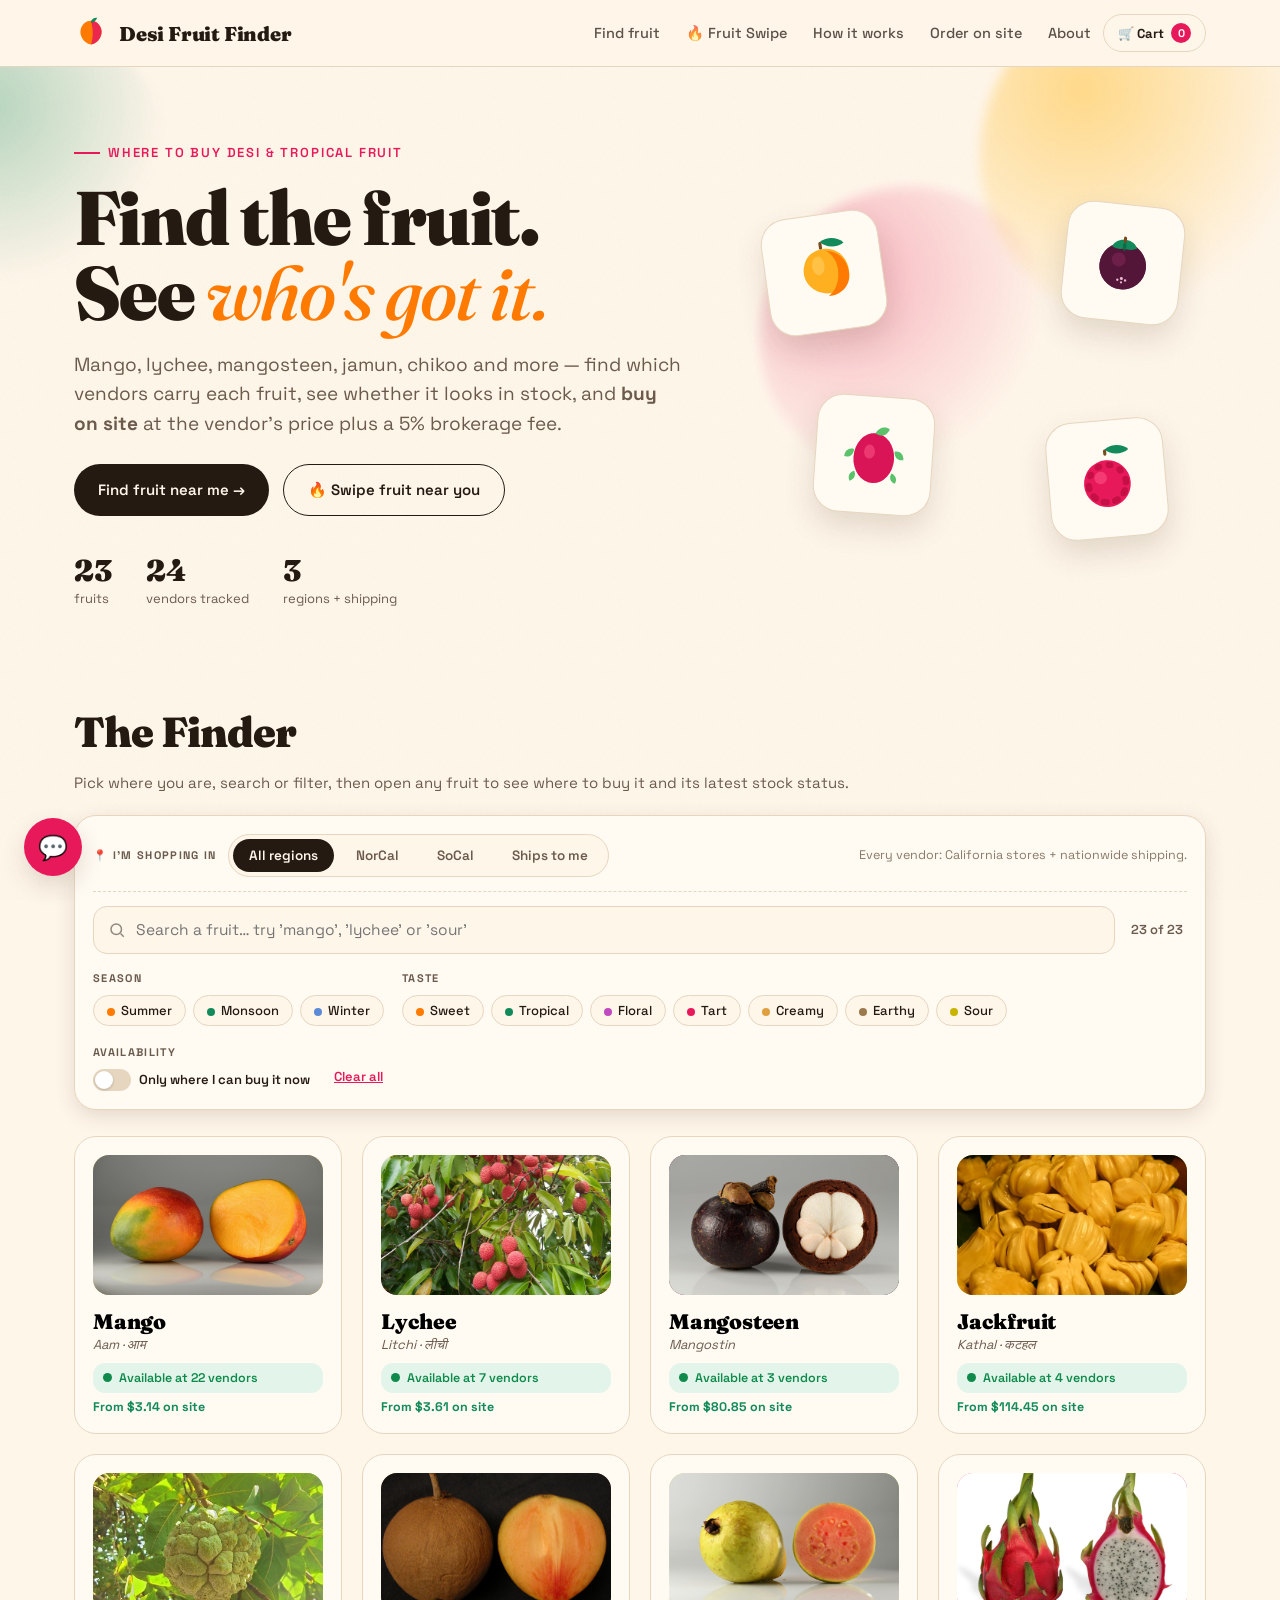
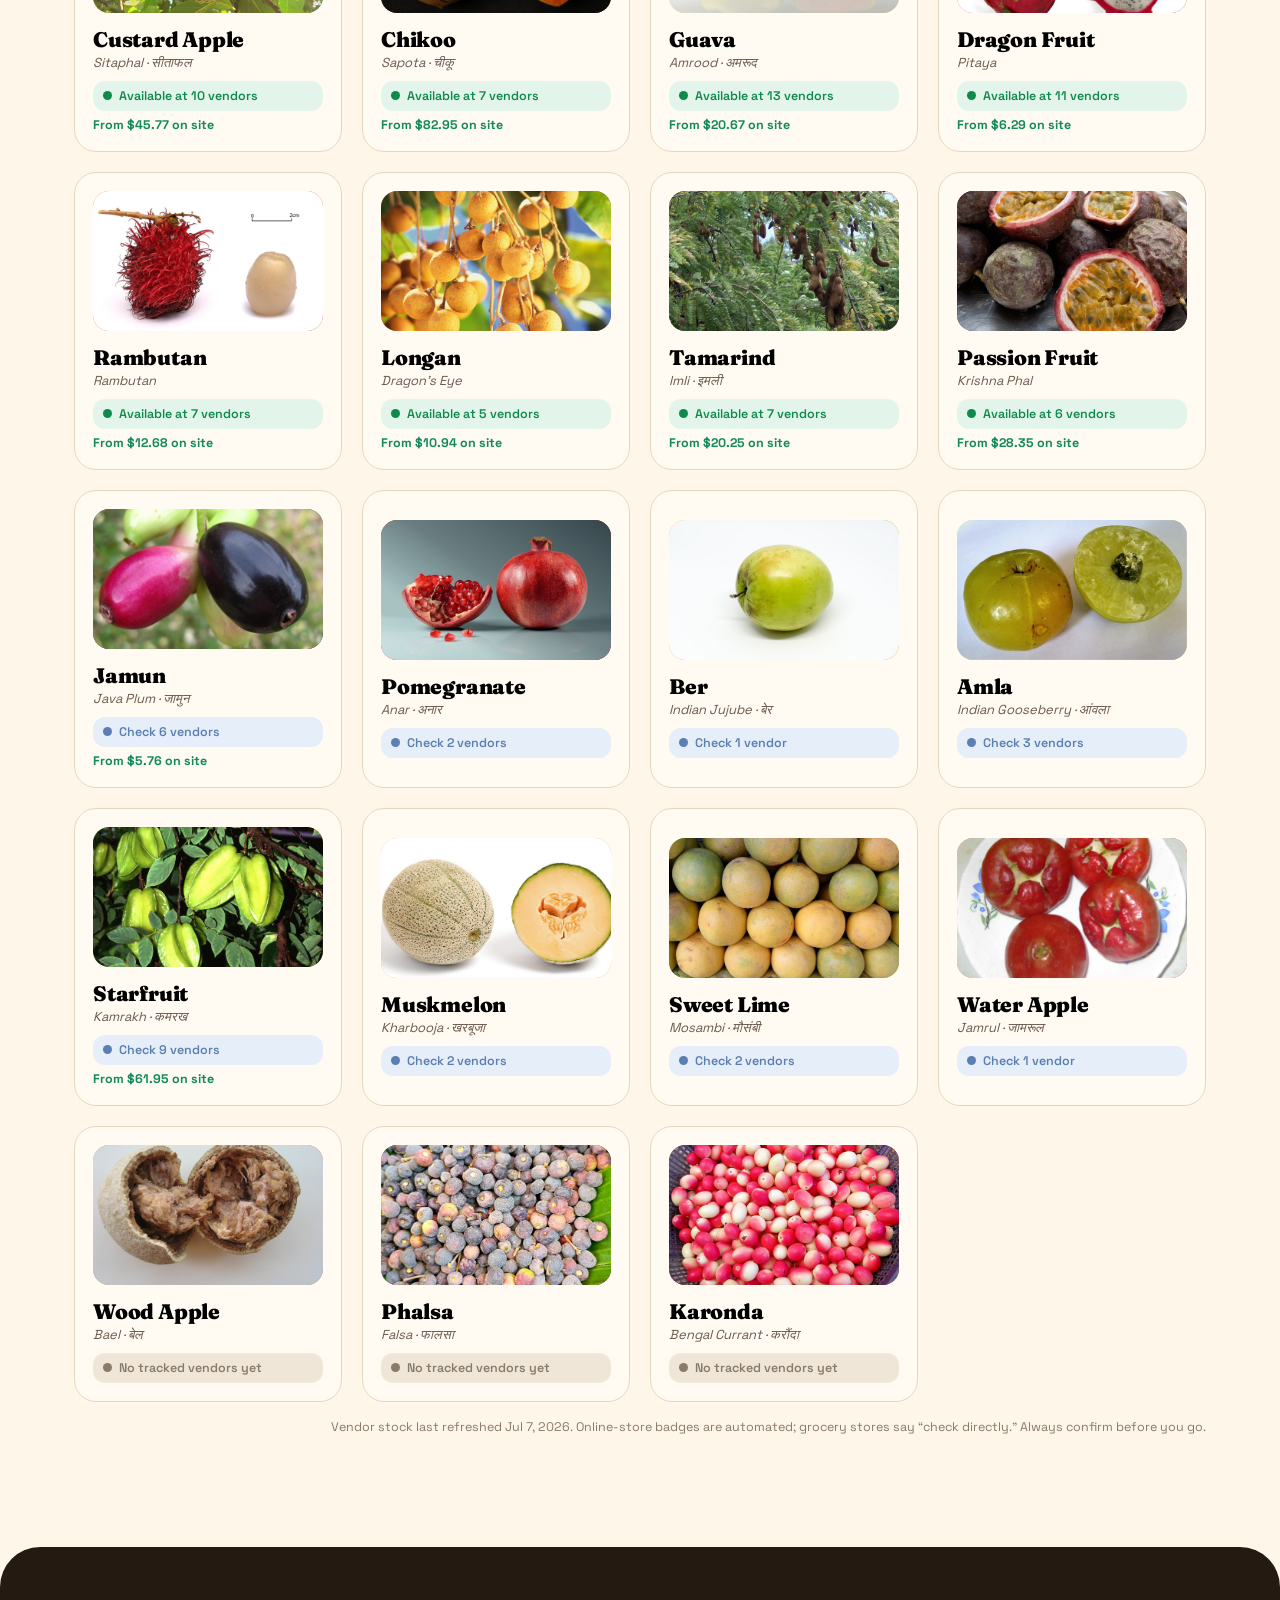
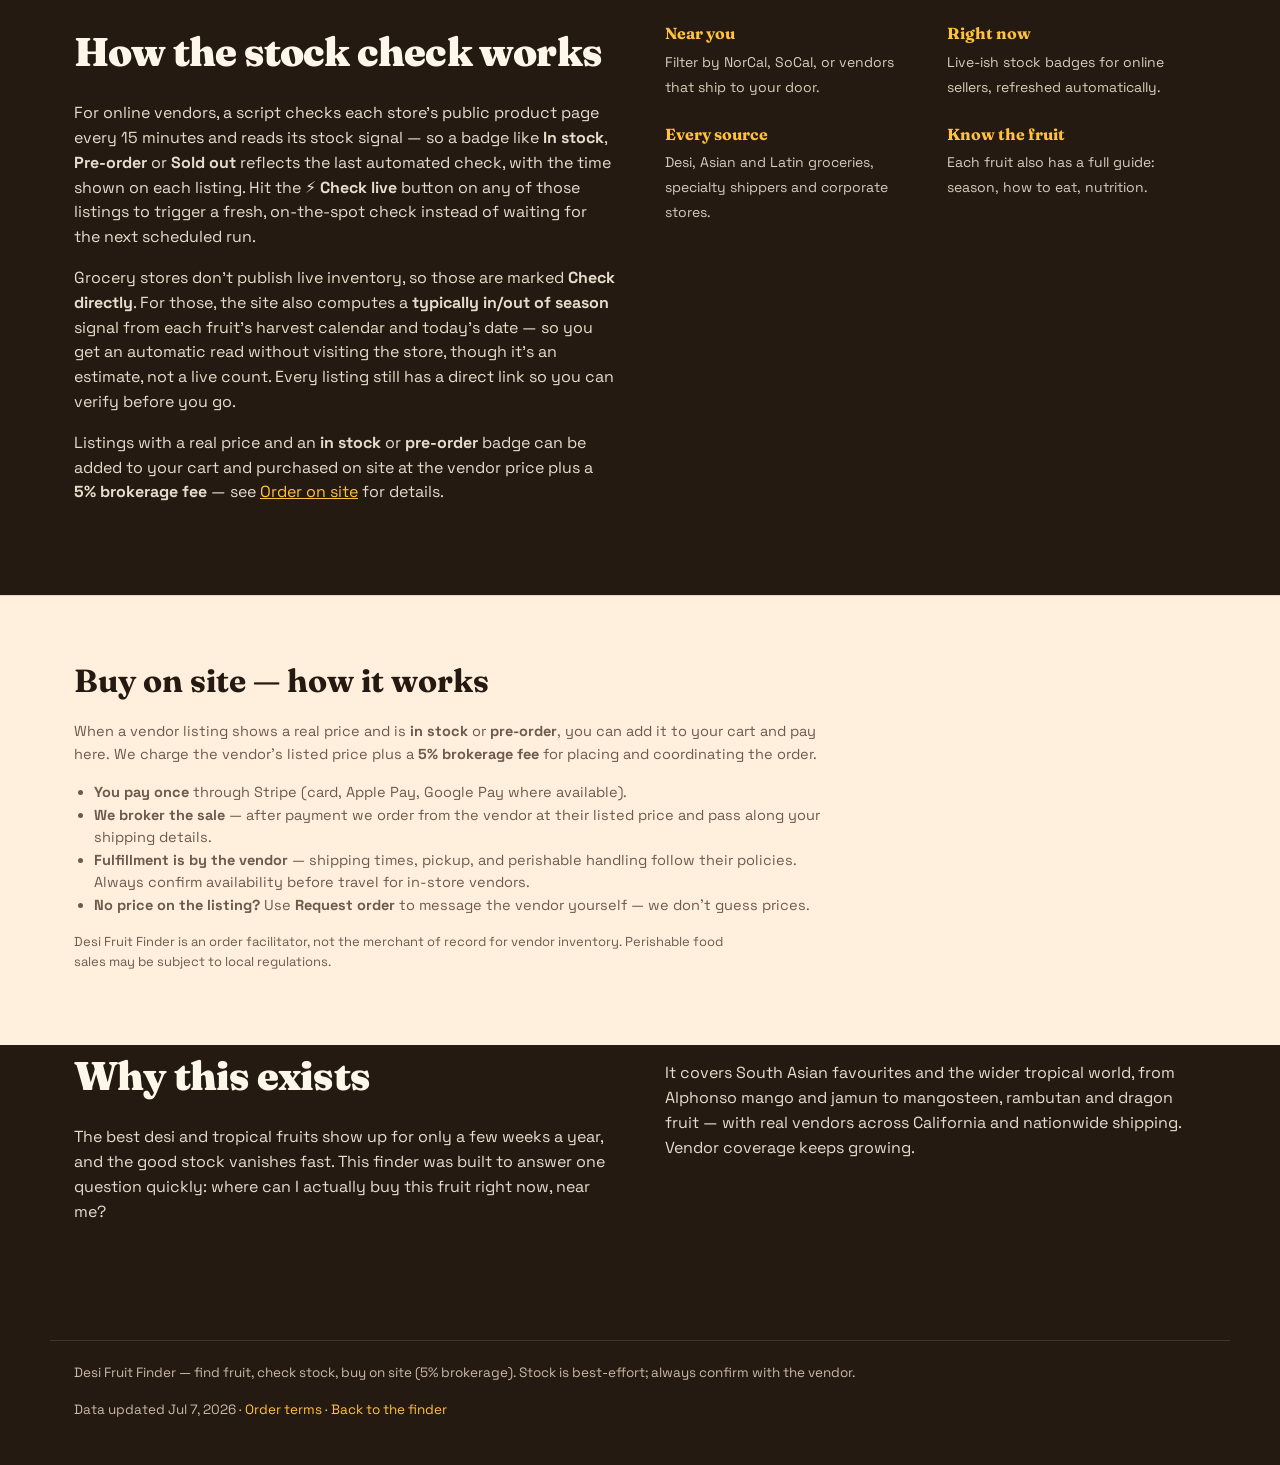
==== commit 441e373a: "Wire checkout to unified worker, fix cart JS, add deploy workflow. Merge Stripe routes into the live" ====
--- a/index.html
+++ b/index.html
@@ -570,6 +570,156 @@
 }
 let state={q:"",season:null,taste:null,region:"all",onlyAvail:false};
 
+const BROKER_RATE=0.05;
+const CART_KEY="dff_cart_v1";
+const CHECKOUT_ENDPOINT="https://desi-fruit-check-stock.gurneetsshaheed.workers.dev/create-checkout";
+
+function canBuy(view){
+  return view.price!=null&&view.price>0&&(view.status==="in_stock"||view.status==="pre_order");
+}
+function serviceFee(vendorPrice){return Math.round(vendorPrice*BROKER_RATE*100)/100;}
+function lineTotal(vendorPrice,qty){return Math.round((vendorPrice+serviceFee(vendorPrice))*qty*100)/100;}
+
+function loadCart(){
+  try{return JSON.parse(localStorage.getItem(CART_KEY)||"[]");}catch(e){return [];}
+}
+function saveCart(items){localStorage.setItem(CART_KEY,JSON.stringify(items));updateCartUI();}
+function cartKey(vendorId,fruitName){return `${vendorId}::${fruitName}`;}
+
+function addToCart(vendorId,fruitName){
+  const v=VENDORS.find(x=>x.id===vendorId);
+  if(!v)return;
+  const view=resolveVendorFruitView(v,fruitName);
+  if(!canBuy(view))return;
+  const items=loadCart();
+  const key=cartKey(vendorId,fruitName);
+  const existing=items.find(i=>cartKey(i.vendorId,i.fruitName)===key);
+  if(existing){existing.quantity=Math.min(10,existing.quantity+1);}
+  else{items.push({vendorId,fruitName,vendorName:v.name,vendorPrice:view.price,quantity:1});}
+  saveCart(items);
+  openCart();
+}
+
+function setCartQty(vendorId,fruitName,delta){
+  const items=loadCart();
+  const key=cartKey(vendorId,fruitName);
+  const item=items.find(i=>cartKey(i.vendorId,i.fruitName)===key);
+  if(!item)return;
+  item.quantity+=delta;
+  if(item.quantity<=0) saveCart(items.filter(i=>cartKey(i.vendorId,i.fruitName)!==key));
+  else saveCart(items);
+}
+
+function removeFromCart(vendorId,fruitName){
+  const key=cartKey(vendorId,fruitName);
+  saveCart(loadCart().filter(i=>cartKey(i.vendorId,i.fruitName)!==key));
+}
+
+function cartSummary(items){
+  let vendorSub=0,feeSub=0;
+  items.forEach(i=>{
+    vendorSub+=i.vendorPrice*i.quantity;
+    feeSub+=serviceFee(i.vendorPrice)*i.quantity;
+  });
+  return {vendorSub,feeSub,grand:Math.round((vendorSub+feeSub)*100)/100};
+}
+
+function updateCartUI(){
+  const items=loadCart();
+  const countEl=document.getElementById('cartCount');
+  const body=document.getElementById('cartBody');
+  const totals=document.getElementById('cartTotals');
+  const checkoutBtn=document.getElementById('cartCheckout');
+  const totalQty=items.reduce((n,i)=>n+i.quantity,0);
+  countEl.textContent=String(totalQty);
+  countEl.hidden=totalQty===0;
+
+  if(!items.length){
+    body.innerHTML='<div class="cart-empty">Your cart is empty. Open a fruit and tap <b>Buy on site</b> on any in-stock listing with a price.</div>';
+    totals.innerHTML="";
+    checkoutBtn.disabled=true;
+    return;
+  }
+
+  body.innerHTML=items.map(i=>`
+    <div class="cart-item" data-vendor-id="${i.vendorId}" data-fruit-name="${i.fruitName}">
+      <h4>${i.fruitName}</h4>
+      <div class="ci-vendor">${i.vendorName}</div>
+      <div class="ci-row">
+        <div class="cart-qty">
+          <button type="button" class="cart-qty-minus" aria-label="Decrease quantity">−</button>
+          <span>${i.quantity}</span>
+          <button type="button" class="cart-qty-plus" aria-label="Increase quantity">+</button>
+        </div>
+        <div><b>$${lineTotal(i.vendorPrice,i.quantity).toFixed(2)}</b><br><span style="font-size:11.5px;color:var(--ink-soft)">incl. 5% fee</span></div>
+      </div>
+      <button type="button" class="reset cart-remove" style="margin-top:8px;font-size:12px">Remove</button>
+    </div>`).join('');
+
+  body.querySelectorAll('.cart-qty-minus').forEach(b=>b.addEventListener('click',e=>{
+    const row=e.target.closest('.cart-item');
+    setCartQty(row.dataset.vendorId,row.dataset.fruitName,-1);
+  }));
+  body.querySelectorAll('.cart-qty-plus').forEach(b=>b.addEventListener('click',e=>{
+    const row=e.target.closest('.cart-item');
+    setCartQty(row.dataset.vendorId,row.dataset.fruitName,1);
+  }));
+  body.querySelectorAll('.cart-remove').forEach(b=>b.addEventListener('click',e=>{
+    const row=e.target.closest('.cart-item');
+    removeFromCart(row.dataset.vendorId,row.dataset.fruitName);
+  }));
+
+  const s=cartSummary(items);
+  totals.innerHTML=`
+    <div>Vendor subtotal: $${s.vendorSub.toFixed(2)}</div>
+    <div>Brokerage (5%): $${s.feeSub.toFixed(2)}</div>
+    <div class="grand">Total: $${s.grand.toFixed(2)}</div>`;
+  checkoutBtn.disabled=false;
+}
+
+function openCart(){
+  document.getElementById('cartScrim').classList.add('open');
+  document.getElementById('cartScrim').setAttribute('aria-hidden','false');
+  document.body.style.overflow='hidden';
+  updateCartUI();
+}
+function closeCart(){
+  document.getElementById('cartScrim').classList.remove('open');
+  document.getElementById('cartScrim').setAttribute('aria-hidden','true');
+  document.body.style.overflow='';
+}
+
+async function onCheckout(){
+  const msg=document.getElementById('cartMsg');
+  const btn=document.getElementById('cartCheckout');
+  const items=loadCart();
+  msg.hidden=true;
+  if(!items.length)return;
+  btn.disabled=true;btn.textContent="Redirecting to Stripe…";
+  try{
+    const res=await fetch(CHECKOUT_ENDPOINT,{
+      method:'POST',
+      headers:{'Content-Type':'application/json'},
+      body:JSON.stringify({items:items.map(i=>({vendorId:i.vendorId,fruitName:i.fruitName,quantity:i.quantity})),customerNote:document.getElementById('cartNote').value.trim()})
+    });
+    const data=await res.json();
+    if(!res.ok||!data.url) throw new Error(data.error||"Checkout failed");
+    window.location.href=data.url;
+  }catch(err){
+    msg.hidden=false;
+    msg.className='cart-msg err';
+    msg.textContent=err.message||"Couldn't start checkout — try again.";
+    btn.disabled=false;btn.textContent="Pay securely with Stripe →";
+  }
+}
+
+function onBuyClick(e){
+  const row=e.currentTarget.closest('.vendor');
+  addToCart(row.dataset.vendorId,row.dataset.fruitName);
+  e.currentTarget.textContent="Added ✓";
+  setTimeout(()=>{e.currentTarget.textContent="🛒 Buy on site";},1200);
+}
+
 const grid=document.getElementById('grid');
 const searchEl=document.getElementById('search');
 const countPill=document.getElementById('countPill');
@@ -1116,7 +1266,12 @@
 document.addEventListener('keydown',(e)=>{if(e.key==='Escape'&&swipeScrim.classList.contains('open'))closeSwipeView();});
 
 function fmtDate(iso){try{return new Date(iso).toLocaleDateString(undefined,{year:'numeric',month:'short',day:'numeric'});}catch(e){return "recently";}}
-function boot(){buildFilters();regionNote.textContent=REGION_HINT.all;render();}
+function boot(){buildFilters();regionNote.textContent=REGION_HINT.all;render();updateCartUI();}
+document.getElementById('cartToggle').addEventListener('click',openCart);
+document.getElementById('cartClose').addEventListener('click',closeCart);
+document.getElementById('cartScrim').addEventListener('click',e=>{if(e.target===document.getElementById('cartScrim'))closeCart();});
+document.getElementById('cartCheckout').addEventListener('click',onCheckout);
+document.addEventListener('keydown',e=>{if(e.key==='Escape'&&document.getElementById('cartScrim').classList.contains('open'))closeCart();});
 fetch('data.json?t='+Date.now(),{cache:'no-store'})
   .then(r=>r.json())
   .then(d=>{
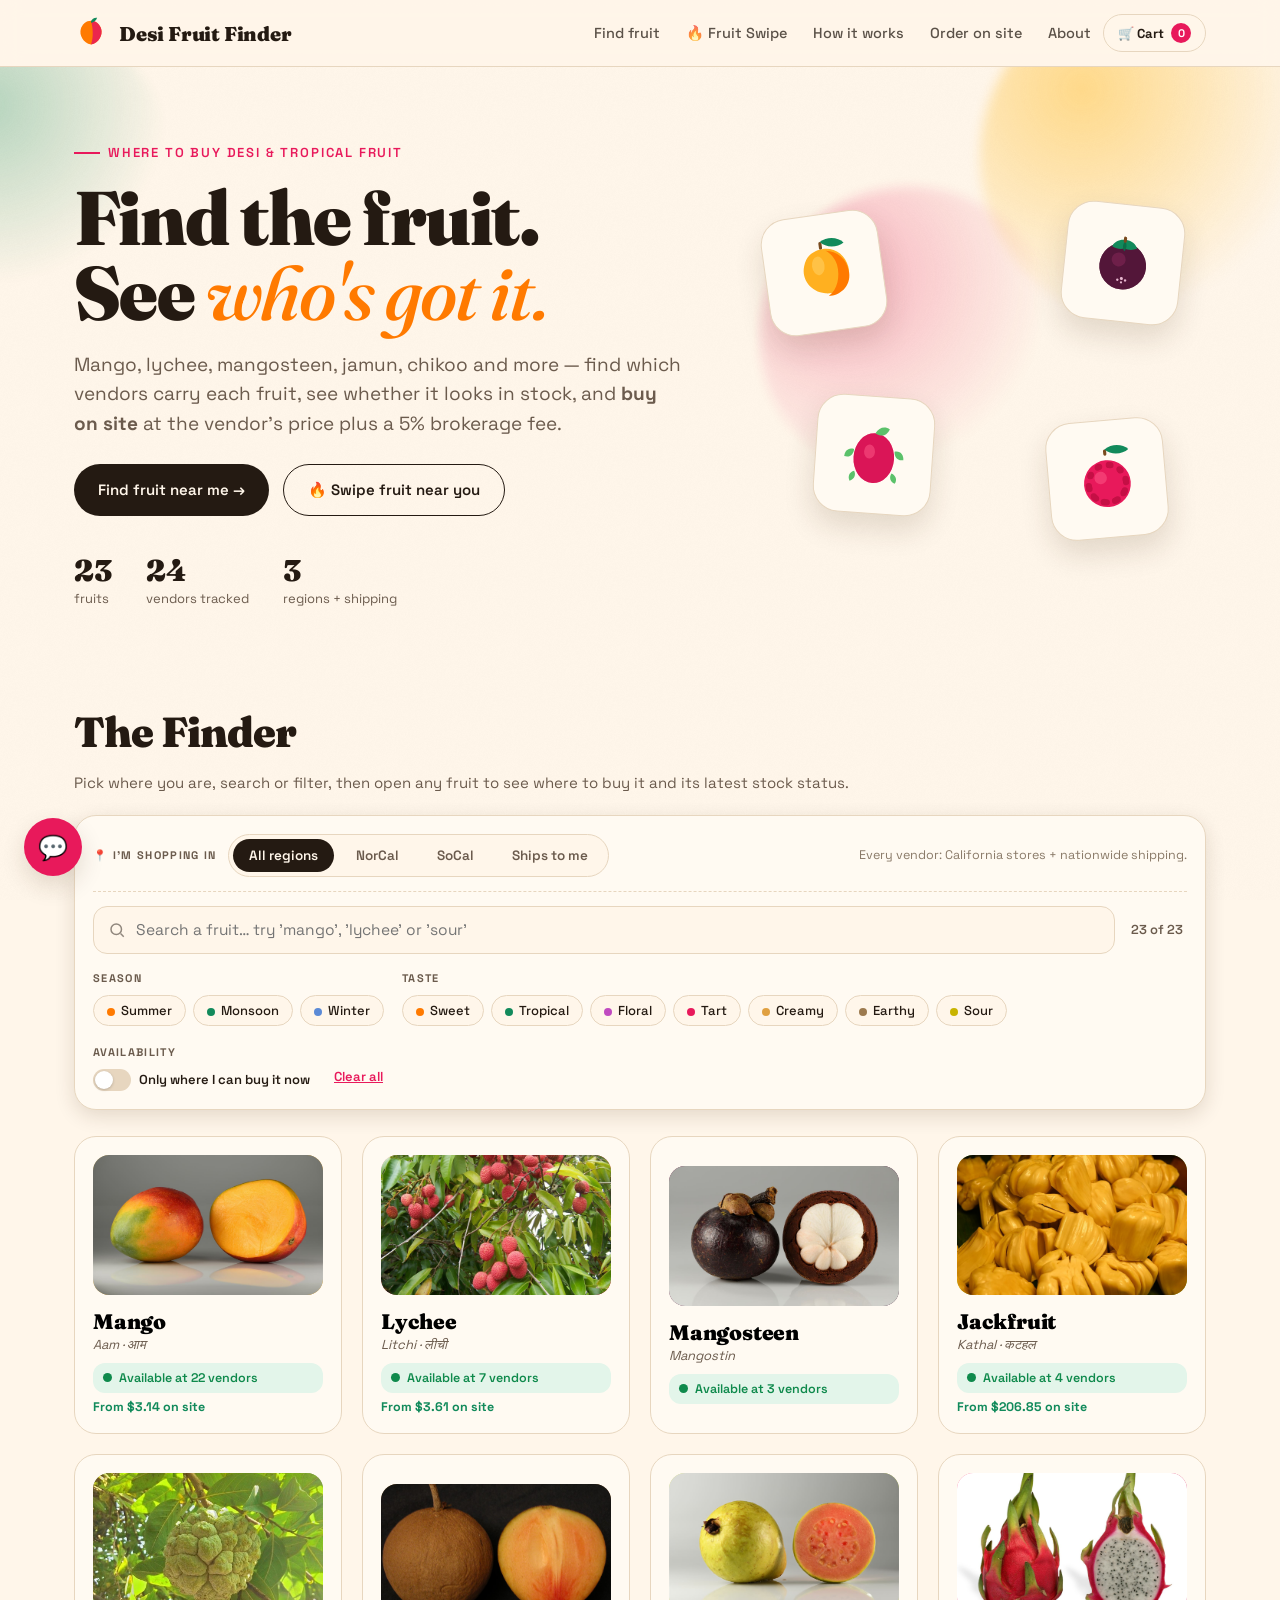
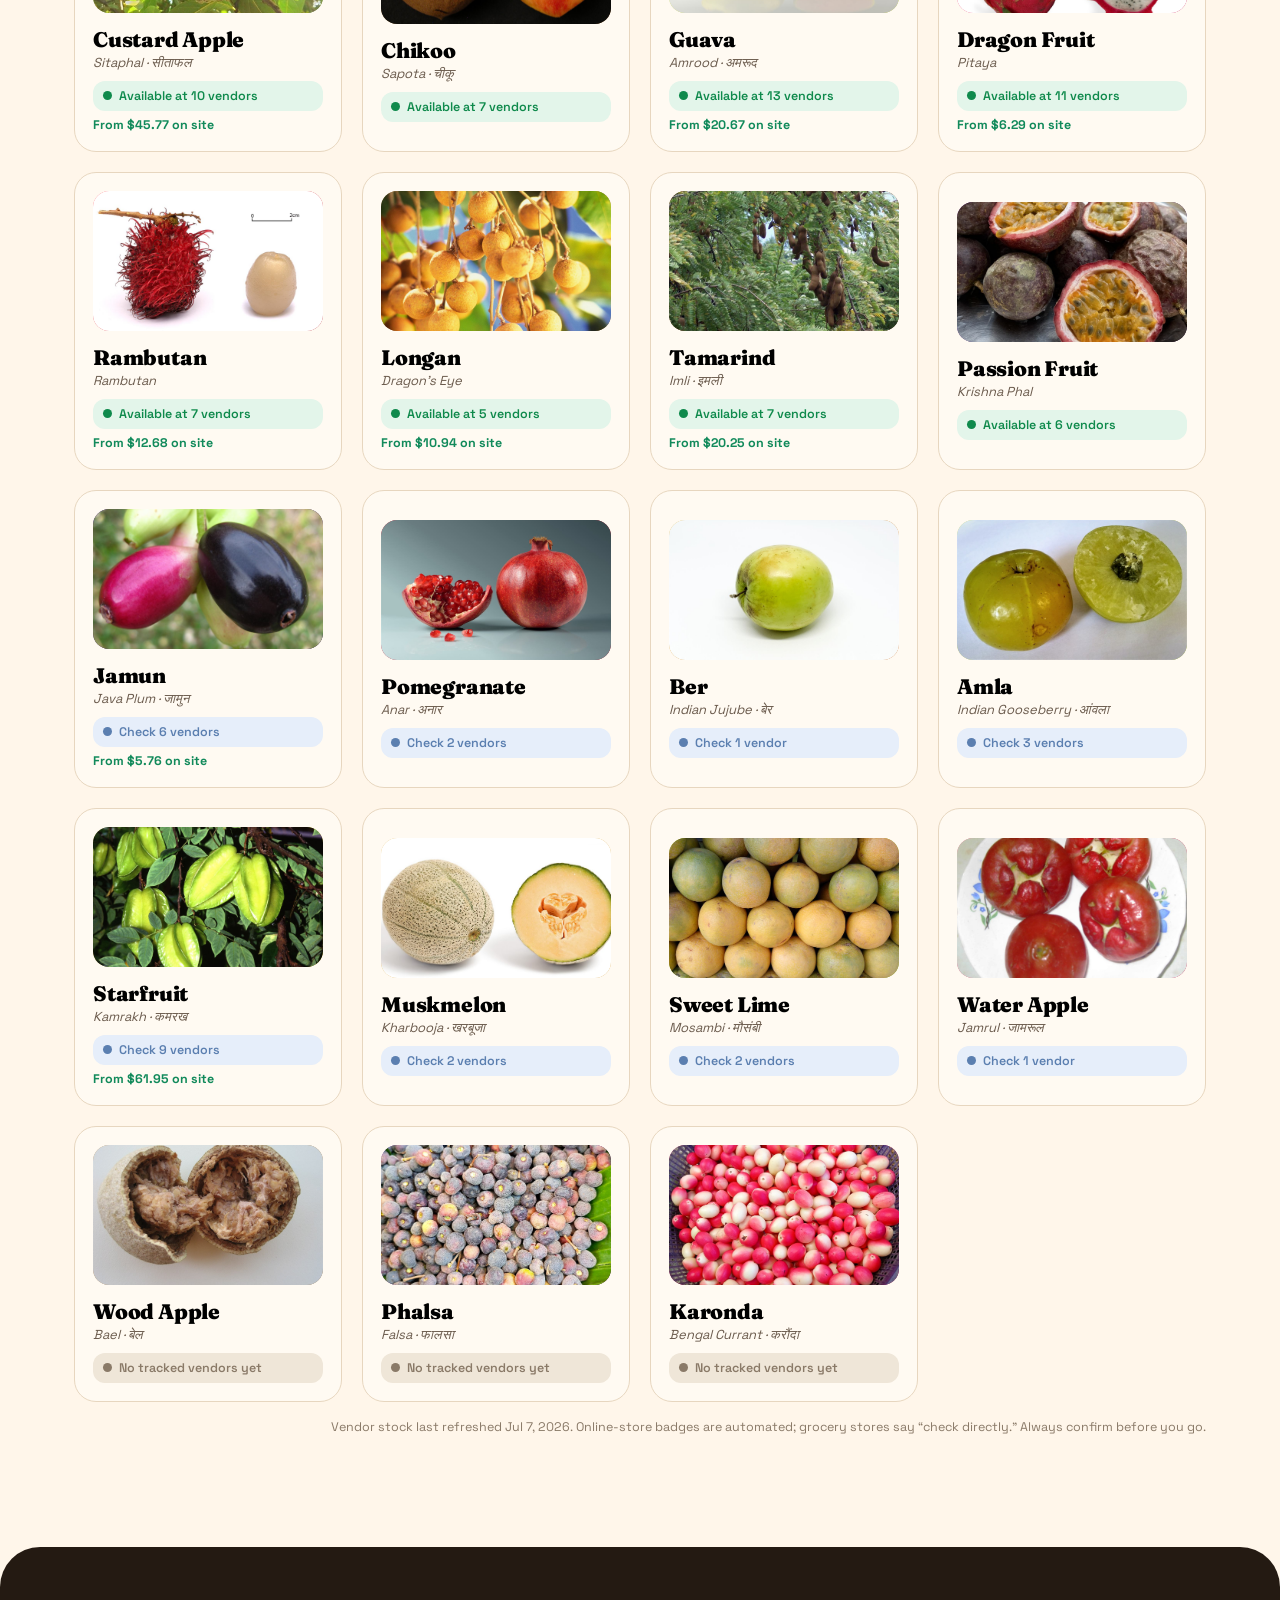
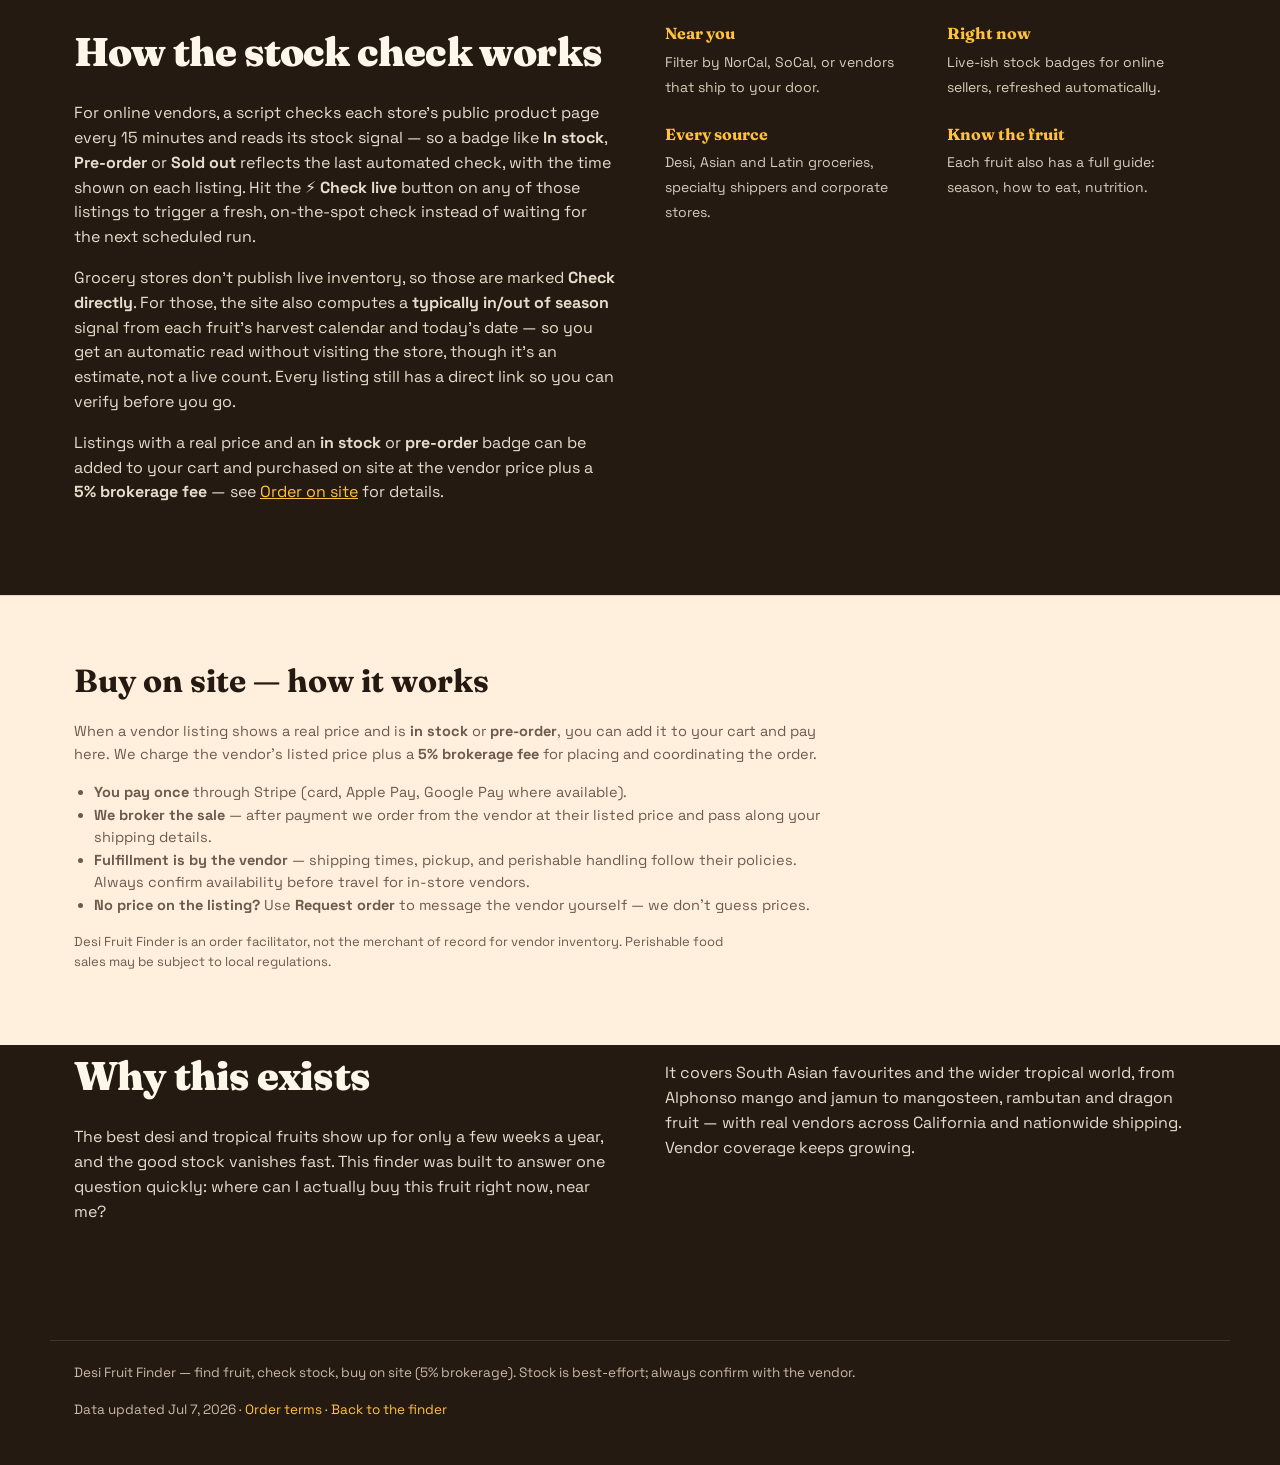
==== commit a5f36fec: "Show one all-in price everywhere, filter out unreasonable $/lb listings, unstick the search panel Ev" ====
--- a/index.html
+++ b/index.html
@@ -71,7 +71,7 @@
   .section-head h2{font-family:"Fraunces",serif;font-weight:900;font-size:clamp(28px,4vw,42px);margin:0;letter-spacing:-.02em}
   .section-head p{margin:6px 0 0;color:var(--ink-soft);font-size:15px}
 
-  .controls{background:var(--card);border:1px solid var(--line);border-radius:22px;padding:18px;box-shadow:0 6px 20px var(--shadow);position:sticky;top:82px;z-index:20}
+  .controls{background:var(--card);border:1px solid var(--line);border-radius:22px;padding:18px;box-shadow:0 6px 20px var(--shadow)}
   .region-row{display:flex;align-items:center;gap:12px;flex-wrap:wrap;margin-bottom:14px;padding-bottom:14px;border-bottom:1px dashed var(--line)}
   .region-label{font-size:11px;font-weight:700;letter-spacing:.12em;text-transform:uppercase;color:var(--ink-soft);display:flex;align-items:center;gap:6px}
   .region-toggle{display:flex;gap:6px;background:var(--paper);border:1px solid var(--line);border-radius:100px;padding:4px}
@@ -189,8 +189,6 @@
   .buy-btn{font-size:12px;font-weight:700;color:#fff;background:var(--leaf);border:none;border-radius:100px;padding:6px 13px;transition:opacity .15s}
   .buy-btn:hover{opacity:.88}
   .buy-btn:disabled{opacity:.45;cursor:default}
-  .price-breakdown{font-size:11.5px;color:var(--ink-soft);margin-top:4px}
-  .price-breakdown b{color:var(--ink)}
   .cart-toggle{position:relative;border:none;background:var(--paper);border:1.5px solid var(--line);border-radius:100px;padding:8px 14px;font-size:13px;font-weight:700;color:var(--ink);display:inline-flex;align-items:center;gap:7px}
   .cart-toggle .cart-count{min-width:20px;height:20px;border-radius:50%;background:var(--guava);color:#fff;font-size:11px;display:inline-flex;align-items:center;justify-content:center;padding:0 5px}
   .cart-scrim{position:fixed;inset:0;background:rgba(36,26,18,.45);z-index:90;opacity:0;pointer-events:none;transition:opacity .25s}
@@ -651,7 +649,7 @@
           <span>${i.quantity}</span>
           <button type="button" class="cart-qty-plus" aria-label="Increase quantity">+</button>
         </div>
-        <div><b>$${lineTotal(i.vendorPrice,i.quantity).toFixed(2)}</b><br><span style="font-size:11.5px;color:var(--ink-soft)">incl. 5% fee</span></div>
+        <div><b>$${lineTotal(i.vendorPrice,i.quantity).toFixed(2)}</b></div>
       </div>
       <button type="button" class="reset cart-remove" style="margin-top:8px;font-size:12px">Remove</button>
     </div>`).join('');
@@ -670,10 +668,7 @@
   }));
 
   const s=cartSummary(items);
-  totals.innerHTML=`
-    <div>Vendor subtotal: $${s.vendorSub.toFixed(2)}</div>
-    <div>Brokerage (5%): $${s.feeSub.toFixed(2)}</div>
-    <div class="grand">Total: $${s.grand.toFixed(2)}</div>`;
+  totals.innerHTML=`<div class="grand">Total: $${s.grand.toFixed(2)}</div>`;
   checkoutBtn.disabled=false;
 }
 
@@ -744,6 +739,19 @@
 
 const STATUS_RANK={in_stock:5,pre_order:4,manual:3,unknown:3,error:2,sold_out:1,season_ended:0};
 
+// A listing's dollar price is meaningless without knowing how much fruit it
+// buys — a $109 box and a $3 mango can both be perfectly fair. unit_lbs
+// (hand-researched from each vendor's own product page — see data.json) is
+// the actual weight that price buys; dividing gives a real $/lb. Only when
+// a listing's weight genuinely can't be determined (no stated weight, count,
+// or size on the vendor's page) do we fall back to a flat dollar cap.
+const MAX_PRICE_PER_LB=20;
+function reasonablePrice(price,unitLbs){
+  if(price==null) return null;
+  if(unitLbs!=null) return (price/unitLbs)<=MAX_PRICE_PER_LB ? price : null;
+  return price<=MAX_PRICE_PER_LB ? price : null;
+}
+
 // A vendor's top-level status/check_url can't represent every fruit it
 // carries once it has fruit_urls (per-fruit product pages) — resolve the
 // view that's actually specific to the fruit being shown, instead of
@@ -756,7 +764,7 @@
       status:fs.status||"unknown",
       status_text:fs.status_text||"Not yet checked — awaiting next scheduled scrape.",
       last_checked:fs.last_checked||null,
-      price:fs.price??null,
+      price:reasonablePrice(fs.price??null,fs.unit_lbs??null),
       check_url:fu[fruitName],
       canCheckLive:true,
       autoChecked:true
@@ -766,7 +774,7 @@
     return {status:"manual",status_text:null,last_checked:null,price:null,check_url:v.url,canCheckLive:false,autoChecked:false};
   }
   return {
-    status:v.status,status_text:v.status_text,last_checked:v.last_checked,price:v.price??null,
+    status:v.status,status_text:v.status_text,last_checked:v.last_checked,price:reasonablePrice(v.price??null,v.unit_lbs??null),
     check_url:v.check_url,canCheckLive:!!(v.auto_checked&&v.check_url),autoChecked:!!v.auto_checked
   };
 }
@@ -887,8 +895,7 @@
   const canCheckLive=view.canCheckLive;
   const varieties=v.variety_names&&v.variety_names[fruitName];
   const canPurchase=canBuy(view);
-  const fee=view.price!=null?serviceFee(view.price):null;
-  const total=view.price!=null?view.price+fee:null;
+  const total=view.price!=null?view.price+serviceFee(view.price):null;
   return `<div class="vendor" data-vendor-id="${v.id}" data-fruit-name="${fruitName}">
     <div class="vendor-top">
       <div class="vendor-name">${v.name}</div>
@@ -898,8 +905,7 @@
     ${v.note?`<div class="vendor-note">${v.note}</div>`:""}
     ${v.contact?`<div class="vendor-contact">${v.contact}</div>`:""}
     ${varieties?`<div class="vendor-varieties"><span class="vv-label">Varieties carried:</span> ${varieties.map(n=>`<span class="vv-tag">${n}</span>`).join('')}</div>`:""}
-    <div class="vendor-price">${view.price!=null?`$${view.price.toFixed(2)} vendor price`:"Price: check vendor"}</div>
-    ${canPurchase?`<div class="price-breakdown"><b>$${total.toFixed(2)}</b> on site (incl. 5% brokerage fee of $${fee.toFixed(2)})</div>`:""}
+    <div class="vendor-price">${total!=null?`$${total.toFixed(2)} on site`:"Price: check vendor"}</div>
     ${seasonNote}
     <div class="vendor-foot">
       <span class="checked">${view.autoChecked&&view.last_checked?relTime(view.last_checked):(view.autoChecked?"auto-checked":"manually curated")}</span>
@@ -960,8 +966,10 @@
       // the fresh check actually found one.
       if(v.fruit_urls && Object.prototype.hasOwnProperty.call(v.fruit_urls,fruitName)){
         v.fruit_status=v.fruit_status||{};
-        const prevPrice=(v.fruit_status[fruitName]||{}).price??null;
-        v.fruit_status[fruitName]={status:data.status,status_text:data.status_text,last_checked:data.checked_at,price:data.price??prevPrice};
+        const prev=v.fruit_status[fruitName]||{};
+        const prevPrice=prev.price??null;
+        // Merge (not replace) so a manually-researched unit_lbs survives a live check.
+        v.fruit_status[fruitName]={...prev,status:data.status,status_text:data.status_text,last_checked:data.checked_at,price:data.price??prevPrice};
       } else {
         const prevPrice=v.price??null;
         v.status=data.status;v.status_text=data.status_text;v.last_checked=data.checked_at;v.price=data.price??prevPrice;
@@ -972,12 +980,8 @@
       badge.className=`status-badge ${si.cls}`;
       badge.innerHTML=`<span class="sd"></span>${si.label}`;
       row.querySelector('.checked').textContent="checked just now";
-      row.querySelector('.vendor-price').textContent=view.price!=null?`$${view.price.toFixed(2)} vendor price`:"Price: check vendor";
-      const breakdown=row.querySelector('.price-breakdown');
-      if(breakdown&&canBuy(view)){
-        const f=serviceFee(view.price);
-        breakdown.innerHTML=`<b>$${(view.price+f).toFixed(2)}</b> on site (incl. 5% brokerage fee of $${f.toFixed(2)})`;
-      }
+      const total=view.price!=null?view.price+serviceFee(view.price):null;
+      row.querySelector('.vendor-price').textContent=total!=null?`$${total.toFixed(2)} on site`:"Price: check vendor";
       render();
     }
     btn.textContent="⚡ Check live";btn.disabled=false;
@@ -1155,7 +1159,8 @@
 function swipeCardHtml(pair){
   const {f,v}=pair;
   const view=resolveVendorFruitView(v,f.name);
-  const priceText=view.price!=null?`$${view.price.toFixed(2)}`:"Check price →";
+  const total=view.price!=null?view.price+serviceFee(view.price):null;
+  const priceText=total!=null?`$${total.toFixed(2)}`:"Check price →";
   return `<div class="swipe-card">
     <div class="sc-photo">
       <img src="images/fruit/${f.art}.jpg" alt="${f.name}" draggable="false">
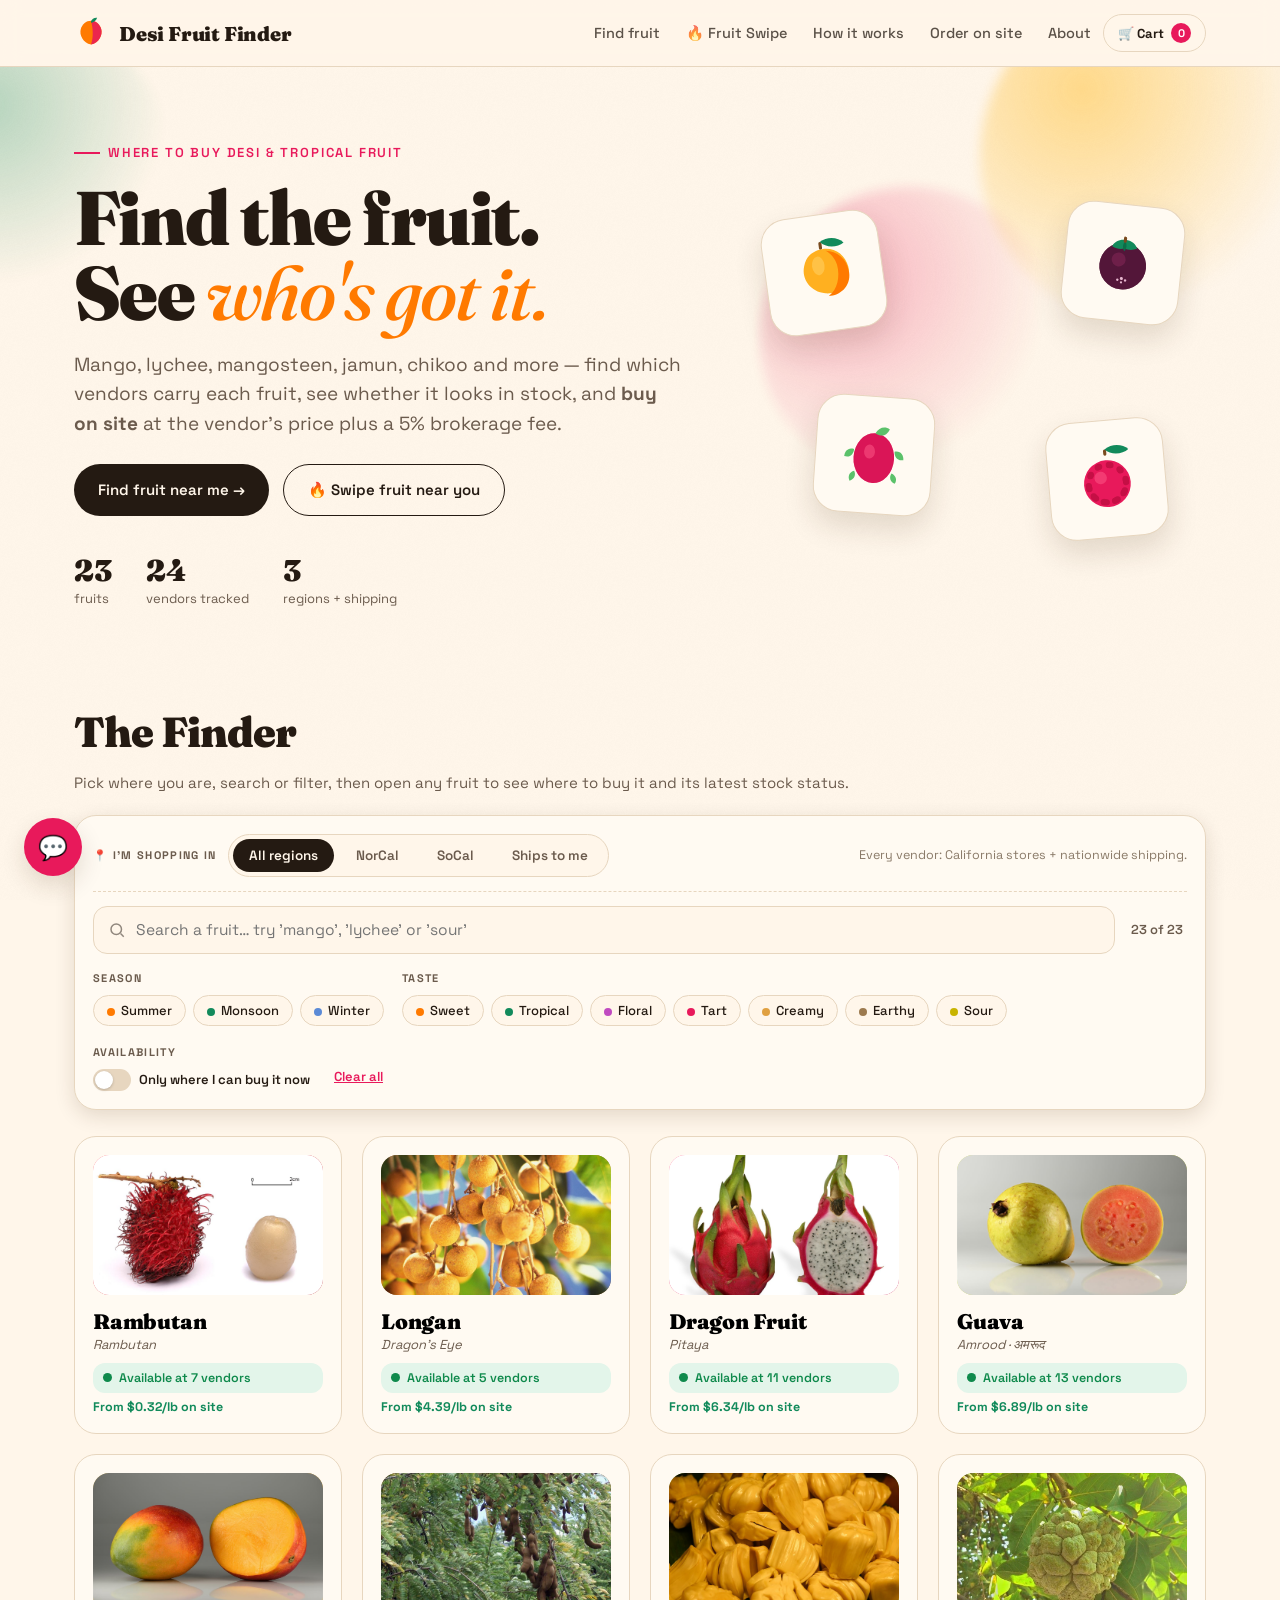
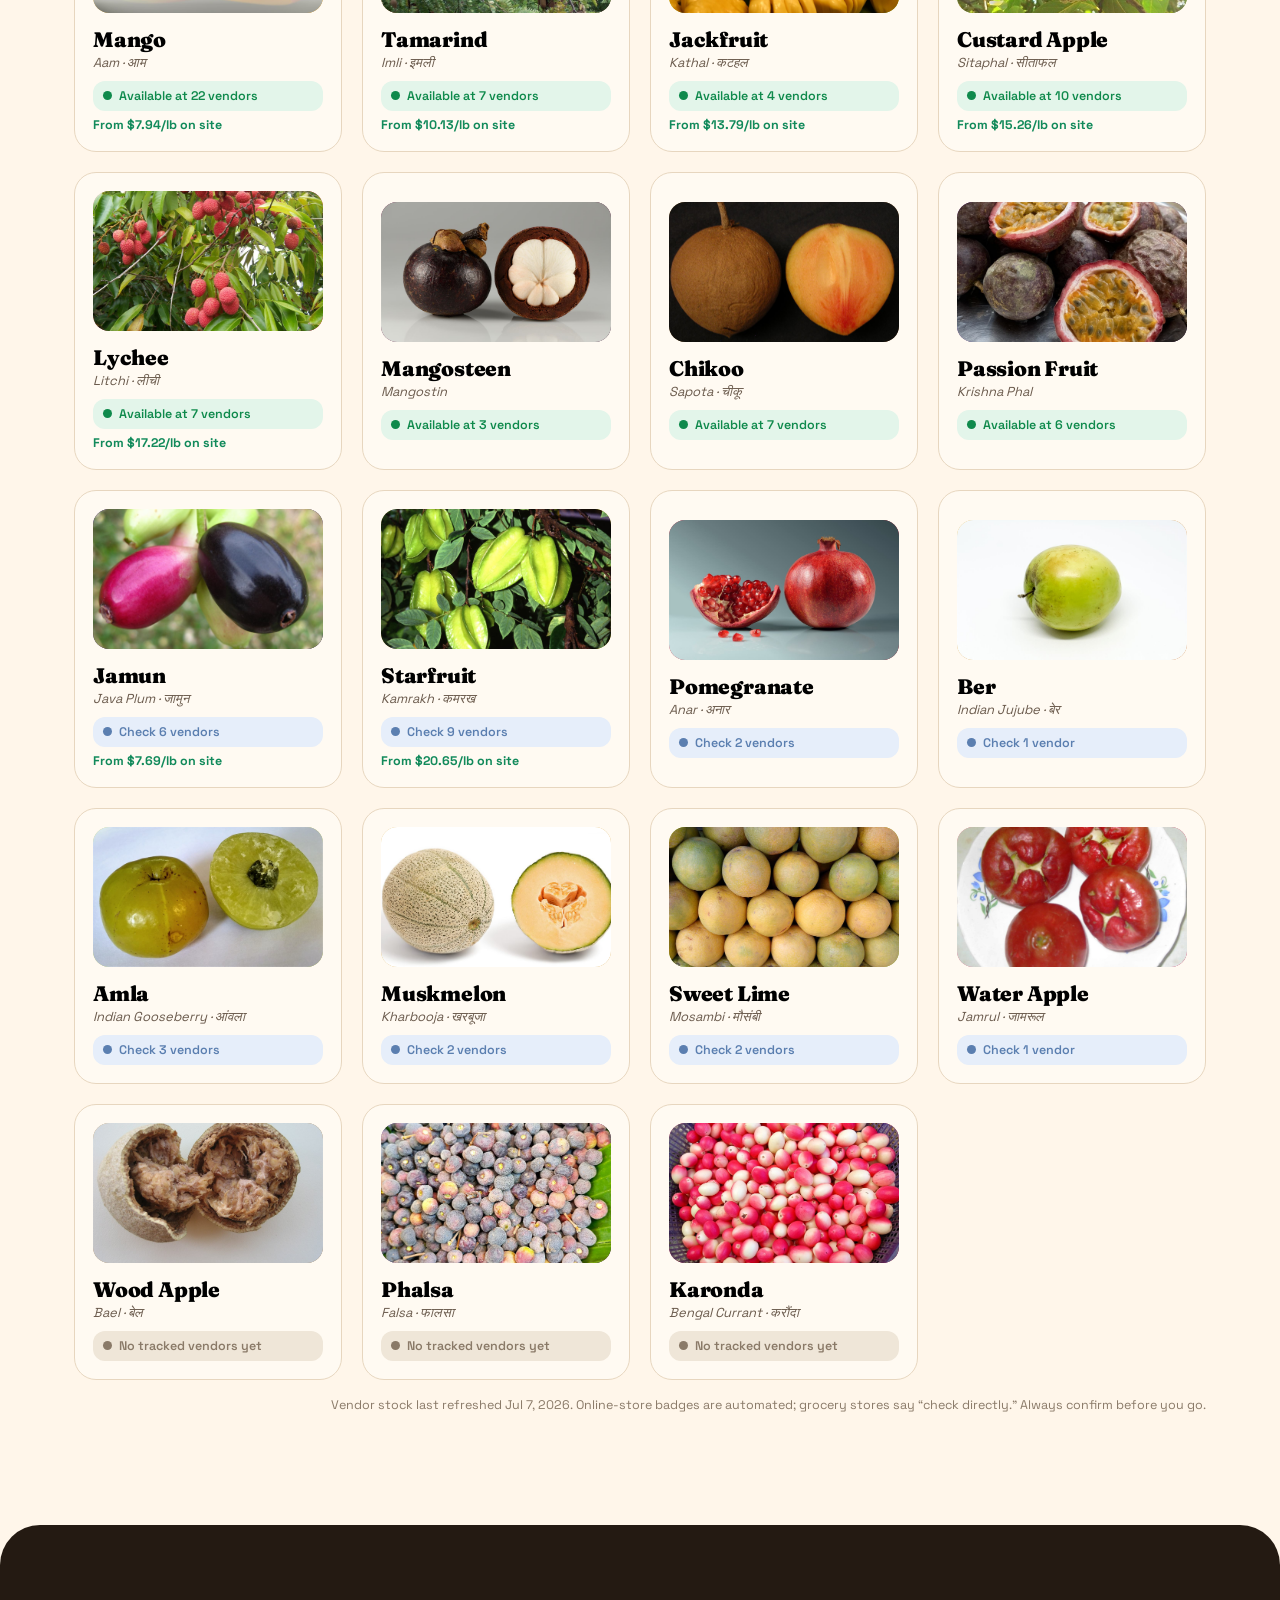
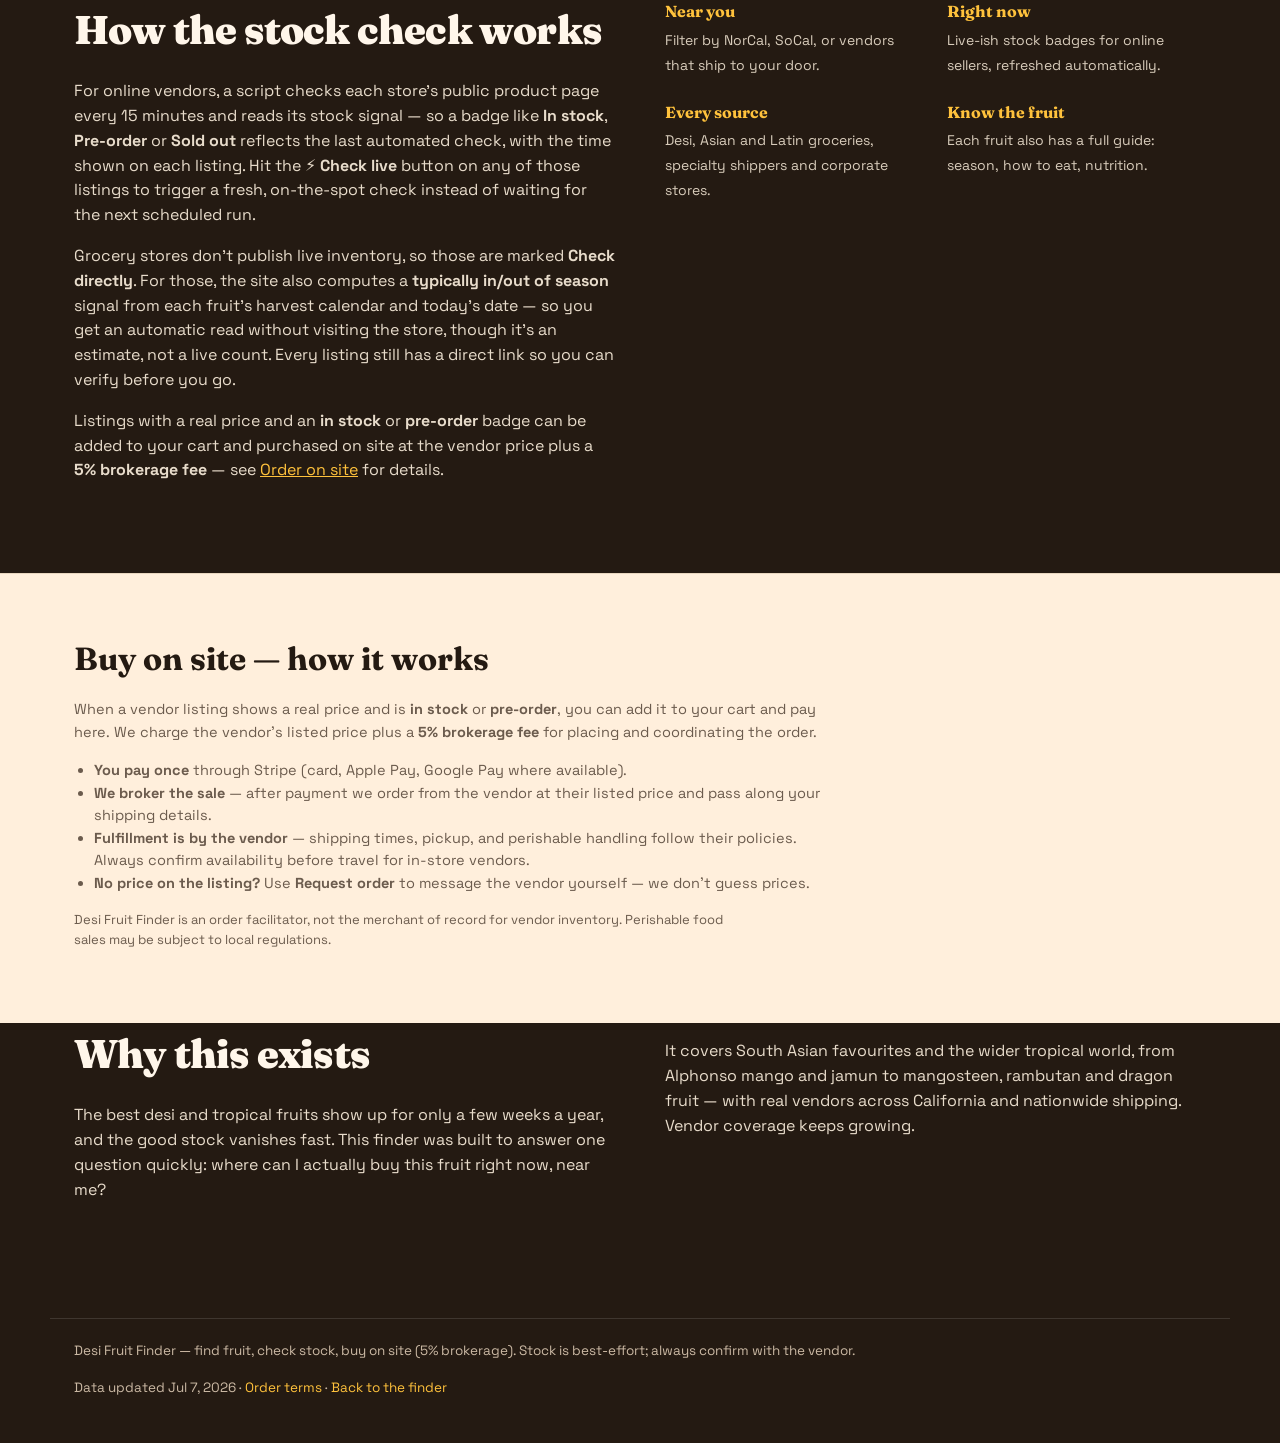
==== commit 5f3e5aa5: "Show prices per pound and sort cheapest first across grid, vendors, and Fruit Swipe. Parse package w" ====
--- a/index.html
+++ b/index.html
@@ -751,6 +751,45 @@
   if(unitLbs!=null) return (price/unitLbs)<=MAX_PRICE_PER_LB ? price : null;
   return price<=MAX_PRICE_PER_LB ? price : null;
 }
+function weightFromUrl(url){
+  const u=(url||"").toLowerCase();
+  if(u.includes("per-lb")||u.includes("per lb")||u.includes("/lb")) return 1;
+  for(const pat of [/(\d+(?:\.\d+)?)[-\s]?pounds?/,/(\d+(?:\.\d+)?)[-\s]?lbs?(?:\b|[-.])/]){
+    const m=u.match(pat);
+    if(m){const value=parseFloat(m[1]);if(value>0) return value;}
+  }
+  const kg=u.match(/(\d+(?:\.\d+)?)[-\s]?kg/);
+  if(kg){const value=parseFloat(kg[1]);if(value>0) return Math.round(value*2.20462*100)/100;}
+  if(u.includes("-box")||u.includes("/box")||u.includes("box-")) return 6;
+  return null;
+}
+function resolveWeightLbs(view){
+  if(view.unit_lbs!=null&&view.unit_lbs>0) return view.unit_lbs;
+  if(view.weight_lbs!=null&&view.weight_lbs>0) return view.weight_lbs;
+  return weightFromUrl(view.check_url);
+}
+function pricePerLb(price,view){
+  if(price==null||price<=0) return null;
+  const lbs=resolveWeightLbs(view);
+  if(!lbs||lbs<=0) return null;
+  return Math.round((price/lbs)*100)/100;
+}
+function formatPerLb(ppl){return ppl==null?null:`$${ppl.toFixed(2)}/lb`;}
+function onSitePerLb(vendorPrice,view){
+  const ppl=pricePerLb(vendorPrice,view);
+  if(ppl==null) return null;
+  return Math.round(ppl*(1+BROKER_RATE)*100)/100;
+}
+function sortVendorsByPrice(vs,fruitName){
+  return vs.slice().sort((a,b)=>{
+    const va=resolveVendorFruitView(a,fruitName), vb=resolveVendorFruitView(b,fruitName);
+    const pa=pricePerLb(va.price,va), pb=pricePerLb(vb.price,vb);
+    if(pa==null&&pb==null) return 0;
+    if(pa==null) return 1;
+    if(pb==null) return -1;
+    return pa-pb;
+  });
+}
 
 // A vendor's top-level status/check_url can't represent every fruit it
 // carries once it has fruit_urls (per-fruit product pages) — resolve the
@@ -760,39 +799,47 @@
   const fu=v.fruit_urls;
   if(fu && Object.prototype.hasOwnProperty.call(fu,fruitName)){
     const fs=(v.fruit_status && v.fruit_status[fruitName])||{};
+    const unitLbs=fs.unit_lbs??fs.weight_lbs??weightFromUrl(fu[fruitName]);
     return {
       status:fs.status||"unknown",
       status_text:fs.status_text||"Not yet checked — awaiting next scheduled scrape.",
       last_checked:fs.last_checked||null,
-      price:reasonablePrice(fs.price??null,fs.unit_lbs??null),
+      price:reasonablePrice(fs.price??null,unitLbs),
+      unit_lbs:fs.unit_lbs??null,
+      weight_lbs:fs.weight_lbs??null,
       check_url:fu[fruitName],
       canCheckLive:true,
       autoChecked:true
     };
   }
   if(fu){
-    return {status:"manual",status_text:null,last_checked:null,price:null,check_url:v.url,canCheckLive:false,autoChecked:false};
-  }
+    return {status:"manual",status_text:null,last_checked:null,price:null,weight_lbs:null,check_url:v.url,canCheckLive:false,autoChecked:false};
+  }
+  const unitLbs=v.unit_lbs??v.weight_lbs??weightFromUrl(v.check_url);
   return {
-    status:v.status,status_text:v.status_text,last_checked:v.last_checked,price:reasonablePrice(v.price??null,v.unit_lbs??null),
+    status:v.status,status_text:v.status_text,last_checked:v.last_checked,
+    price:reasonablePrice(v.price??null,unitLbs),
+    unit_lbs:v.unit_lbs??null,
+    weight_lbs:v.weight_lbs??null,
     check_url:v.check_url,canCheckLive:!!(v.auto_checked&&v.check_url),autoChecked:!!v.auto_checked
   };
 }
 
 function summaryFor(fruitName){
   const vs=vendorsFor(fruitName);
-  if(!vs.length) return {kind:"none",label:"No tracked vendors yet",count:0,lowestPrice:null};
-  let best=resolveVendorFruitView(vs[0],fruitName), bestRank=-1, lowestPrice=null;
+  if(!vs.length) return {kind:"none",label:"No tracked vendors yet",count:0,lowestPricePerLb:null};
+  let best=resolveVendorFruitView(vs[0],fruitName), bestRank=-1, lowestPricePerLb=null;
   vs.forEach(v=>{
     const view=resolveVendorFruitView(v,fruitName);
     const r=STATUS_RANK[view.status]??3; if(r>bestRank){bestRank=r;best=view;}
-    if(view.price!=null && (lowestPrice===null || view.price<lowestPrice)) lowestPrice=view.price;
+    const ppl=pricePerLb(view.price,view);
+    if(ppl!=null && (lowestPricePerLb===null || ppl<lowestPricePerLb)) lowestPricePerLb=ppl;
   });
   const n=vs.length, plural=n===1?"vendor":"vendors";
-  if(best.status==='in_stock') return {kind:"in",label:`Available at ${n} ${plural}`,count:n,lowestPrice};
-  if(best.status==='pre_order') return {kind:"pre",label:`Pre-order at ${n} ${plural}`,count:n,lowestPrice};
-  if(best.status==='sold_out'||best.status==='season_ended') return {kind:"out",label:`Out of season · ${n} ${plural}`,count:n,lowestPrice};
-  return {kind:"check",label:`Check ${n} ${plural}`,count:n,lowestPrice};
+  if(best.status==='in_stock') return {kind:"in",label:`Available at ${n} ${plural}`,count:n,lowestPricePerLb};
+  if(best.status==='pre_order') return {kind:"pre",label:`Pre-order at ${n} ${plural}`,count:n,lowestPricePerLb};
+  if(best.status==='sold_out'||best.status==='season_ended') return {kind:"out",label:`Out of season · ${n} ${plural}`,count:n,lowestPricePerLb};
+  return {kind:"check",label:`Check ${n} ${plural}`,count:n,lowestPricePerLb};
 }
 
 function buildFilters(){
@@ -835,6 +882,7 @@
 
 function card(f){
   const s=summaryFor(f.name);
+  const displayPpl=s.lowestPricePerLb!=null?Math.round(s.lowestPricePerLb*(1+BROKER_RATE)*100)/100:null;
   const seasonDot=SEASON_COLORS[f.season]||'#999';
   return `<button class="card" data-id="${f.id}">
     <div class="art" style="background:${f.bg}">
@@ -845,14 +893,21 @@
     <h3>${f.name}</h3>
     <div class="local">${f.local}</div>
     <div class="avail ${s.kind}"><span class="adot"></span>${s.label}</div>
-    ${s.lowestPrice!=null?`<div class="card-price">From $${(s.lowestPrice+serviceFee(s.lowestPrice)).toFixed(2)} on site</div>`:""}
+    ${displayPpl!=null?`<div class="card-price">From ${formatPerLb(displayPpl)} on site</div>`:""}
   </button>`;
 }
 
 function render(){
   const list=FRUITS.filter(matches).sort((a,b)=>{
     const order={in:3,pre:2,check:1,out:0,none:-1};
-    return order[summaryFor(b.name).kind]-order[summaryFor(a.name).kind];
+    const ka=summaryFor(a.name).kind, kb=summaryFor(b.name).kind;
+    const availDiff=order[kb]-order[ka];
+    if(availDiff!==0) return availDiff;
+    const pa=summaryFor(a.name).lowestPricePerLb, pb=summaryFor(b.name).lowestPricePerLb;
+    if(pa==null&&pb==null) return 0;
+    if(pa==null) return 1;
+    if(pb==null) return -1;
+    return pa-pb;
   });
   countPill.textContent=`${list.length} of ${FRUITS.length}`;
   if(!list.length){
@@ -895,7 +950,10 @@
   const canCheckLive=view.canCheckLive;
   const varieties=v.variety_names&&v.variety_names[fruitName];
   const canPurchase=canBuy(view);
-  const total=view.price!=null?view.price+serviceFee(view.price):null;
+  const ppl=pricePerLb(view.price,view);
+  const lbs=resolveWeightLbs(view);
+  const pkgNote=lbs?` · ${lbs} lb pkg`:"";
+  const sitePpl=canPurchase?onSitePerLb(view.price,view):null;
   return `<div class="vendor" data-vendor-id="${v.id}" data-fruit-name="${fruitName}">
     <div class="vendor-top">
       <div class="vendor-name">${v.name}</div>
@@ -905,7 +963,8 @@
     ${v.note?`<div class="vendor-note">${v.note}</div>`:""}
     ${v.contact?`<div class="vendor-contact">${v.contact}</div>`:""}
     ${varieties?`<div class="vendor-varieties"><span class="vv-label">Varieties carried:</span> ${varieties.map(n=>`<span class="vv-tag">${n}</span>`).join('')}</div>`:""}
-    <div class="vendor-price">${total!=null?`$${total.toFixed(2)} on site`:"Price: check vendor"}</div>
+    <div class="vendor-price">${ppl!=null?`${formatPerLb(ppl)} vendor${pkgNote}`:"Price: check vendor"}</div>
+    ${canPurchase&&sitePpl!=null?`<div class="price-breakdown"><b>${formatPerLb(sitePpl)}</b> on site (incl. 5% brokerage)</div>`:""}
     ${seasonNote}
     <div class="vendor-foot">
       <span class="checked">${view.autoChecked&&view.last_checked?relTime(view.last_checked):(view.autoChecked?"auto-checked":"manually curated")}</span>
@@ -968,11 +1027,17 @@
         v.fruit_status=v.fruit_status||{};
         const prev=v.fruit_status[fruitName]||{};
         const prevPrice=prev.price??null;
-        // Merge (not replace) so a manually-researched unit_lbs survives a live check.
-        v.fruit_status[fruitName]={...prev,status:data.status,status_text:data.status_text,last_checked:data.checked_at,price:data.price??prevPrice};
+        v.fruit_status[fruitName]={
+          ...prev,
+          status:data.status,status_text:data.status_text,last_checked:data.checked_at,
+          price:data.price??prevPrice,
+          weight_lbs:data.weight_lbs??prev.weight_lbs??weightFromUrl(url)
+        };
       } else {
         const prevPrice=v.price??null;
-        v.status=data.status;v.status_text=data.status_text;v.last_checked=data.checked_at;v.price=data.price??prevPrice;
+        v.status=data.status;v.status_text=data.status_text;v.last_checked=data.checked_at;
+        v.price=data.price??prevPrice;
+        v.weight_lbs=data.weight_lbs??v.weight_lbs??weightFromUrl(url);
       }
       const view=resolveVendorFruitView(v,fruitName);
       const si=STATUS_INFO[view.status]||STATUS_INFO.manual;
@@ -980,8 +1045,15 @@
       badge.className=`status-badge ${si.cls}`;
       badge.innerHTML=`<span class="sd"></span>${si.label}`;
       row.querySelector('.checked').textContent="checked just now";
-      const total=view.price!=null?view.price+serviceFee(view.price):null;
-      row.querySelector('.vendor-price').textContent=total!=null?`$${total.toFixed(2)} on site`:"Price: check vendor";
+      const ppl=pricePerLb(view.price,view);
+      const lbs=resolveWeightLbs(view);
+      const pkgNote=lbs?` · ${lbs} lb pkg`:"";
+      row.querySelector('.vendor-price').textContent=ppl!=null?`${formatPerLb(ppl)} vendor${pkgNote}`:"Price: check vendor";
+      const breakdown=row.querySelector('.price-breakdown');
+      if(breakdown&&canBuy(view)){
+        const sitePpl=onSitePerLb(view.price,view);
+        if(sitePpl!=null) breakdown.innerHTML=`<b>${formatPerLb(sitePpl)}</b> on site (incl. 5% brokerage)`;
+      }
       render();
     }
     btn.textContent="⚡ Check live";btn.disabled=false;
@@ -1028,7 +1100,7 @@
 }
 function openModal(id){
   const f=FRUITS.find(x=>x.id===id);if(!f)return;
-  const vs=vendorsFor(f.name);
+  const vs=sortVendorsByPrice(vendorsFor(f.name),f.name);
   const buyBody = vs.length
     ? `<div class="vendor-list">${vs.map(v=>vendorRow(v,f.name)).join('')}</div>`
     : `<div class="no-vendors"><b>No tracked vendors carry ${f.name} in ${REGION_LABEL[state.region]} yet.</b><br>Try switching to <b>All regions</b> or <b>Ships to me</b> — vendor coverage keeps growing.</div>`;
@@ -1140,27 +1212,30 @@
 const swipeScrim=document.getElementById('swipeScrim');
 const swipeStack=document.getElementById('swipeStack');
 
-function shuffle(arr){
-  const a=arr.slice();
-  for(let i=a.length-1;i>0;i--){const j=Math.floor(Math.random()*(i+1));[a[i],a[j]]=[a[j],a[i]];}
-  return a;
-}
 function buildSwipeDeck(){
   const pairs=[];
   FRUITS.forEach(f=>{
     VENDORS.filter(v=>v.fruits.includes(f.name)).forEach(v=>pairs.push({f,v}));
   });
-  swipeDeck=shuffle(pairs);
+  pairs.sort((a,b)=>{
+    const va=resolveVendorFruitView(a.v,a.f.name), vb=resolveVendorFruitView(b.v,b.f.name);
+    const pa=pricePerLb(va.price,va), pb=pricePerLb(vb.price,vb);
+    if(pa==null&&pb==null) return 0;
+    if(pa==null) return 1;
+    if(pb==null) return -1;
+    return pa-pb;
+  });
+  swipeDeck=pairs;
 }
 function nextSwipePair(){
   if(!swipeDeck.length) buildSwipeDeck();
-  return swipeDeck.pop();
+  return swipeDeck.shift();
 }
 function swipeCardHtml(pair){
   const {f,v}=pair;
   const view=resolveVendorFruitView(v,f.name);
-  const total=view.price!=null?view.price+serviceFee(view.price):null;
-  const priceText=total!=null?`$${total.toFixed(2)}`:"Check price →";
+  const ppl=pricePerLb(view.price,view);
+  const priceText=ppl!=null?formatPerLb(ppl):"Check price →";
   return `<div class="swipe-card">
     <div class="sc-photo">
       <img src="images/fruit/${f.art}.jpg" alt="${f.name}" draggable="false">
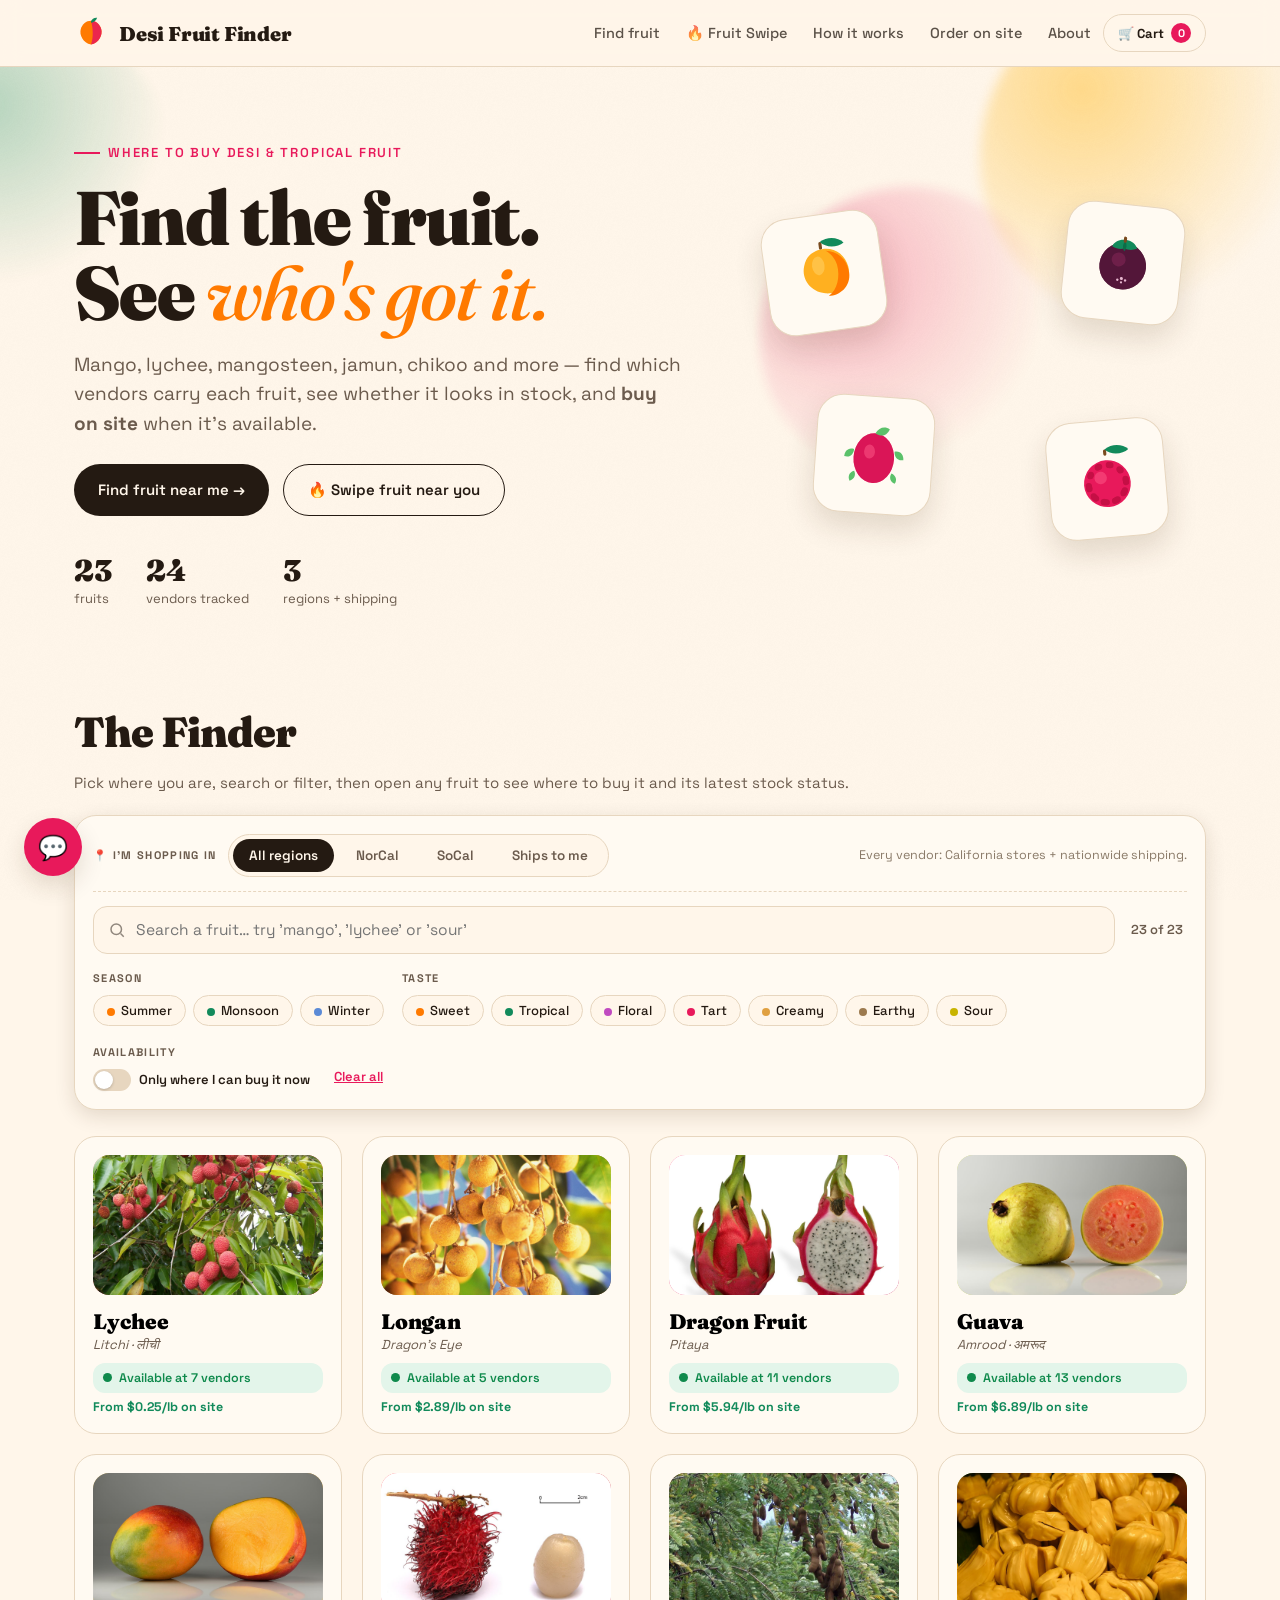
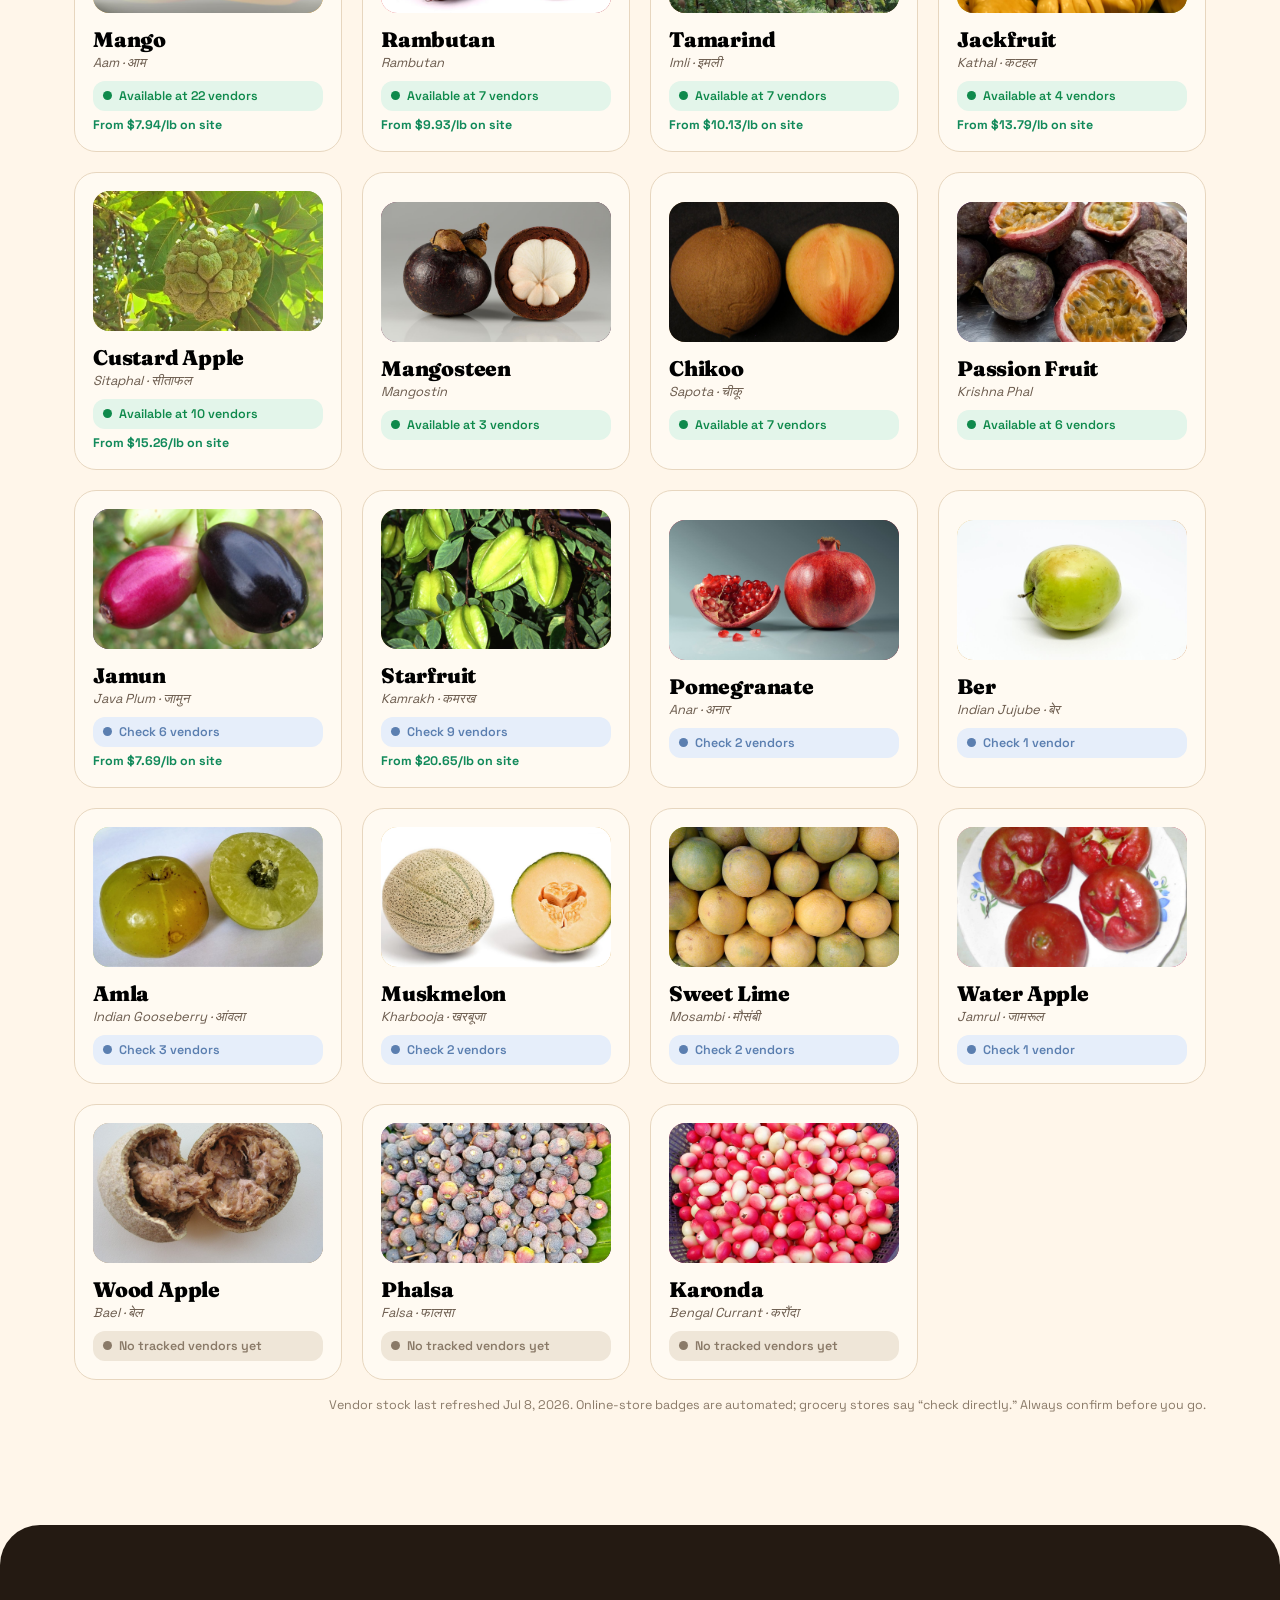
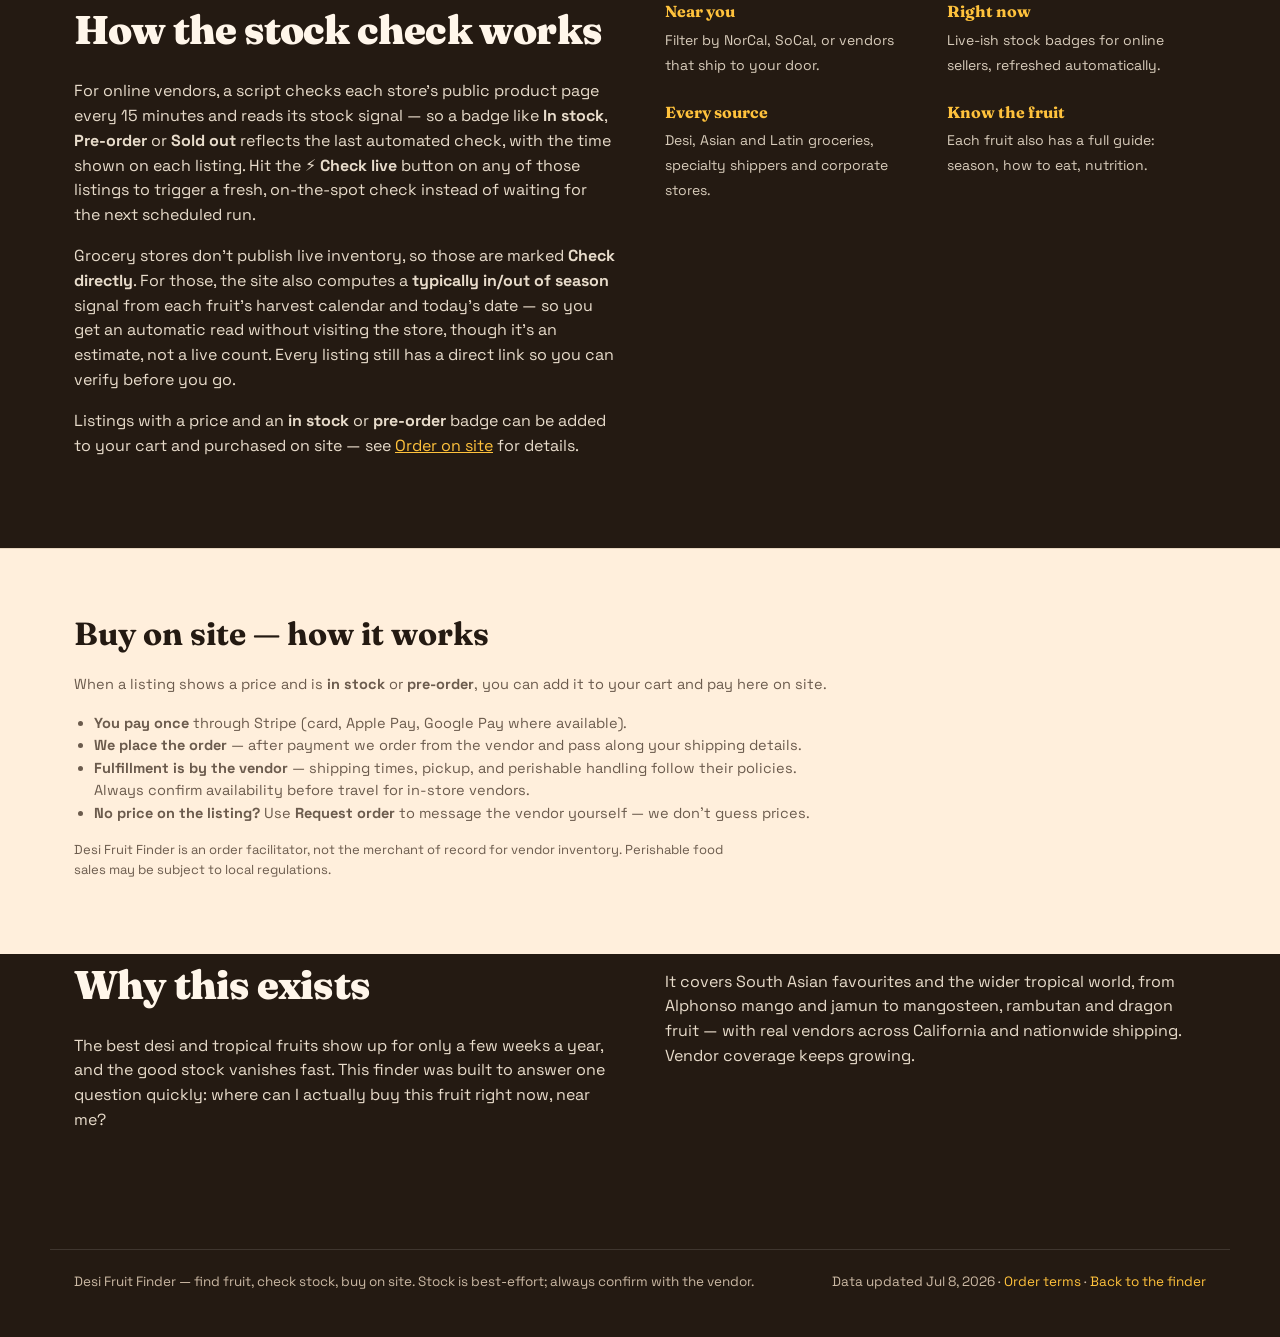
==== commit 857f38c2: "Show only on-site prices and remove fee disclosures from the site Co-authored-by: Cursor <cursoragen" ====
--- a/index.html
+++ b/index.html
@@ -350,7 +350,7 @@
     <div>
       <span class="eyebrow">Where to buy desi &amp; tropical fruit</span>
       <h1 class="display">Find the fruit.<br>See <em>who's got it.</em></h1>
-      <p class="lead">Mango, lychee, mangosteen, jamun, chikoo and more — find which vendors carry each fruit, see whether it looks in stock, and <b>buy on site</b> at the vendor's price plus a 5% brokerage fee.</p>
+      <p class="lead">Mango, lychee, mangosteen, jamun, chikoo and more — find which vendors carry each fruit, see whether it looks in stock, and <b>buy on site</b> when it's available.</p>
       <div class="hero-cta">
         <a class="btn btn-primary" href="#finder">Find fruit near me →</a>
         <button class="btn btn-ghost" id="heroSwipeBtn">🔥 Swipe fruit near you</button>
@@ -404,7 +404,7 @@
       <h2>How the stock check works</h2>
       <p>For online vendors, a script checks each store's public product page every 15 minutes and reads its stock signal — so a badge like <b>In stock</b>, <b>Pre-order</b> or <b>Sold out</b> reflects the last automated check, with the time shown on each listing. Hit the <b>⚡ Check live</b> button on any of those listings to trigger a fresh, on-the-spot check instead of waiting for the next scheduled run.</p>
       <p>Grocery stores don't publish live inventory, so those are marked <b>Check directly</b>. For those, the site also computes a <b>typically in/out of season</b> signal from each fruit's harvest calendar and today's date — so you get an automatic read without visiting the store, though it's an estimate, not a live count. Every listing still has a direct link so you can verify before you go.</p>
-      <p>Listings with a real price and an <b>in stock</b> or <b>pre-order</b> badge can be added to your cart and purchased on site at the vendor price plus a <b>5% brokerage fee</b> — see <a href="#order-terms" style="color:var(--sun)">Order on site</a> for details.</p>
+      <p>Listings with a price and an <b>in stock</b> or <b>pre-order</b> badge can be added to your cart and purchased on site — see <a href="#order-terms" style="color:var(--sun)">Order on site</a> for details.</p>
     </div>
     <div class="mini">
       <div class="m"><b>Near you</b><span>Filter by NorCal, SoCal, or vendors that ship to your door.</span></div>
@@ -418,10 +418,10 @@
 <section class="order-terms" id="order-terms">
   <div class="wrap">
     <h2>Buy on site — how it works</h2>
-    <p>When a vendor listing shows a real price and is <b>in stock</b> or <b>pre-order</b>, you can add it to your cart and pay here. We charge the vendor's listed price plus a <b>5% brokerage fee</b> for placing and coordinating the order.</p>
+    <p>When a listing shows a price and is <b>in stock</b> or <b>pre-order</b>, you can add it to your cart and pay here on site.</p>
     <ul>
       <li><b>You pay once</b> through Stripe (card, Apple Pay, Google Pay where available).</li>
-      <li><b>We broker the sale</b> — after payment we order from the vendor at their listed price and pass along your shipping details.</li>
+      <li><b>We place the order</b> — after payment we order from the vendor and pass along your shipping details.</li>
       <li><b>Fulfillment is by the vendor</b> — shipping times, pickup, and perishable handling follow their policies. Always confirm availability before travel for in-store vendors.</li>
       <li><b>No price on the listing?</b> Use <b>Request order</b> to message the vendor yourself — we don't guess prices.</li>
     </ul>
@@ -443,7 +443,7 @@
 
 <footer>
   <div class="wrap foot-inner">
-    <div>Desi Fruit Finder — find fruit, check stock, buy on site (5% brokerage). Stock is best-effort; always confirm with the vendor.</div>
+    <div>Desi Fruit Finder — find fruit, check stock, buy on site. Stock is best-effort; always confirm with the vendor.</div>
     <div>Data updated <span id="footUpdated">recently</span> · <a href="#order-terms">Order terms</a> · <a href="#finder">Back to the finder</a></div>
   </div>
 </footer>
@@ -568,15 +568,15 @@
 }
 let state={q:"",season:null,taste:null,region:"all",onlyAvail:false};
 
-const BROKER_RATE=0.05;
+const MARKUP_RATE=0.05;
 const CART_KEY="dff_cart_v1";
 const CHECKOUT_ENDPOINT="https://desi-fruit-check-stock.gurneetsshaheed.workers.dev/create-checkout";
 
 function canBuy(view){
   return view.price!=null&&view.price>0&&(view.status==="in_stock"||view.status==="pre_order");
 }
-function serviceFee(vendorPrice){return Math.round(vendorPrice*BROKER_RATE*100)/100;}
-function lineTotal(vendorPrice,qty){return Math.round((vendorPrice+serviceFee(vendorPrice))*qty*100)/100;}
+function sitePrice(amount){return Math.round(amount*(1+MARKUP_RATE)*100)/100;}
+function lineTotal(vendorPrice,qty){return Math.round(sitePrice(vendorPrice)*qty*100)/100;}
 
 function loadCart(){
   try{return JSON.parse(localStorage.getItem(CART_KEY)||"[]");}catch(e){return [];}
@@ -614,12 +614,9 @@
 }
 
 function cartSummary(items){
-  let vendorSub=0,feeSub=0;
-  items.forEach(i=>{
-    vendorSub+=i.vendorPrice*i.quantity;
-    feeSub+=serviceFee(i.vendorPrice)*i.quantity;
-  });
-  return {vendorSub,feeSub,grand:Math.round((vendorSub+feeSub)*100)/100};
+  let subtotal=0;
+  items.forEach(i=>{subtotal+=sitePrice(i.vendorPrice)*i.quantity;});
+  return {subtotal:Math.round(subtotal*100)/100};
 }
 
 function updateCartUI(){
@@ -668,7 +665,7 @@
   }));
 
   const s=cartSummary(items);
-  totals.innerHTML=`<div class="grand">Total: $${s.grand.toFixed(2)}</div>`;
+  totals.innerHTML=`<div class="grand">Total: $${s.subtotal.toFixed(2)}</div>`;
   checkoutBtn.disabled=false;
 }
 
@@ -778,7 +775,7 @@
 function onSitePerLb(vendorPrice,view){
   const ppl=pricePerLb(vendorPrice,view);
   if(ppl==null) return null;
-  return Math.round(ppl*(1+BROKER_RATE)*100)/100;
+  return Math.round(ppl*(1+MARKUP_RATE)*100)/100;
 }
 function sortVendorsByPrice(vs,fruitName){
   return vs.slice().sort((a,b)=>{
@@ -882,7 +879,7 @@
 
 function card(f){
   const s=summaryFor(f.name);
-  const displayPpl=s.lowestPricePerLb!=null?Math.round(s.lowestPricePerLb*(1+BROKER_RATE)*100)/100:null;
+  const displayPpl=s.lowestPricePerLb!=null?Math.round(s.lowestPricePerLb*(1+MARKUP_RATE)*100)/100:null;
   const seasonDot=SEASON_COLORS[f.season]||'#999';
   return `<button class="card" data-id="${f.id}">
     <div class="art" style="background:${f.bg}">
@@ -935,6 +932,13 @@
   if(diff<86400) return `checked ${Math.round(diff/3600)} hr ago`;
   return `checked ${Math.round(diff/86400)} day(s) ago`;
 }
+function listingPriceLabel(view){
+  if(!canBuy(view)) return "Price: check vendor";
+  const sitePpl=onSitePerLb(view.price,view);
+  const lbs=resolveWeightLbs(view);
+  const pkgNote=lbs?` · ${lbs} lb pkg`:"";
+  return sitePpl!=null?`${formatPerLb(sitePpl)} on site${pkgNote}`:"Price: check vendor";
+}
 function vendorRow(v,fruitName){
   const view=resolveVendorFruitView(v,fruitName);
   const si=STATUS_INFO[view.status]||STATUS_INFO.manual;
@@ -950,10 +954,6 @@
   const canCheckLive=view.canCheckLive;
   const varieties=v.variety_names&&v.variety_names[fruitName];
   const canPurchase=canBuy(view);
-  const ppl=pricePerLb(view.price,view);
-  const lbs=resolveWeightLbs(view);
-  const pkgNote=lbs?` · ${lbs} lb pkg`:"";
-  const sitePpl=canPurchase?onSitePerLb(view.price,view):null;
   return `<div class="vendor" data-vendor-id="${v.id}" data-fruit-name="${fruitName}">
     <div class="vendor-top">
       <div class="vendor-name">${v.name}</div>
@@ -963,8 +963,7 @@
     ${v.note?`<div class="vendor-note">${v.note}</div>`:""}
     ${v.contact?`<div class="vendor-contact">${v.contact}</div>`:""}
     ${varieties?`<div class="vendor-varieties"><span class="vv-label">Varieties carried:</span> ${varieties.map(n=>`<span class="vv-tag">${n}</span>`).join('')}</div>`:""}
-    <div class="vendor-price">${ppl!=null?`${formatPerLb(ppl)} vendor${pkgNote}`:"Price: check vendor"}</div>
-    ${canPurchase&&sitePpl!=null?`<div class="price-breakdown"><b>${formatPerLb(sitePpl)}</b> on site (incl. 5% brokerage)</div>`:""}
+    <div class="vendor-price">${listingPriceLabel(view)}</div>
     ${seasonNote}
     <div class="vendor-foot">
       <span class="checked">${view.autoChecked&&view.last_checked?relTime(view.last_checked):(view.autoChecked?"auto-checked":"manually curated")}</span>
@@ -1045,15 +1044,8 @@
       badge.className=`status-badge ${si.cls}`;
       badge.innerHTML=`<span class="sd"></span>${si.label}`;
       row.querySelector('.checked').textContent="checked just now";
-      const ppl=pricePerLb(view.price,view);
-      const lbs=resolveWeightLbs(view);
-      const pkgNote=lbs?` · ${lbs} lb pkg`:"";
-      row.querySelector('.vendor-price').textContent=ppl!=null?`${formatPerLb(ppl)} vendor${pkgNote}`:"Price: check vendor";
-      const breakdown=row.querySelector('.price-breakdown');
-      if(breakdown&&canBuy(view)){
-        const sitePpl=onSitePerLb(view.price,view);
-        if(sitePpl!=null) breakdown.innerHTML=`<b>${formatPerLb(sitePpl)}</b> on site (incl. 5% brokerage)`;
-      }
+      const priceEl=row.querySelector('.vendor-price');
+      if(priceEl) priceEl.textContent=listingPriceLabel(view);
       render();
     }
     btn.textContent="⚡ Check live";btn.disabled=false;
@@ -1234,8 +1226,8 @@
 function swipeCardHtml(pair){
   const {f,v}=pair;
   const view=resolveVendorFruitView(v,f.name);
-  const ppl=pricePerLb(view.price,view);
-  const priceText=ppl!=null?formatPerLb(ppl):"Check price →";
+  const sitePpl=canBuy(view)?onSitePerLb(view.price,view):null;
+  const priceText=sitePpl!=null?formatPerLb(sitePpl):"Check price →";
   return `<div class="swipe-card">
     <div class="sc-photo">
       <img src="images/fruit/${f.art}.jpg" alt="${f.name}" draggable="false">
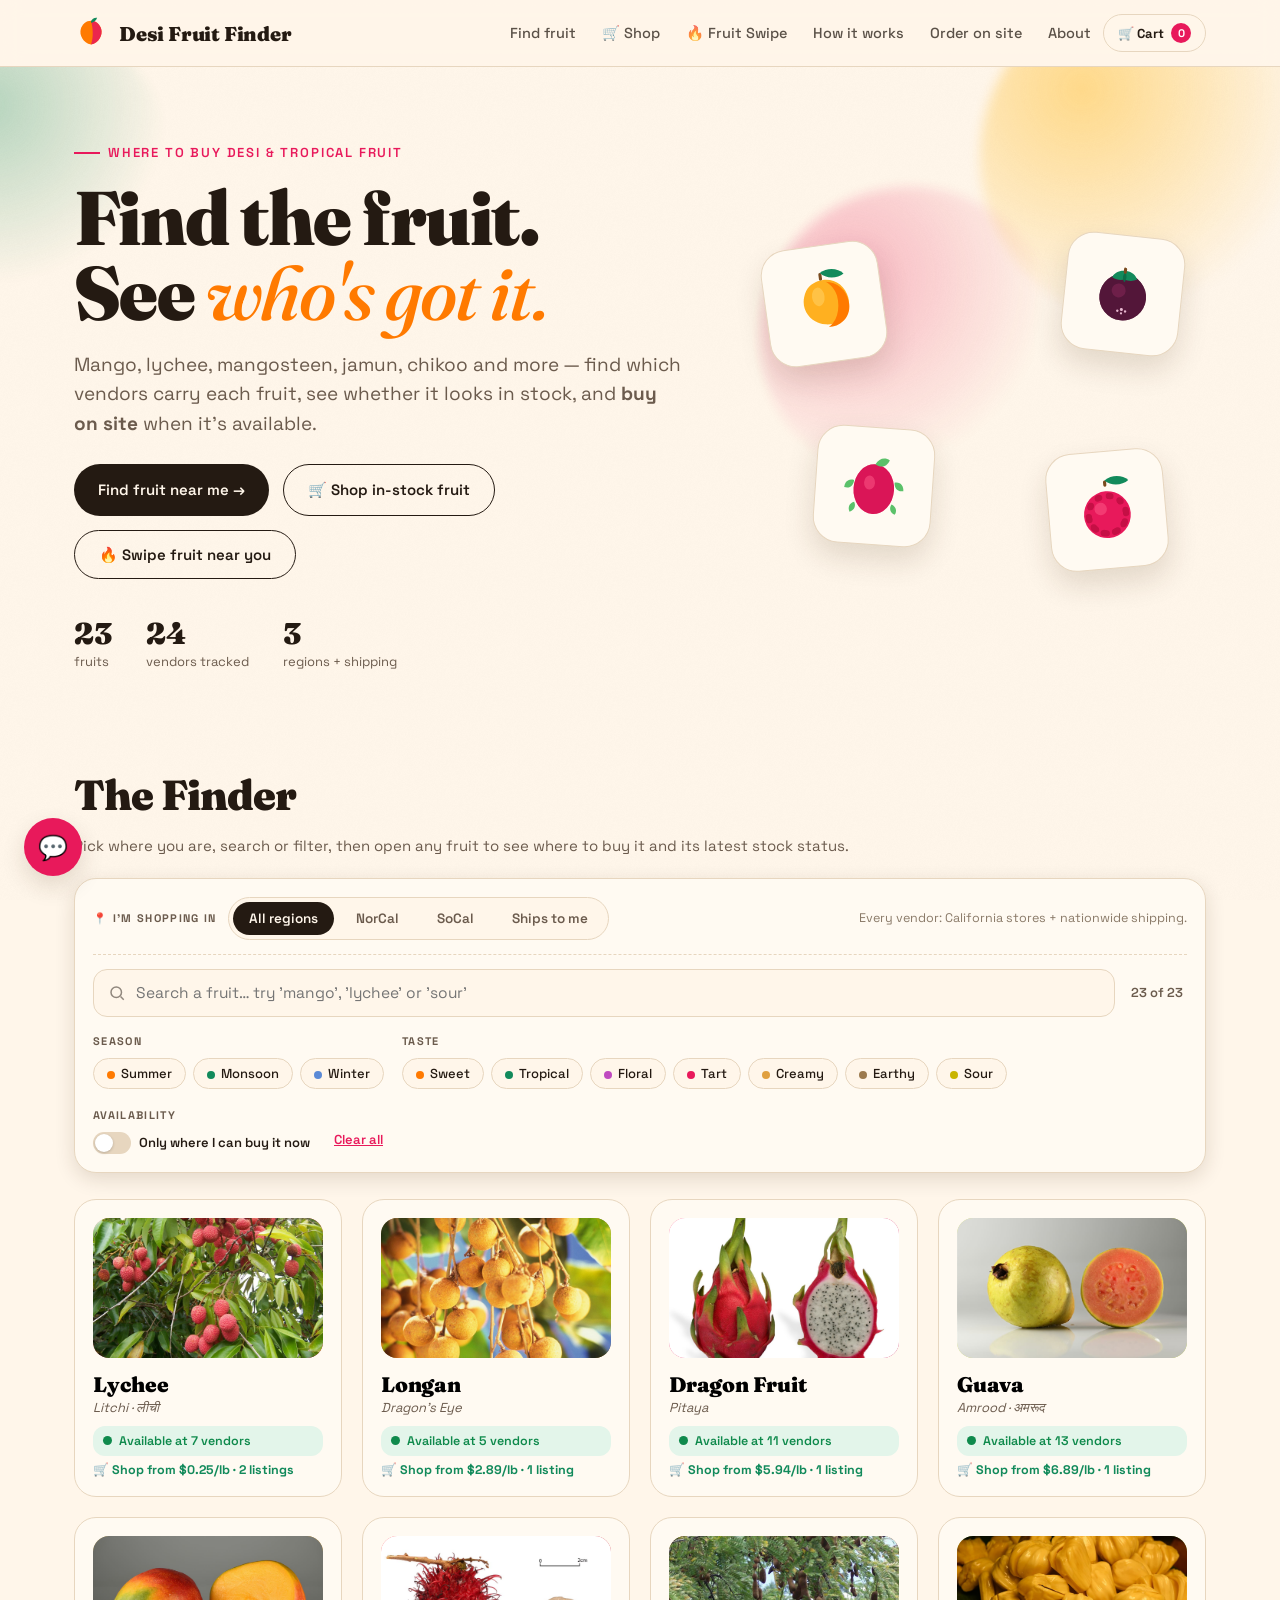
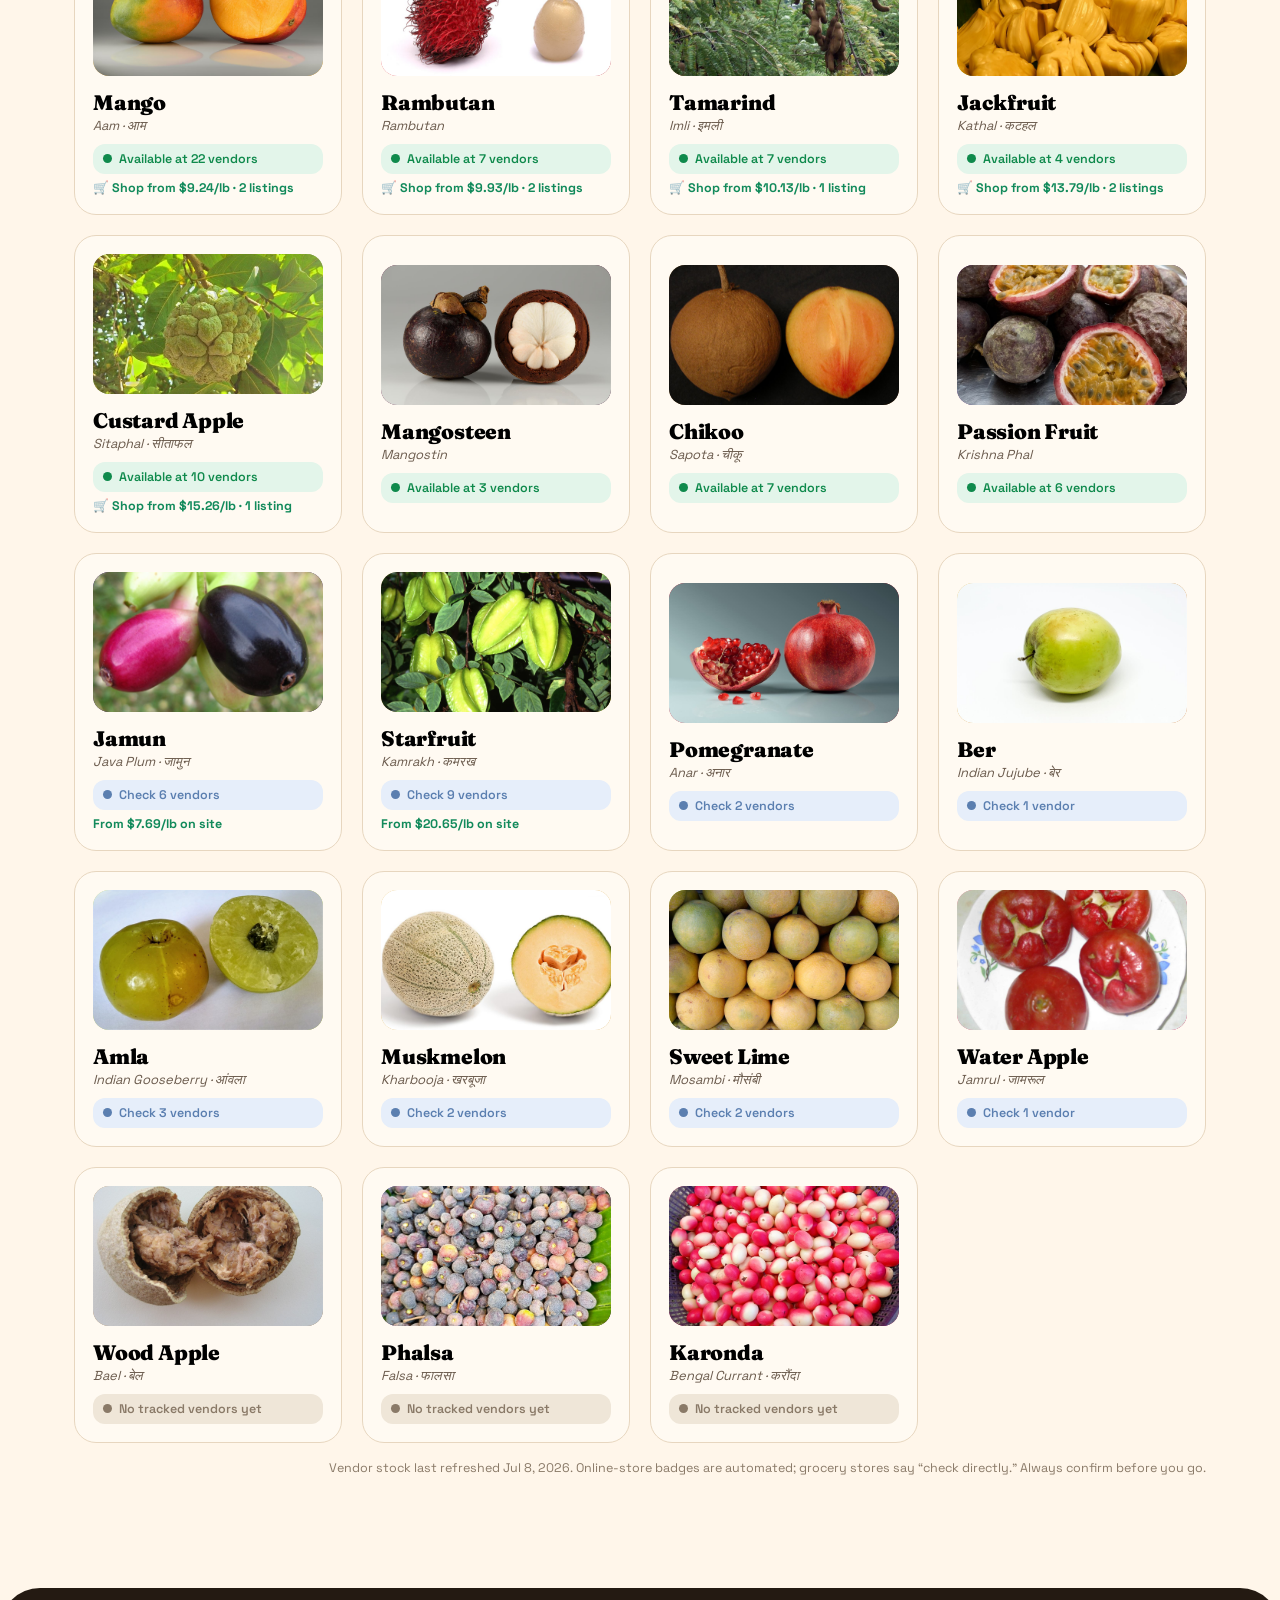
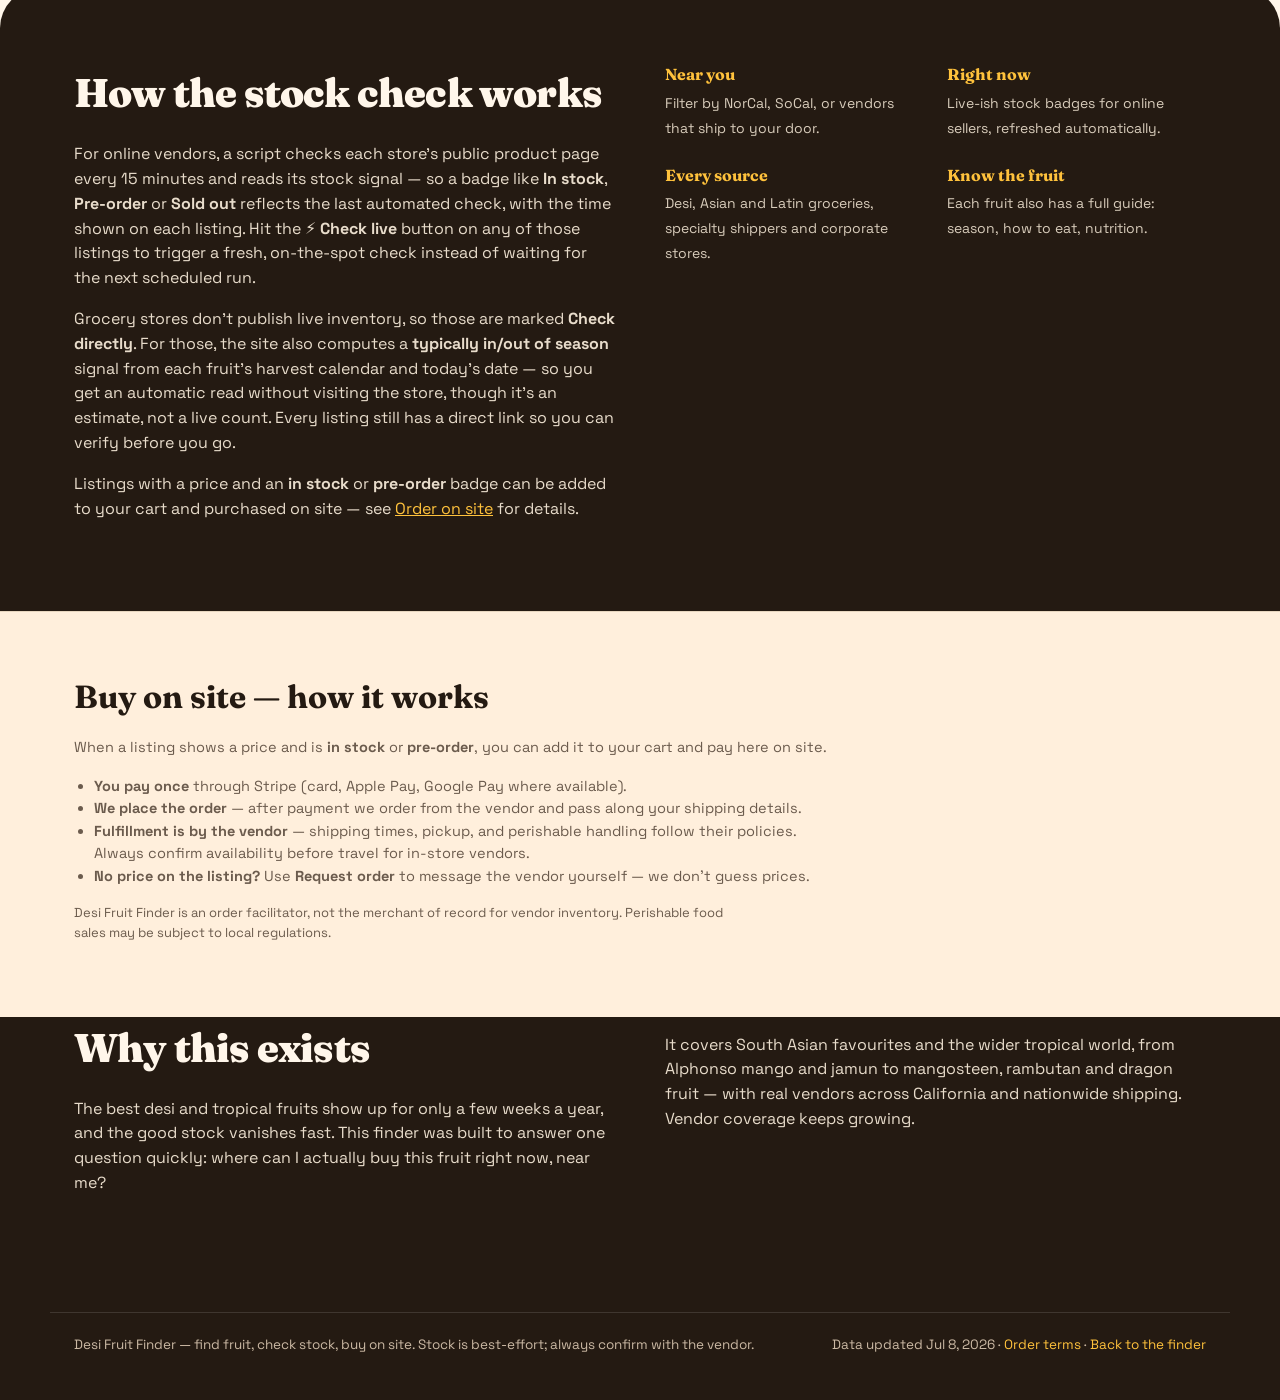
==== commit b2cb9c37: "Add variety picker, persist swipe likes, and surface on-site shopping Co-authored-by: Cursor <cursor" ====
--- a/index.html
+++ b/index.html
@@ -235,6 +235,24 @@
   .variety{background:var(--card);border:1px solid var(--line);border-radius:12px;padding:10px 12px}
   .variety-name{display:block;font-weight:700;font-size:13.5px;margin-bottom:3px}
   .variety-desc{display:block;font-size:12.5px;color:var(--ink-soft);line-height:1.4}
+  .variety-picker{margin:0 0 18px}
+  .vp-hint{margin:0 0 12px;font-size:14px;color:var(--ink-soft)}
+  .variety-pick-grid{display:grid;grid-template-columns:repeat(auto-fill,minmax(160px,1fr));gap:10px}
+  .variety-pick{border:1.5px solid var(--line);background:var(--card);border-radius:14px;padding:12px 14px;text-align:left;transition:border-color .15s,box-shadow .15s}
+  .variety-pick:hover{border-color:var(--mango);box-shadow:0 6px 16px var(--shadow)}
+  .variety-pick .vp-name{display:block;font-weight:700;font-size:14.5px;margin-bottom:4px}
+  .variety-pick .vp-meta{display:block;font-size:12px;color:var(--ink-soft);line-height:1.35}
+  .variety-pick.all{grid-column:1/-1;text-align:center;font-weight:600}
+  .variety-back{display:inline-flex;align-items:center;gap:6px;border:none;background:transparent;color:var(--guava);font-weight:700;font-size:13px;padding:0;margin:0 0 12px;cursor:pointer}
+  .shop-banner{background:linear-gradient(135deg,#e3f5ea,#fffaf2);border:1px solid #b8e6cc;border-radius:14px;padding:12px 14px;margin:0 0 14px;font-size:13.5px;color:var(--ink-soft)}
+  .shop-banner b{color:var(--leaf)}
+  .card-shop{color:var(--leaf)}
+  .swipe-liked-panel{width:100%;max-width:380px;background:rgba(255,255,255,.1);border:1px solid rgba(255,255,255,.18);border-radius:16px;padding:12px;margin-top:8px;max-height:180px;overflow:auto}
+  .swipe-liked-panel h4{margin:0 0 8px;font-size:13px;color:#fff;font-weight:700}
+  .swipe-liked-item{display:flex;align-items:center;justify-content:space-between;gap:8px;padding:8px 0;border-bottom:1px solid rgba(255,255,255,.12);font-size:12.5px;color:#fff}
+  .swipe-liked-item:last-child{border-bottom:none}
+  .swipe-liked-item button{border:none;background:rgba(255,255,255,.18);color:#fff;border-radius:100px;padding:5px 10px;font-size:11.5px;font-weight:700}
+  .swipe-tally{cursor:pointer}
   .enc-toggle{background:transparent;border:1.5px solid var(--line);border-radius:100px;padding:9px 16px;font-size:13.5px;font-weight:600;color:var(--ink-soft);margin-top:4px}
   .enc-toggle:hover{border-color:var(--ink);color:var(--ink)}
   .enc[hidden]{display:none}
@@ -334,6 +352,7 @@
     <div class="top-actions">
       <nav>
         <a href="#finder">Find fruit</a>
+        <a href="#finder" id="navShop">🛒 Shop</a>
         <a href="#" id="navSwipe">🔥 Fruit Swipe</a>
         <a href="#how">How it works</a>
         <a href="#order-terms">Order on site</a>
@@ -353,6 +372,7 @@
       <p class="lead">Mango, lychee, mangosteen, jamun, chikoo and more — find which vendors carry each fruit, see whether it looks in stock, and <b>buy on site</b> when it's available.</p>
       <div class="hero-cta">
         <a class="btn btn-primary" href="#finder">Find fruit near me →</a>
+        <button class="btn btn-ghost" id="heroShopBtn">🛒 Shop in-stock fruit</button>
         <button class="btn btn-ghost" id="heroSwipeBtn">🔥 Swipe fruit near you</button>
       </div>
       <div class="stat-strip">
@@ -456,14 +476,18 @@
   <button class="swipe-close" id="swipeClose" aria-label="Close">✕</button>
   <div class="swipe-header">
     <span class="swipe-title">🔥 Fruit Swipe</span>
-    <span class="swipe-tally"><span id="swipeLikedCount">0</span> liked</span>
+    <span class="swipe-tally" id="swipeTally" title="View your liked fruit">❤️ <span id="swipeLikedCount">0</span> liked</span>
+  </div>
+  <div class="swipe-liked-panel" id="swipeLikedPanel" hidden>
+    <h4>Your liked fruit</h4>
+    <div id="swipeLikedList"></div>
   </div>
   <div class="swipe-stack" id="swipeStack"></div>
   <div class="swipe-actions">
     <button class="swipe-action-btn pass" id="swipePassBtn" aria-label="Pass">✕</button>
     <button class="swipe-action-btn like" id="swipeLikeBtn" aria-label="Like">❤️</button>
   </div>
-  <p class="swipe-hint">Drag a card, or use the buttons — it loops forever.</p>
+  <p class="swipe-hint">Drag or tap ❤️/✕ — likes are saved. Tap the ❤️ count to view them.</p>
 </div>
 
 <button class="to-top" id="toTop" aria-label="Back to top">↑</button>
@@ -570,6 +594,7 @@
 
 const MARKUP_RATE=0.05;
 const CART_KEY="dff_cart_v1";
+const SWIPE_LIKES_KEY="dff_swipe_likes_v1";
 const CHECKOUT_ENDPOINT="https://desi-fruit-check-stock.gurneetsshaheed.workers.dev/create-checkout";
 
 function canBuy(view){
@@ -879,8 +904,12 @@
 
 function card(f){
   const s=summaryFor(f.name);
+  const buy=buyableSummaryFor(f.name);
   const displayPpl=s.lowestPricePerLb!=null?Math.round(s.lowestPricePerLb*(1+MARKUP_RATE)*100)/100:null;
   const seasonDot=SEASON_COLORS[f.season]||'#999';
+  const priceLine=buy.count
+    ?`<div class="card-price card-shop">🛒 Shop from ${buy.lowestPpl!=null?formatPerLb(buy.lowestPpl):'listed price'} · ${buy.count} listing${buy.count===1?'':'s'}</div>`
+    :(displayPpl!=null?`<div class="card-price">From ${formatPerLb(displayPpl)} on site</div>`:"");
   return `<button class="card" data-id="${f.id}">
     <div class="art" style="background:${f.bg}">
       <span class="season-tag"><span style="display:inline-block;width:7px;height:7px;border-radius:50%;background:${seasonDot};margin-right:5px;vertical-align:middle"></span>${f.season}</span>
@@ -890,7 +919,7 @@
     <h3>${f.name}</h3>
     <div class="local">${f.local}</div>
     <div class="avail ${s.kind}"><span class="adot"></span>${s.label}</div>
-    ${displayPpl!=null?`<div class="card-price">From ${formatPerLb(displayPpl)} on site</div>`:""}
+    ${priceLine}
   </button>`;
 }
 
@@ -931,6 +960,91 @@
   if(diff<3600) return `checked ${Math.max(1,Math.round(diff/60))} min ago`;
   if(diff<86400) return `checked ${Math.round(diff/3600)} hr ago`;
   return `checked ${Math.round(diff/86400)} day(s) ago`;
+}
+function buyableSummaryFor(fruitName){
+  let count=0, lowestPpl=null;
+  vendorsFor(fruitName).forEach(v=>{
+    const view=resolveVendorFruitView(v,fruitName);
+    if(!canBuy(view)) return;
+    count++;
+    const ppl=onSitePerLb(view.price,view);
+    if(ppl!=null&&(lowestPpl===null||ppl<lowestPpl)) lowestPpl=ppl;
+  });
+  return {count,lowestPpl};
+}
+function normalizeVarietyName(name){return String(name||'').trim().toLowerCase().replace(/[^a-z0-9]+/g,'');}
+function varietyNamesForVendor(v,fruitName){
+  return (v.variety_names&&v.variety_names[fruitName])||[];
+}
+function vendorCarriesVariety(v,fruitName,varietyName){
+  if(!varietyName) return true;
+  const q=normalizeVarietyName(varietyName);
+  const names=varietyNamesForVendor(v,fruitName);
+  if(!names.length) return false;
+  return names.some(n=>{
+    const nn=normalizeVarietyName(n);
+    return nn===q||nn.includes(q)||q.includes(nn);
+  });
+}
+function collectVarietiesForFruit(fruit){
+  const map=new Map();
+  (fruit.varieties||[]).forEach(v=>map.set(normalizeVarietyName(v.n),{name:v.n,desc:v.d}));
+  vendorsFor(fruit.name).forEach(v=>{
+    varietyNamesForVendor(v,fruit.name).forEach(n=>{
+      const key=normalizeVarietyName(n);
+      if(!map.has(key)) map.set(key,{name:n,desc:null});
+    });
+  });
+  return [...map.values()].sort((a,b)=>{
+    const ca=vendorsFor(fruit.name).filter(v=>vendorCarriesVariety(v,fruit.name,a.name)).length;
+    const cb=vendorsFor(fruit.name).filter(v=>vendorCarriesVariety(v,fruit.name,b.name)).length;
+    return cb-ca||a.name.localeCompare(b.name);
+  });
+}
+function varietyVendorCount(fruitName,varietyName){
+  return vendorsFor(fruitName).filter(v=>vendorCarriesVariety(v,fruitName,varietyName)).length;
+}
+function swipeLikeKey(pair){return `${pair.v.id}::${pair.f.name}`;}
+function loadSwipeLikes(){
+  try{return JSON.parse(localStorage.getItem(SWIPE_LIKES_KEY)||'[]');}catch(e){return [];}
+}
+function saveSwipeLikes(likes){localStorage.setItem(SWIPE_LIKES_KEY,JSON.stringify(likes));}
+function addSwipeLike(pair){
+  const likes=loadSwipeLikes();
+  const key=swipeLikeKey(pair);
+  if(likes.some(l=>l.key===key)) return;
+  likes.unshift({key,vendorId:pair.v.id,vendorName:pair.v.name,fruitName:pair.f.name,fruitId:pair.f.id,at:Date.now()});
+  saveSwipeLikes(likes.slice(0,100));
+  syncSwipeLikedUI();
+}
+function removeSwipeLike(key){
+  saveSwipeLikes(loadSwipeLikes().filter(l=>l.key!==key));
+  syncSwipeLikedUI();
+}
+function syncSwipeLikedUI(){
+  const likes=loadSwipeLikes();
+  const countEl=document.getElementById('swipeLikedCount');
+  if(countEl) countEl.textContent=String(likes.length);
+  const listEl=document.getElementById('swipeLikedList');
+  const panel=document.getElementById('swipeLikedPanel');
+  if(!listEl||!panel) return;
+  if(!likes.length){
+    listEl.innerHTML='<div style="font-size:12.5px;color:rgba(255,255,255,.75)">Like cards with ❤️ — they stay saved here.</div>';
+    return;
+  }
+  listEl.innerHTML=likes.map(l=>`
+    <div class="swipe-liked-item">
+      <span>${l.fruitName} · ${l.vendorName}</span>
+      <span style="display:flex;gap:6px">
+        <button type="button" class="swipe-open-liked" data-fruit-id="${l.fruitId}">Shop</button>
+        <button type="button" class="swipe-remove-liked" data-like-key="${l.key}">✕</button>
+      </span>
+    </div>`).join('');
+  listEl.querySelectorAll('.swipe-open-liked').forEach(b=>b.addEventListener('click',()=>{
+    closeSwipeView();
+    openModal(b.dataset.fruitId);
+  }));
+  listEl.querySelectorAll('.swipe-remove-liked').forEach(b=>b.addEventListener('click',()=>removeSwipeLike(b.dataset.likeKey)));
 }
 function listingPriceLabel(view){
   if(!canBuy(view)) return "Price: check vendor";
@@ -1090,12 +1204,66 @@
     copiedNote.hidden=true;
   });
 }
-function openModal(id){
+function renderVarietyPicker(f){
+  const varieties=collectVarietiesForFruit(f);
+  if(!varieties.length) return null;
+  return `
+    <div class="variety-picker">
+      <p class="vp-hint">Pick a variety first — then we'll show vendors that carry it in ${REGION_LABEL[state.region]}.</p>
+      <div class="variety-pick-grid">
+        ${varieties.map(v=>{
+          const n=varietyVendorCount(f.name,v.name);
+          return `<button type="button" class="variety-pick" data-variety="${v.name.replace(/"/g,'&quot;')}">
+            <span class="vp-name">${v.name}</span>
+            <span class="vp-meta">${n?`${n} vendor${n===1?'':'s'} near you`: 'No tracked vendors yet'}${v.desc?` · ${v.desc.split('—')[0].trim()}`:''}</span>
+          </button>`;
+        }).join('')}
+        <button type="button" class="variety-pick all" data-variety="">Show all varieties</button>
+      </div>
+    </div>`;
+}
+function renderVendorSection(f,selectedVariety){
+  let vs=sortVendorsByPrice(vendorsFor(f.name),f.name);
+  if(selectedVariety) vs=vs.filter(v=>vendorCarriesVariety(v,f.name,selectedVariety));
+  const buyable=vs.filter(v=>canBuy(resolveVendorFruitView(v,f.name))).length;
+  const backBtn=collectVarietiesForFruit(f).length
+    ?`<button type="button" class="variety-back" data-fruit-id="${f.id}">← All varieties</button>`
+    :"";
+  const varietyLabel=selectedVariety?`<span class="ctx"> · ${selectedVariety}</span>`:"";
+  const shopBanner=buyable?`<div class="shop-banner"><b>Buy on site</b> — add to cart and pay through Stripe. We place the order with the vendor for you.</div>`:"";
+  const buyBody=vs.length
+    ?`${shopBanner}<div class="vendor-list">${vs.map(v=>vendorRow(v,f.name)).join('')}</div>`
+    :`<div class="no-vendors"><b>No vendors carry ${selectedVariety?`${selectedVariety} `:''}${f.name} in ${REGION_LABEL[state.region]} yet.</b><br>Try <b>All regions</b>, another variety, or <b>Ships to me</b>.</div>`;
+  return {html:`${backBtn}
+      <div class="buy-head">
+        <h4>Where to buy${selectedVariety?` · ${selectedVariety}`:''}</h4>
+        <span class="ctx">Showing ${REGION_LABEL[state.region]} · ${vs.length} vendor${vs.length===1?'':'s'}${varietyLabel}</span>
+      </div>
+      ${buyBody}`, vendorCount:vs.length};
+}
+function bindModalActions(root){
+  root.querySelector('.close-x')?.addEventListener('click',closeModal);
+  root.querySelectorAll('.check-live-btn').forEach(b=>b.addEventListener('click',onCheckLive));
+  root.querySelectorAll('.buy-btn').forEach(b=>b.addEventListener('click',onBuyClick));
+  root.querySelectorAll('.request-btn').forEach(b=>b.addEventListener('click',onToggleRequestForm));
+  root.querySelectorAll('.request-copy-btn').forEach(b=>b.addEventListener('click',onPrepareRequest));
+  root.querySelectorAll('.variety-pick').forEach(b=>b.addEventListener('click',()=>{
+    const fruitId=root.dataset.fruitId;
+    openModal(fruitId,b.dataset.variety);
+  }));
+  root.querySelectorAll('.variety-back').forEach(b=>b.addEventListener('click',()=>openModal(b.dataset.fruitId)));
+}
+function openModal(id,selectedVariety){
   const f=FRUITS.find(x=>x.id===id);if(!f)return;
-  const vs=sortVendorsByPrice(vendorsFor(f.name),f.name);
-  const buyBody = vs.length
-    ? `<div class="vendor-list">${vs.map(v=>vendorRow(v,f.name)).join('')}</div>`
-    : `<div class="no-vendors"><b>No tracked vendors carry ${f.name} in ${REGION_LABEL[state.region]} yet.</b><br>Try switching to <b>All regions</b> or <b>Ships to me</b> — vendor coverage keeps growing.</div>`;
+  const varieties=collectVarietiesForFruit(f);
+  const atVarietyPicker=arguments.length<2&&varieties.length>0;
+  let buySection;
+  if(atVarietyPicker){
+    buySection=renderVarietyPicker(f);
+  }else{
+    buySection=renderVendorSection(f,selectedVariety||null).html;
+  }
+  modal.dataset.fruitId=f.id;
   modal.innerHTML=`
     <button class="close-x" aria-label="Close">✕</button>
     <div class="m-hero">
@@ -1110,11 +1278,7 @@
       </div>
     </div>
     <div class="m-body">
-      <div class="buy-head">
-        <h4>Where to buy</h4>
-        <span class="ctx">Showing ${REGION_LABEL[state.region]} · ${vs.length} vendor${vs.length===1?"":"s"}</span>
-      </div>
-      ${buyBody}
+      ${buySection}
       <hr class="m-divider">
       <div class="m-facts">
         <div class="fact"><div class="k">Season</div><div class="v">${f.season}</div></div>
@@ -1131,11 +1295,7 @@
     </div>`;
   scrim.classList.add('open');
   document.body.style.overflow='hidden';
-  modal.querySelector('.close-x').addEventListener('click',closeModal);
-  modal.querySelectorAll('.check-live-btn').forEach(b=>b.addEventListener('click',onCheckLive));
-  modal.querySelectorAll('.buy-btn').forEach(b=>b.addEventListener('click',onBuyClick));
-  modal.querySelectorAll('.request-btn').forEach(b=>b.addEventListener('click',onToggleRequestForm));
-  modal.querySelectorAll('.request-copy-btn').forEach(b=>b.addEventListener('click',onPrepareRequest));
+  bindModalActions(modal);
   const enc=modal.querySelector('#enc'), encBtn=modal.querySelector('#encToggle');
   encBtn.addEventListener('click',()=>{const h=enc.hasAttribute('hidden');if(h){enc.removeAttribute('hidden');encBtn.textContent="Hide the full fruit guide ↑";}else{enc.setAttribute('hidden','');encBtn.textContent="Read the full fruit guide ↓";}});
   modal.scrollTop=0;
@@ -1200,7 +1360,7 @@
 });
 
 // ---- Fruit Swipe: an endless Tinder-style deck of (fruit, vendor) profiles ----
-let swipeDeck=[], swipeLiked=0;
+let swipeDeck=[];
 const swipeScrim=document.getElementById('swipeScrim');
 const swipeStack=document.getElementById('swipeStack');
 
@@ -1304,10 +1464,7 @@
   const flyX=direction==='like'?900:-900;
   card.style.transform=`translate(${flyX}px, -40px) rotate(${direction==='like'?30:-30}deg)`;
   card.style.opacity='0';
-  if(direction==='like'){
-    swipeLiked++;
-    document.getElementById('swipeLikedCount').textContent=swipeLiked;
-  }
+  if(direction==='like'&&card._pair) addSwipeLike(card._pair);
   setTimeout(()=>{
     card.remove();
     refillSwipeStack();
@@ -1323,22 +1480,39 @@
   swipeStack.innerHTML='';
   buildSwipeDeck();
   refillSwipeStack();
+  syncSwipeLikedUI();
   swipeScrim.classList.add('open');
   document.body.style.overflow='hidden';
 }
 function closeSwipeView(){
   swipeScrim.classList.remove('open');
+  document.getElementById('swipeLikedPanel').hidden=true;
   document.body.style.overflow='';
 }
+function openShopFinder(){
+  state.onlyAvail=true;
+  const toggle=document.getElementById('availToggle');
+  if(toggle) toggle.checked=true;
+  syncChips();
+  render();
+  document.getElementById('finder').scrollIntoView({behavior:'smooth'});
+}
 document.getElementById('navSwipe').addEventListener('click',(e)=>{e.preventDefault();openSwipeView();});
+document.getElementById('navShop').addEventListener('click',(e)=>{e.preventDefault();openShopFinder();});
 document.getElementById('heroSwipeBtn').addEventListener('click',openSwipeView);
+document.getElementById('heroShopBtn').addEventListener('click',openShopFinder);
 document.getElementById('swipeClose').addEventListener('click',closeSwipeView);
 document.getElementById('swipePassBtn').addEventListener('click',()=>programmaticSwipe('pass'));
 document.getElementById('swipeLikeBtn').addEventListener('click',()=>programmaticSwipe('like'));
+document.getElementById('swipeTally').addEventListener('click',()=>{
+  const panel=document.getElementById('swipeLikedPanel');
+  panel.hidden=!panel.hidden;
+  syncSwipeLikedUI();
+});
 document.addEventListener('keydown',(e)=>{if(e.key==='Escape'&&swipeScrim.classList.contains('open'))closeSwipeView();});
 
 function fmtDate(iso){try{return new Date(iso).toLocaleDateString(undefined,{year:'numeric',month:'short',day:'numeric'});}catch(e){return "recently";}}
-function boot(){buildFilters();regionNote.textContent=REGION_HINT.all;render();updateCartUI();}
+function boot(){buildFilters();regionNote.textContent=REGION_HINT.all;render();updateCartUI();syncSwipeLikedUI();}
 document.getElementById('cartToggle').addEventListener('click',openCart);
 document.getElementById('cartClose').addEventListener('click',closeCart);
 document.getElementById('cartScrim').addEventListener('click',e=>{if(e.target===document.getElementById('cartScrim'))closeCart();});
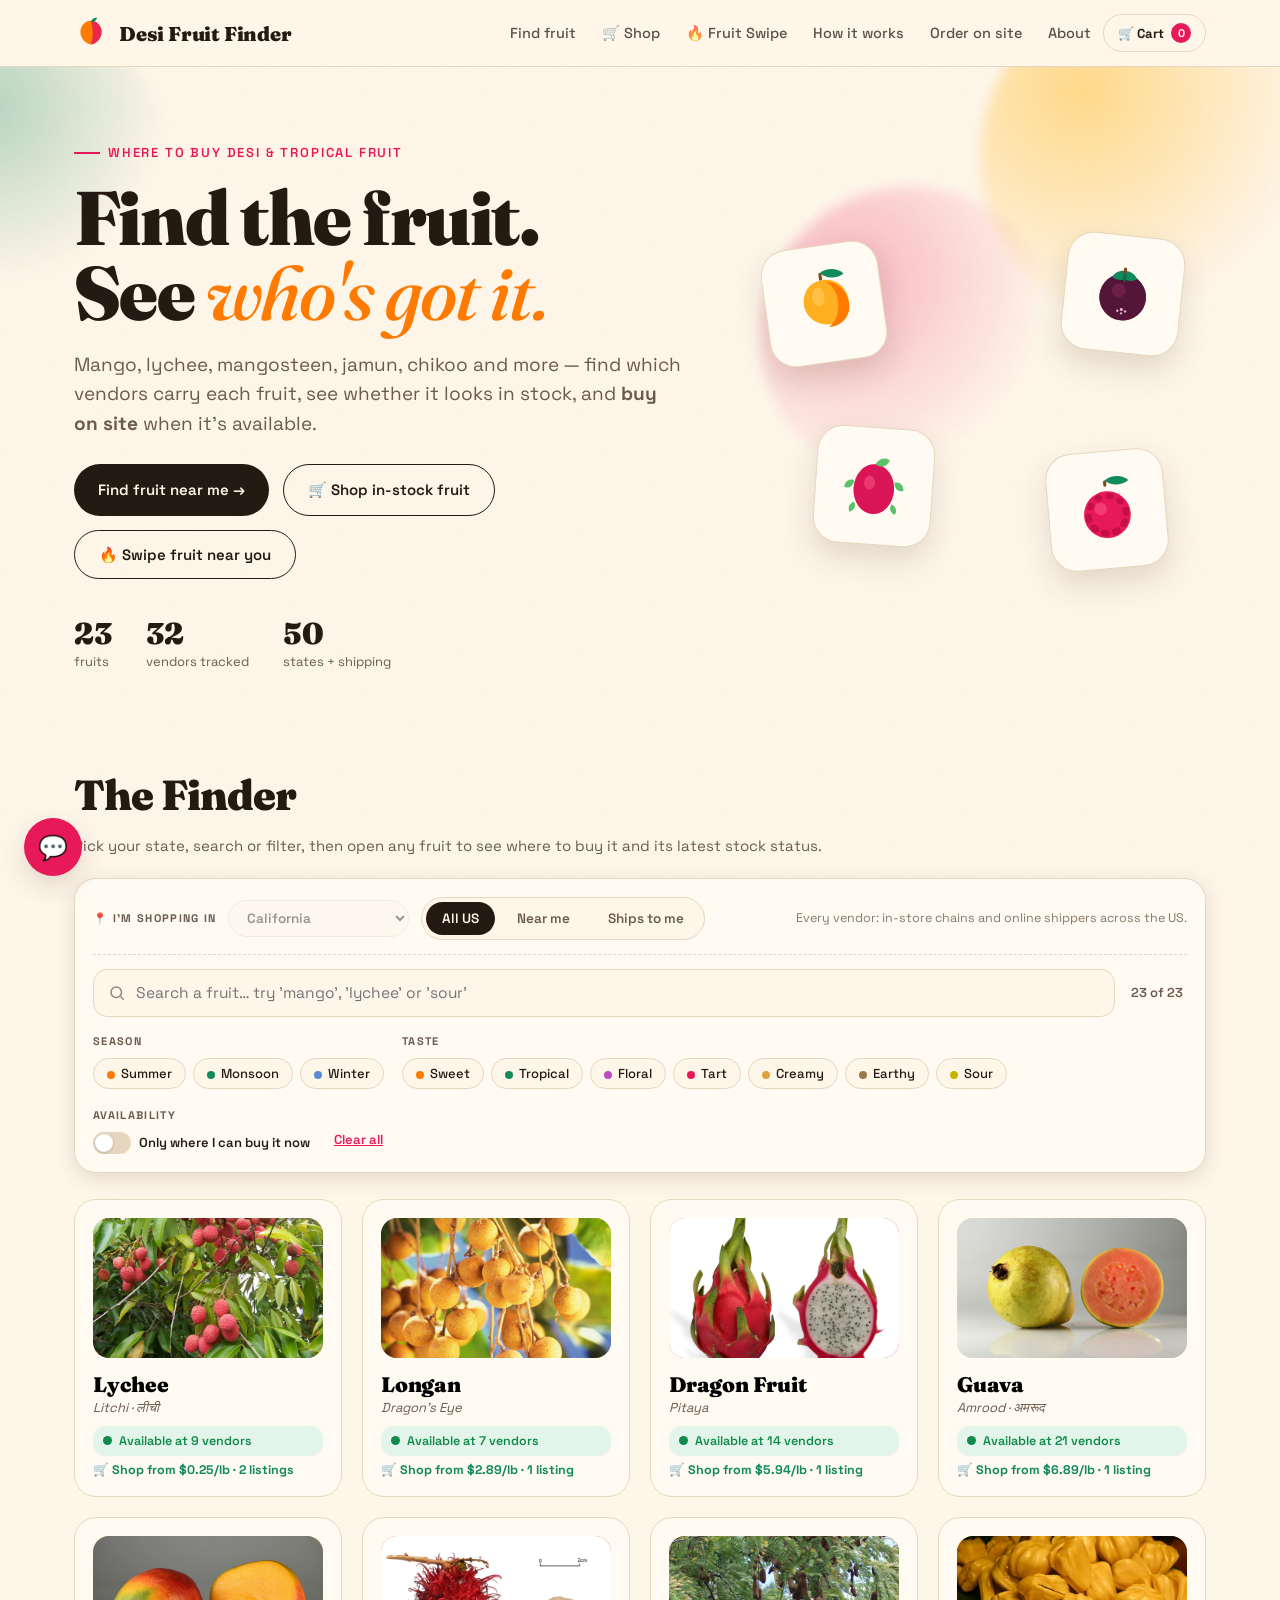
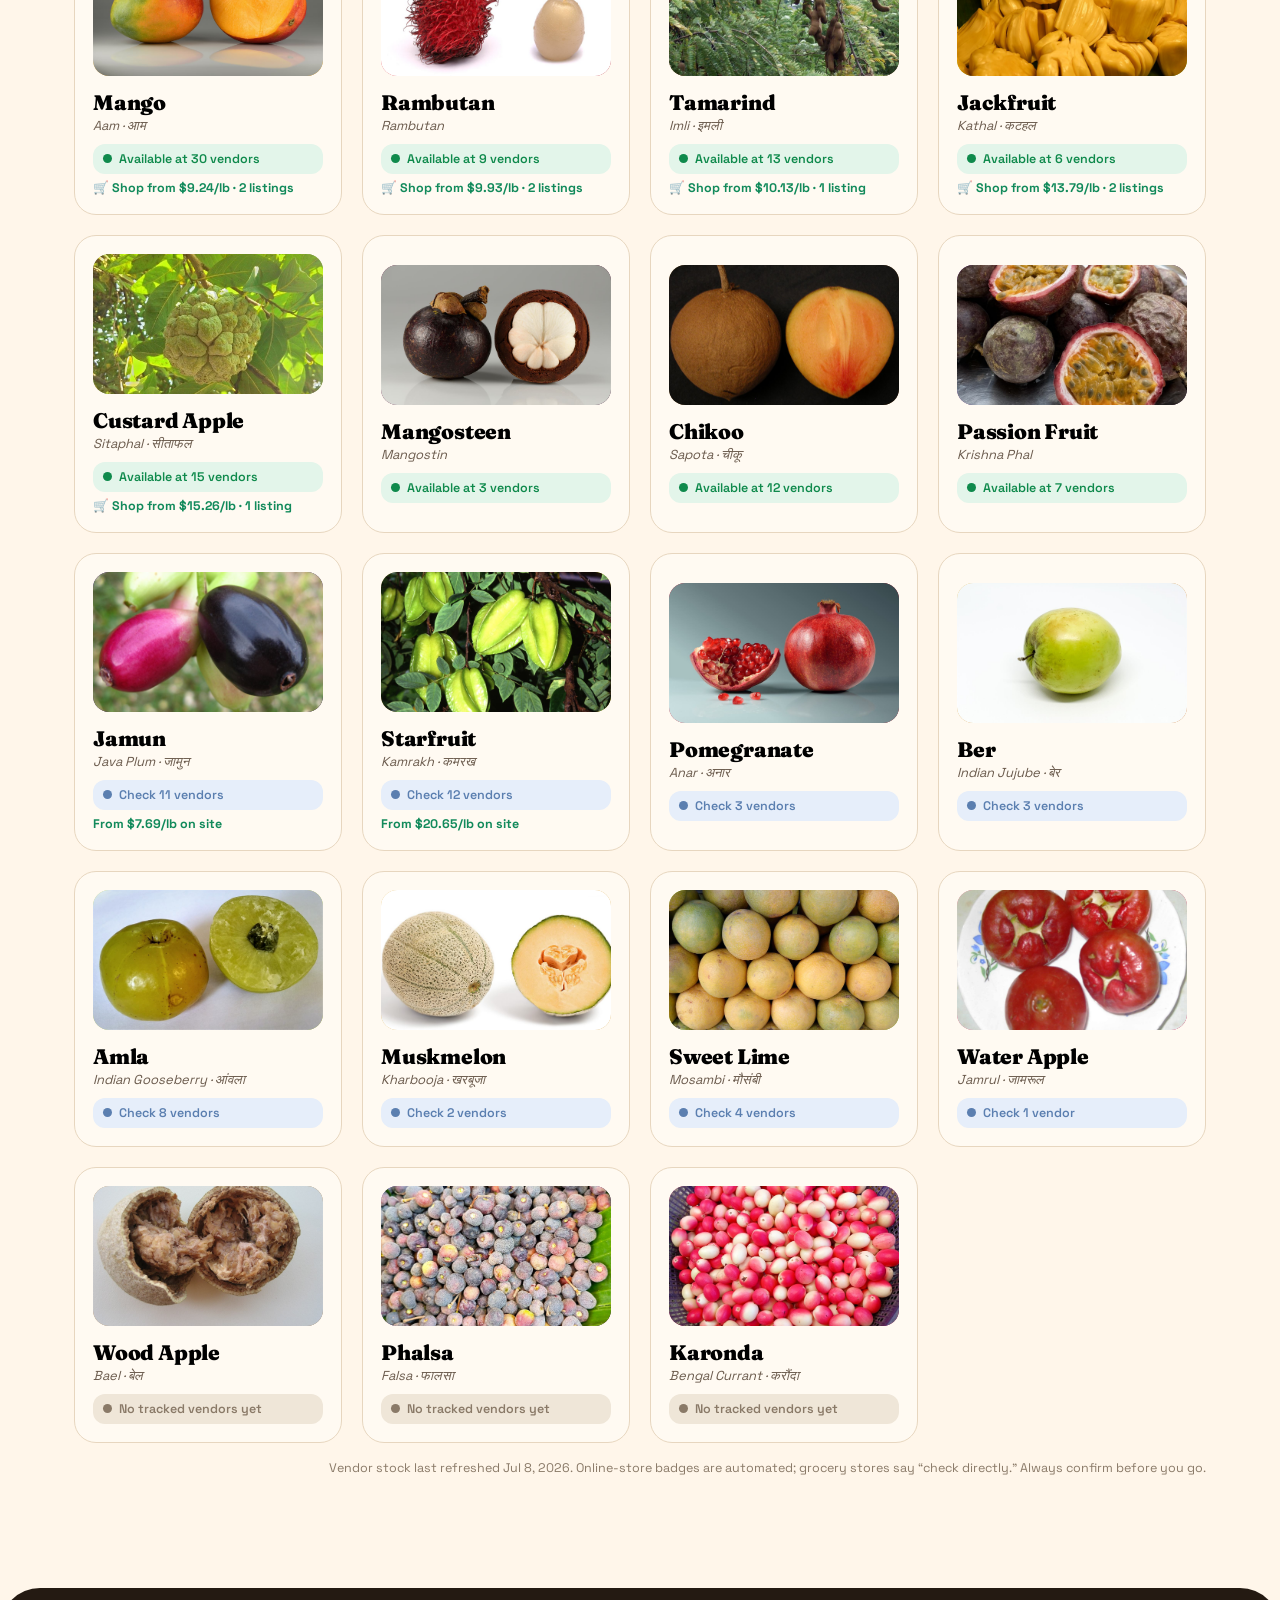
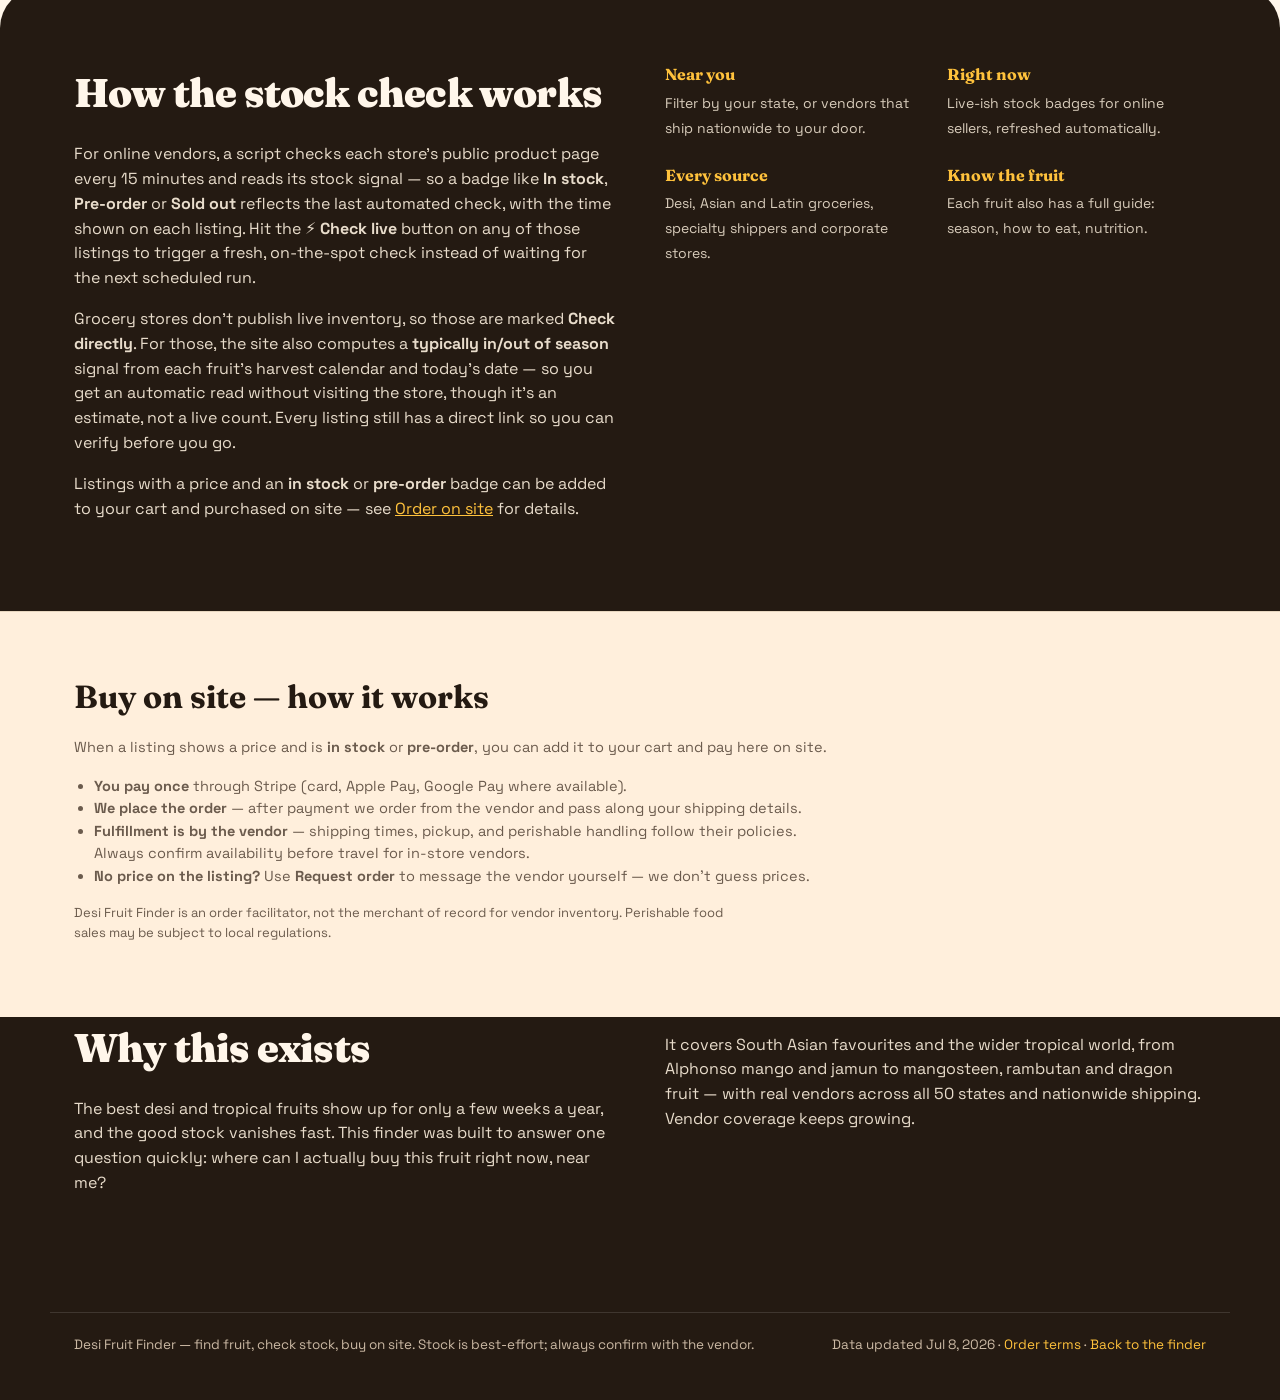
==== commit 02f8e2fa: "Expand site to nationwide US coverage with state picker and new vendors. Replace California-only reg" ====
--- a/index.html
+++ b/index.html
@@ -4,7 +4,7 @@
 <meta charset="UTF-8" />
 <meta name="viewport" content="width=device-width, initial-scale=1.0" />
 <title>Desi Fruit Finder — Where to buy desi & tropical fruit near you</title>
-<meta name="description" content="Find where to buy South Asian & tropical fruit — mango, lychee, mangosteen, jamun, chikoo and more — near you in California or shipped to your door, and see whether it's in stock right now." />
+<meta name="description" content="Find where to buy South Asian & tropical fruit — mango, lychee, mangosteen, jamun, chikoo and more — near you anywhere in the US or shipped to your door, and see whether it's in stock right now." />
 <link rel="preconnect" href="https://fonts.googleapis.com">
 <link rel="preconnect" href="https://fonts.gstatic.com" crossorigin>
 <link href="https://fonts.googleapis.com/css2?family=Fraunces:ital,opsz,wght@0,9..144,400;0,9..144,600;0,9..144,900;1,9..144,500&family=Space+Grotesk:wght@400;500;600;700&display=swap" rel="stylesheet">
@@ -78,6 +78,8 @@
   .region-toggle button{border:none;background:transparent;border-radius:100px;padding:8px 16px;font-size:13.5px;font-weight:600;color:var(--ink-soft);transition:all .15s;white-space:nowrap}
   .region-toggle button.on{background:var(--ink);color:var(--paper)}
   .region-note{font-size:12.5px;color:var(--muted);margin-left:auto}
+  .state-select{border:1.5px solid var(--line);background:var(--paper);border-radius:100px;padding:8px 14px;font-size:13.5px;font-weight:600;color:var(--ink);font-family:inherit;min-width:148px;cursor:pointer}
+  .state-select:disabled{opacity:.45;cursor:default}
   .search-row{display:flex;gap:12px;align-items:center}
   .search-box{flex:1;display:flex;align-items:center;gap:10px;background:var(--paper);border:1.5px solid var(--line);border-radius:14px;padding:0 14px}
   .search-box:focus-within{border-color:var(--mango)}
@@ -262,6 +264,7 @@
     .m-facts{grid-template-columns:1fr}
     .region-note{margin-left:0;width:100%}
     .region-row{flex-direction:column;align-items:stretch;gap:8px}
+    .state-select{width:100%}
     .region-toggle{width:100%;flex-wrap:wrap}
     .region-toggle button{flex:1 1 calc(50% - 6px);padding:8px 10px;font-size:12.5px;text-align:center}
   }
@@ -378,7 +381,7 @@
       <div class="stat-strip">
         <div class="stat"><b id="statFruit">23</b><span>fruits</span></div>
         <div class="stat"><b id="statVendor">24</b><span>vendors tracked</span></div>
-        <div class="stat"><b>3</b><span>regions + shipping</span></div>
+        <div class="stat"><b>50</b><span>states + shipping</span></div>
       </div>
     </div>
     <div class="hero-art" id="heroArt"></div>
@@ -389,16 +392,16 @@
   <div class="wrap">
     <div class="section-head">
       <h2>The Finder</h2>
-      <p>Pick where you are, search or filter, then open any fruit to see where to buy it and its latest stock status.</p>
+      <p>Pick your state, search or filter, then open any fruit to see where to buy it and its latest stock status.</p>
     </div>
 
     <div class="controls">
       <div class="region-row">
         <span class="region-label">📍 I'm shopping in</span>
+        <select id="stateSelect" class="state-select" aria-label="Select your state"></select>
         <div class="region-toggle" id="regionToggle">
-          <button data-region="all" class="on">All regions</button>
-          <button data-region="norcal">NorCal</button>
-          <button data-region="socal">SoCal</button>
+          <button data-region="all" class="on">All US</button>
+          <button data-region="local">Near me</button>
           <button data-region="ships">Ships to me</button>
         </div>
         <span class="region-note" id="regionNote"></span>
@@ -427,7 +430,7 @@
       <p>Listings with a price and an <b>in stock</b> or <b>pre-order</b> badge can be added to your cart and purchased on site — see <a href="#order-terms" style="color:var(--sun)">Order on site</a> for details.</p>
     </div>
     <div class="mini">
-      <div class="m"><b>Near you</b><span>Filter by NorCal, SoCal, or vendors that ship to your door.</span></div>
+      <div class="m"><b>Near you</b><span>Filter by your state, or vendors that ship nationwide to your door.</span></div>
       <div class="m"><b>Right now</b><span>Live-ish stock badges for online sellers, refreshed automatically.</span></div>
       <div class="m"><b>Every source</b><span>Desi, Asian and Latin groceries, specialty shippers and corporate stores.</span></div>
       <div class="m"><b>Know the fruit</b><span>Each fruit also has a full guide: season, how to eat, nutrition.</span></div>
@@ -456,7 +459,7 @@
       <p>The best desi and tropical fruits show up for only a few weeks a year, and the good stock vanishes fast. This finder was built to answer one question quickly: where can I actually buy this fruit right now, near me?</p>
     </div>
     <div>
-      <p style="color:#e8dccb;font-size:16px">It covers South Asian favourites and the wider tropical world, from Alphonso mango and jamun to mangosteen, rambutan and dragon fruit — with real vendors across California and nationwide shipping. Vendor coverage keeps growing.</p>
+      <p style="color:#e8dccb;font-size:16px">It covers South Asian favourites and the wider tropical world, from Alphonso mango and jamun to mangosteen, rambutan and dragon fruit — with real vendors across all 50 states and nationwide shipping. Vendor coverage keeps growing.</p>
     </div>
   </div>
 </section>
@@ -590,7 +593,33 @@
   if(!months||!months.length) return null;
   return months.includes(new Date().getMonth()+1);
 }
-let state={q:"",season:null,taste:null,region:"all",onlyAvail:false};
+let state={q:"",season:null,taste:null,region:"all",usState:"CA",onlyAvail:false};
+
+const LOCATION_KEY="dff_location_v1";
+const US_STATES=[
+  {code:"AL",name:"Alabama"},{code:"AK",name:"Alaska"},{code:"AZ",name:"Arizona"},{code:"AR",name:"Arkansas"},
+  {code:"CA",name:"California"},{code:"CO",name:"Colorado"},{code:"CT",name:"Connecticut"},{code:"DE",name:"Delaware"},
+  {code:"DC",name:"District of Columbia"},{code:"FL",name:"Florida"},{code:"GA",name:"Georgia"},{code:"HI",name:"Hawaii"},
+  {code:"ID",name:"Idaho"},{code:"IL",name:"Illinois"},{code:"IN",name:"Indiana"},{code:"IA",name:"Iowa"},
+  {code:"KS",name:"Kansas"},{code:"KY",name:"Kentucky"},{code:"LA",name:"Louisiana"},{code:"ME",name:"Maine"},
+  {code:"MD",name:"Maryland"},{code:"MA",name:"Massachusetts"},{code:"MI",name:"Michigan"},{code:"MN",name:"Minnesota"},
+  {code:"MS",name:"Mississippi"},{code:"MO",name:"Missouri"},{code:"MT",name:"Montana"},{code:"NE",name:"Nebraska"},
+  {code:"NV",name:"Nevada"},{code:"NH",name:"New Hampshire"},{code:"NJ",name:"New Jersey"},{code:"NM",name:"New Mexico"},
+  {code:"NY",name:"New York"},{code:"NC",name:"North Carolina"},{code:"ND",name:"North Dakota"},{code:"OH",name:"Ohio"},
+  {code:"OK",name:"Oklahoma"},{code:"OR",name:"Oregon"},{code:"PA",name:"Pennsylvania"},{code:"RI",name:"Rhode Island"},
+  {code:"SC",name:"South Carolina"},{code:"SD",name:"South Dakota"},{code:"TN",name:"Tennessee"},{code:"TX",name:"Texas"},
+  {code:"UT",name:"Utah"},{code:"VT",name:"Vermont"},{code:"VA",name:"Virginia"},{code:"WA",name:"Washington"},
+  {code:"WV",name:"West Virginia"},{code:"WI",name:"Wisconsin"},{code:"WY",name:"Wyoming"}
+];
+function loadLocation(){
+  try{
+    const saved=JSON.parse(localStorage.getItem(LOCATION_KEY)||"{}");
+    if(saved.region) state.region=saved.region;
+    if(saved.usState) state.usState=saved.usState;
+  }catch(e){}
+}
+function saveLocation(){localStorage.setItem(LOCATION_KEY,JSON.stringify({region:state.region,usState:state.usState}));}
+function stateName(code){return (US_STATES.find(s=>s.code===code)||{name:code}).name;}
 
 const MARKUP_RATE=0.05;
 const CART_KEY="dff_cart_v1";
@@ -748,12 +777,31 @@
 const SEASONS=["Summer","Monsoon","Winter"];
 const TASTES=[...new Set(FRUITS.flatMap(f=>f.tastes))];
 
-function vendorInRegion(v,region){
-  if(region==='all') return true;
-  if(region==='ships') return v.region==='ships-statewide';
-  if(region==='norcal') return v.region==='norcal'||v.region==='both-ca';
-  if(region==='socal') return v.region==='socal'||v.region==='both-ca';
+function vendorShipsNationwide(v){return v.region==="ships-statewide";}
+function vendorNationwideInstore(v){return v.region==="nationwide-instore";}
+function vendorStates(v){
+  if(v.states&&v.states.length) return v.states;
+  if(vendorShipsNationwide(v)||vendorNationwideInstore(v)) return null;
+  if(v.region==="norcal"||v.region==="socal"||v.region==="both-ca") return ["CA"];
+  return [];
+}
+function vendorServesState(v,st){
+  if(!st) return true;
+  if(vendorNationwideInstore(v)) return true;
+  const states=vendorStates(v);
+  if(states===null) return false;
+  return states.includes(st);
+}
+function vendorInRegion(v,mode){
+  if(mode==="all") return true;
+  if(mode==="ships") return vendorShipsNationwide(v);
+  if(mode==="local") return vendorServesState(v,state.usState);
   return true;
+}
+function regionLabel(){
+  if(state.region==="all") return "the US";
+  if(state.region==="ships") return "nationwide shipping";
+  return stateName(state.usState);
 }
 function vendorsFor(fruitName){
   return VENDORS.filter(v=>v.fruits.includes(fruitName) && vendorInRegion(v,state.region));
@@ -946,7 +994,11 @@
 
 const scrim=document.getElementById('scrim');
 const modal=document.getElementById('modal');
-const REGION_LABEL={all:"all regions",norcal:"NorCal",socal:"SoCal",ships:"shipped to you"};
+const REGION_HINT={
+  all:"Every vendor: in-store chains and online shippers across the US.",
+  local:"Stores and chains serving your state — pick a state above.",
+  ships:"Online sellers that ship straight to your door."
+};
 const STATUS_INFO={
   in_stock:{cls:"sb-in",label:"In stock"}, pre_order:{cls:"sb-pre",label:"Pre-order"},
   sold_out:{cls:"sb-out",label:"Sold out"}, season_ended:{cls:"sb-ended",label:"Season ended"},
@@ -1209,7 +1261,7 @@
   if(!varieties.length) return null;
   return `
     <div class="variety-picker">
-      <p class="vp-hint">Pick a variety first — then we'll show vendors that carry it in ${REGION_LABEL[state.region]}.</p>
+      <p class="vp-hint">Pick a variety first — then we'll show vendors that carry it in ${regionLabel()}.</p>
       <div class="variety-pick-grid">
         ${varieties.map(v=>{
           const n=varietyVendorCount(f.name,v.name);
@@ -1233,11 +1285,11 @@
   const shopBanner=buyable?`<div class="shop-banner"><b>Buy on site</b> — add to cart and pay through Stripe. We place the order with the vendor for you.</div>`:"";
   const buyBody=vs.length
     ?`${shopBanner}<div class="vendor-list">${vs.map(v=>vendorRow(v,f.name)).join('')}</div>`
-    :`<div class="no-vendors"><b>No vendors carry ${selectedVariety?`${selectedVariety} `:''}${f.name} in ${REGION_LABEL[state.region]} yet.</b><br>Try <b>All regions</b>, another variety, or <b>Ships to me</b>.</div>`;
+    :`<div class="no-vendors"><b>No vendors carry ${selectedVariety?`${selectedVariety} `:''}${f.name} in ${regionLabel()} yet.</b><br>Try <b>All US</b>, another variety, another state, or <b>Ships to me</b>.</div>`;
   return {html:`${backBtn}
       <div class="buy-head">
         <h4>Where to buy${selectedVariety?` · ${selectedVariety}`:''}</h4>
-        <span class="ctx">Showing ${REGION_LABEL[state.region]} · ${vs.length} vendor${vs.length===1?'':'s'}${varietyLabel}</span>
+        <span class="ctx">Showing ${regionLabel()} · ${vs.length} vendor${vs.length===1?'':'s'}${varietyLabel}</span>
       </div>
       ${buyBody}`, vendorCount:vs.length};
 }
@@ -1304,18 +1356,30 @@
 scrim.addEventListener('click',e=>{if(e.target===scrim)closeModal();});
 document.addEventListener('keydown',e=>{if(e.key==='Escape')closeModal();});
 
-const REGION_HINT={
-  all:"Every vendor: California stores + nationwide shipping.",
-  norcal:"Bay Area & Northern California stores, plus shippers.",
-  socal:"LA & Southern California stores, plus shippers.",
-  ships:"Online sellers that ship straight to your door."
-};
-document.getElementById('regionToggle').querySelectorAll('button').forEach(b=>{
-  b.addEventListener('click',()=>{
-    document.getElementById('regionToggle').querySelectorAll('button').forEach(x=>x.classList.remove('on'));
-    b.classList.add('on');state.region=b.dataset.region;regionNote.textContent=REGION_HINT[state.region];render();
+function syncLocationUI(){
+  const select=document.getElementById('stateSelect');
+  if(select) select.value=state.usState;
+  if(select) select.disabled=state.region!=='local';
+  document.getElementById('regionToggle').querySelectorAll('button').forEach(b=>{
+    b.classList.toggle('on',b.dataset.region===state.region);
   });
-});
+  regionNote.textContent=REGION_HINT[state.region]||'';
+}
+function setupLocationControls(){
+  const select=document.getElementById('stateSelect');
+  if(select){
+    select.innerHTML=US_STATES.map(s=>`<option value="${s.code}">${s.name}</option>`).join('');
+    select.addEventListener('change',()=>{
+      state.usState=select.value;saveLocation();if(state.region==='local') render();
+    });
+  }
+  document.getElementById('regionToggle').querySelectorAll('button').forEach(b=>{
+    b.addEventListener('click',()=>{
+      document.getElementById('regionToggle').querySelectorAll('button').forEach(x=>x.classList.remove('on'));
+      b.classList.add('on');state.region=b.dataset.region;saveLocation();syncLocationUI();render();
+    });
+  });
+}
 
 searchEl.addEventListener('input',()=>{state.q=searchEl.value.trim().toLowerCase();render();});
 
@@ -1512,7 +1576,7 @@
 document.addEventListener('keydown',(e)=>{if(e.key==='Escape'&&swipeScrim.classList.contains('open'))closeSwipeView();});
 
 function fmtDate(iso){try{return new Date(iso).toLocaleDateString(undefined,{year:'numeric',month:'short',day:'numeric'});}catch(e){return "recently";}}
-function boot(){buildFilters();regionNote.textContent=REGION_HINT.all;render();updateCartUI();syncSwipeLikedUI();}
+function boot(){loadLocation();setupLocationControls();buildFilters();syncLocationUI();render();updateCartUI();syncSwipeLikedUI();}
 document.getElementById('cartToggle').addEventListener('click',openCart);
 document.getElementById('cartClose').addEventListener('click',closeCart);
 document.getElementById('cartScrim').addEventListener('click',e=>{if(e.target===document.getElementById('cartScrim'))closeCart();});
